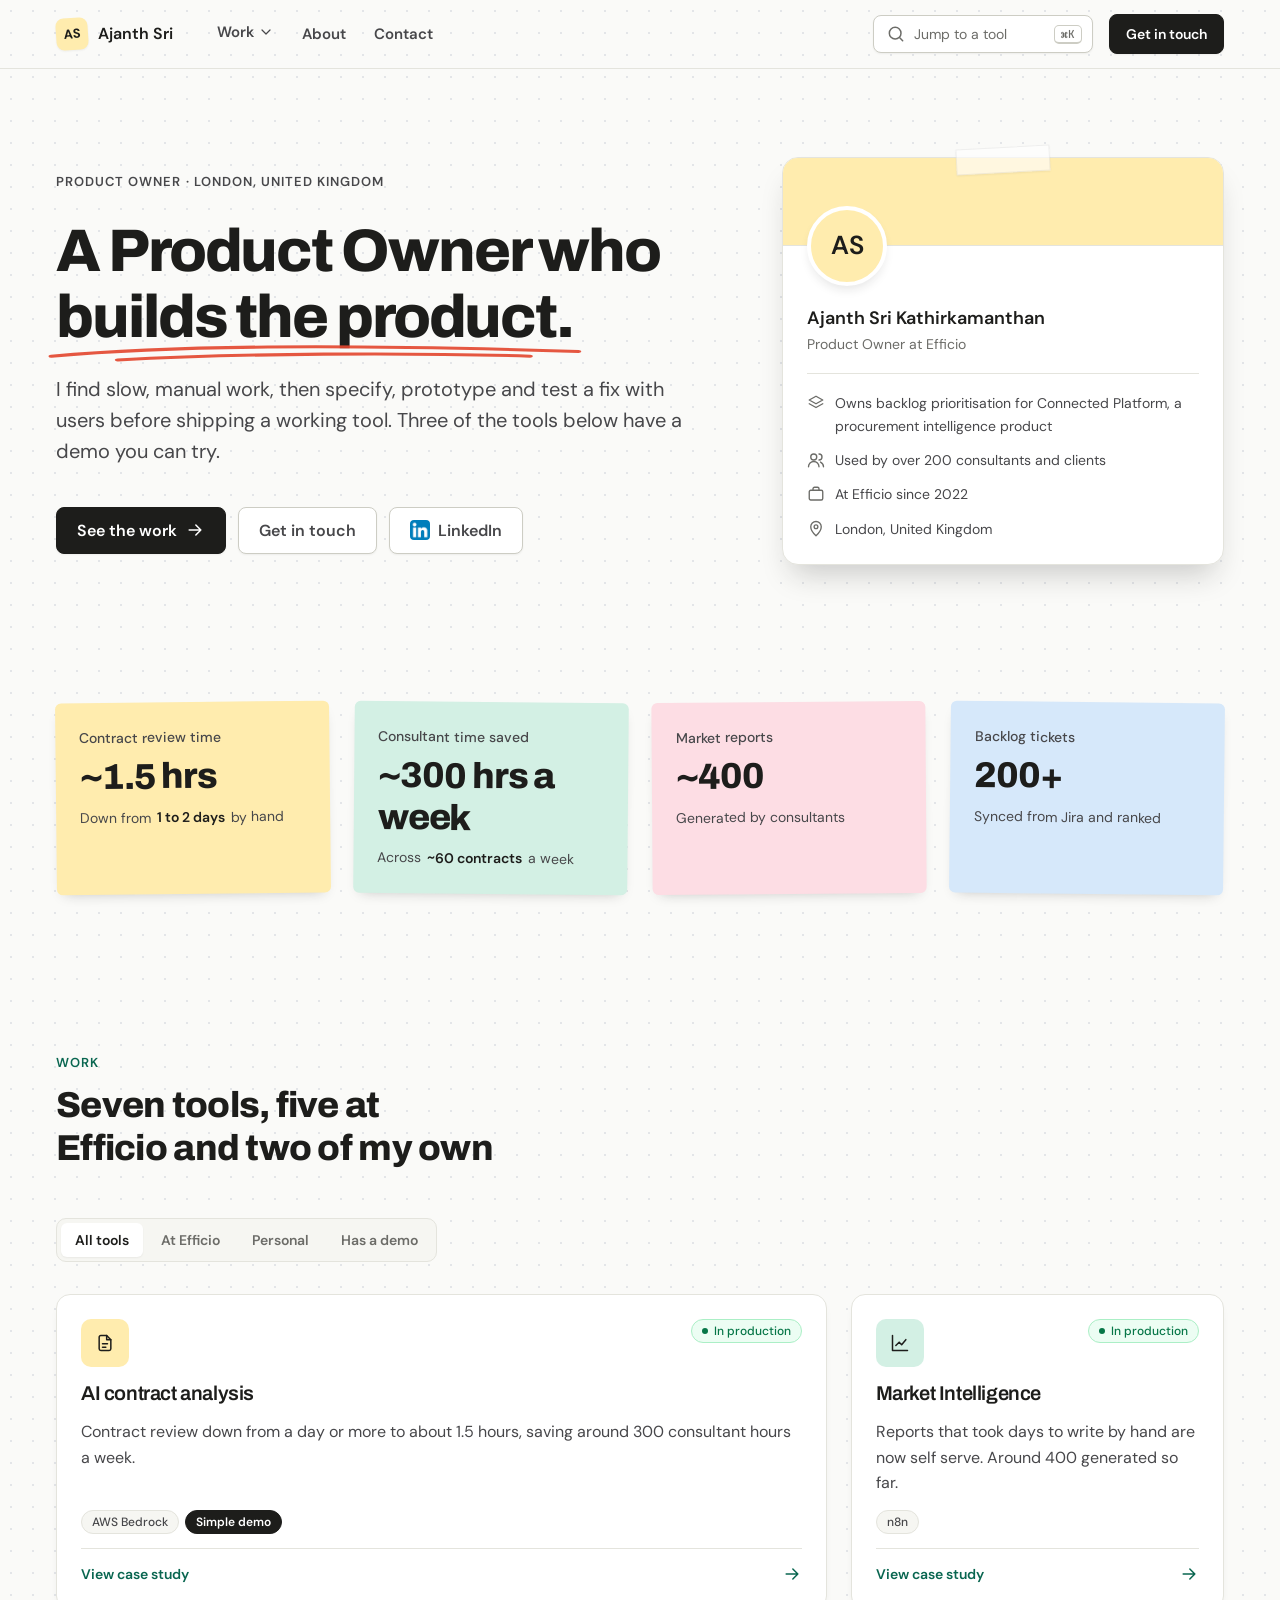
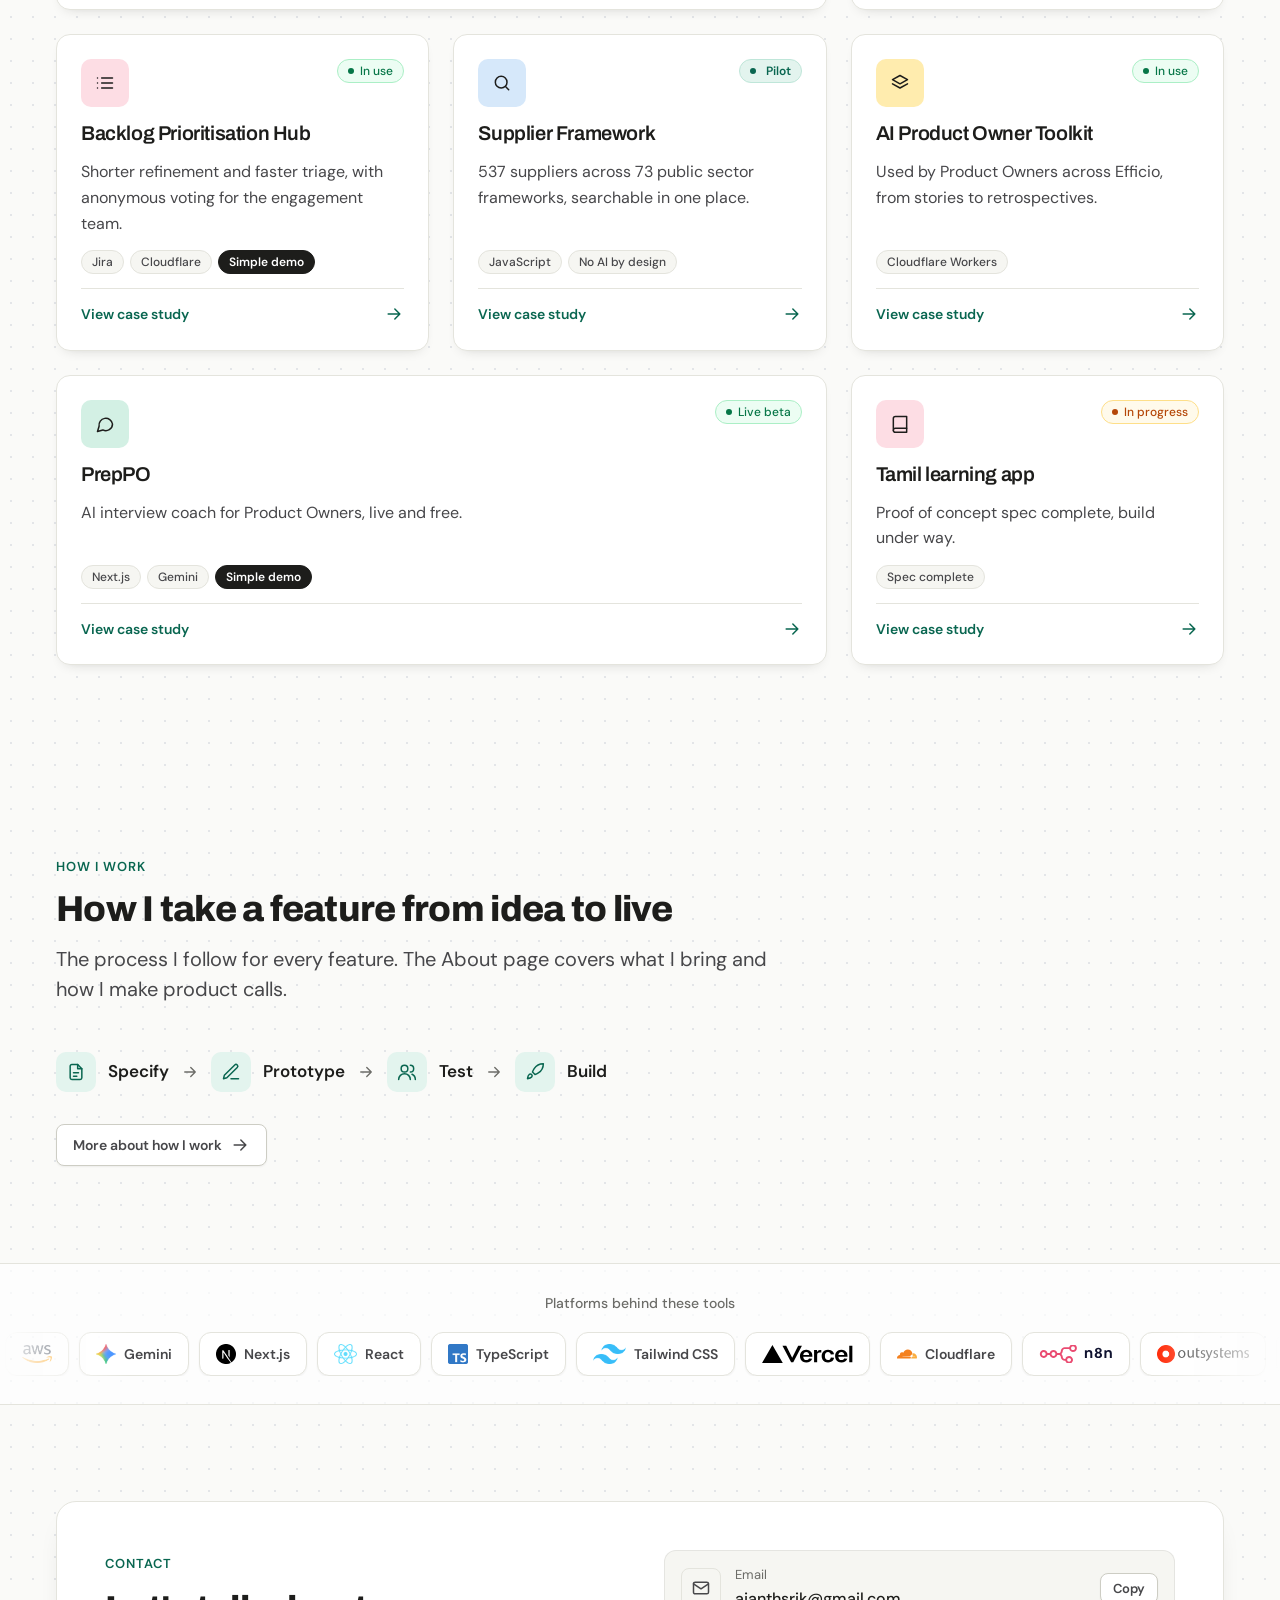
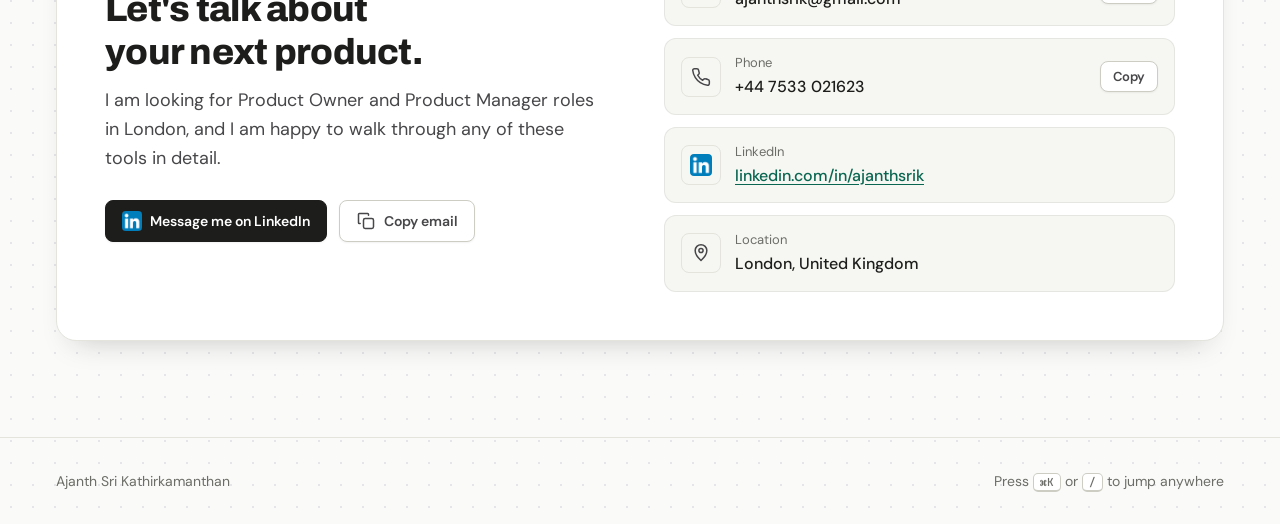
==== index.html @ 5c3a2285 "Restore single scrolling logo line; plain section labels without red handwriting Co-Authored-By: Cla" ====
<!doctype html>
<html lang="en-GB">
<head>
<meta charset="utf-8">
<meta name="viewport" content="width=device-width, initial-scale=1, viewport-fit=cover">
<title>Ajanth Sri Kathirkamanthan | Product Owner</title>
<meta name="description" content="Product Owner in London who builds the product. Seven tools, how they work and what they changed.">
<meta property="og:title" content="Ajanth Sri Kathirkamanthan | Product Owner">
<meta property="og:description" content="Product Owner in London who builds the product. Seven tools, how they work and what they changed.">
<meta property="og:type" content="website">
<meta name="robots" content="noindex, nofollow">
<meta name="theme-color" content="#FAFAF8">
<link rel="icon" href="data:image/svg+xml,%3Csvg xmlns='http://www.w3.org/2000/svg' viewBox='0 0 32 32'%3E%3Crect width='32' height='32' rx='8' fill='%23FFE27A'/%3E%3Ctext x='16' y='21' font-family='Arial,sans-serif' font-size='13' font-weight='700' fill='%231D1D1B' text-anchor='middle'%3EAS%3C/text%3E%3C/svg%3E">
<link rel="preconnect" href="https://fonts.googleapis.com">
<link rel="preconnect" href="https://fonts.gstatic.com" crossorigin>
<link rel="stylesheet" href="https://fonts.googleapis.com/css2?family=Archivo:wght@600;700;800;900&family=DM+Sans:wght@400;500;600;700&family=JetBrains+Mono:wght@400;500&display=swap">
<link rel="stylesheet" href="assets/site.css">
</head>
<body data-root="">
<svg width="0" height="0" style="position:absolute" aria-hidden="true">
  <symbol id="i-search" viewBox="0 0 24 24"><circle cx="11" cy="11" r="7"/><path d="m20 20-3.5-3.5"/></symbol>
  <symbol id="i-moon" viewBox="0 0 24 24"><path d="M21 12.8A9 9 0 1 1 11.2 3a7 7 0 0 0 9.8 9.8Z"/></symbol>
  <symbol id="i-arrow" viewBox="0 0 24 24"><path d="M5 12h14M13 6l6 6-6 6"/></symbol>
  <symbol id="i-file" viewBox="0 0 24 24"><path d="M14 3H7a2 2 0 0 0-2 2v14a2 2 0 0 0 2 2h10a2 2 0 0 0 2-2V8Z"/><path d="M14 3v5h5M9 13h6M9 17h4"/></symbol>
  <symbol id="i-pen" viewBox="0 0 24 24"><path d="M12 20h9"/><path d="M16.5 3.5a2.1 2.1 0 0 1 3 3L7 19l-4 1 1-4Z"/></symbol>
  <symbol id="i-layers" viewBox="0 0 24 24"><path d="m12 3 9 5-9 5-9-5Z"/><path d="m3 13 9 5 9-5"/></symbol>
  <symbol id="i-users" viewBox="0 0 24 24"><circle cx="9" cy="8" r="4"/><path d="M2 21a7 7 0 0 1 14 0M16 4a4 4 0 0 1 0 8M22 21a7 7 0 0 0-4-6.3"/></symbol>
  <symbol id="i-rocket" viewBox="0 0 24 24"><path d="M5 15c-1.5 1.3-2 5-2 5s3.7-.5 5-2c.7-.8.7-2.2-.1-3s-2.1-.8-2.9 0Z"/><path d="M12 15 9 12a22 22 0 0 1 2-4 13 13 0 0 1 11-6c0 3-1 8-6 11a22 22 0 0 1-4 2Z"/></symbol>
  <symbol id="i-pin" viewBox="0 0 24 24"><path d="M12 21s-7-6.3-7-12a7 7 0 0 1 14 0c0 5.7-7 12-7 12Z"/><circle cx="12" cy="9" r="2.5"/></symbol>
  <symbol id="i-brief" viewBox="0 0 24 24"><rect x="3" y="7" width="18" height="13" rx="2"/><path d="M8 7V5a2 2 0 0 1 2-2h4a2 2 0 0 1 2 2v2"/></symbol>
  <symbol id="i-star" viewBox="0 0 24 24"><path d="m12 3 2.7 5.6 6.2.9-4.5 4.4 1 6.1L12 17l-5.5 3 1-6.1L3 9.5l6.2-.9Z"/></symbol>
  <symbol id="i-mail" viewBox="0 0 24 24"><rect x="3" y="5" width="18" height="14" rx="2"/><path d="m3 7 9 6 9-6"/></symbol>
  <symbol id="i-phone" viewBox="0 0 24 24"><path d="M22 16.9v3a2 2 0 0 1-2.2 2 19.8 19.8 0 0 1-8.6-3.1 19.5 19.5 0 0 1-6-6A19.8 19.8 0 0 1 2.1 4.2 2 2 0 0 1 4.1 2h3a2 2 0 0 1 2 1.7c.1 1 .4 1.9.7 2.8a2 2 0 0 1-.5 2.1L8 9.9a16 16 0 0 0 6 6l1.3-1.3a2 2 0 0 1 2.1-.4c.9.3 1.8.6 2.8.7a2 2 0 0 1 1.7 2Z"/></symbol>
  <symbol id="i-link" viewBox="0 0 24 24"><path d="M10 13a5 5 0 0 0 7.5.5l3-3a5 5 0 0 0-7-7l-1.7 1.7"/><path d="M14 11a5 5 0 0 0-7.5-.5l-3 3a5 5 0 0 0 7 7l1.7-1.7"/></symbol>
  <symbol id="i-copy" viewBox="0 0 24 24"><rect x="9" y="9" width="12" height="12" rx="2"/><path d="M5 15H4a1 1 0 0 1-1-1V4a1 1 0 0 1 1-1h10a1 1 0 0 1 1 1v1"/></symbol>
  <symbol id="i-check" viewBox="0 0 24 24"><path d="M20 6 9 17l-5-5"/></symbol>
  <symbol id="i-chat" viewBox="0 0 24 24"><path d="M21 12a8 8 0 0 1-11.6 7.1L3 21l1.9-6.4A8 8 0 1 1 21 12Z"/></symbol>
  <symbol id="i-chart" viewBox="0 0 24 24"><path d="M3 3v18h18"/><path d="M7 15l4-4 3 3 5-6"/></symbol>
  <symbol id="i-list" viewBox="0 0 24 24"><path d="M8 6h13M8 12h13M8 18h13M3 6h.01M3 12h.01M3 18h.01"/></symbol>
  <symbol id="i-book" viewBox="0 0 24 24"><path d="M4 19.5A2.5 2.5 0 0 1 6.5 17H20V3H6.5A2.5 2.5 0 0 0 4 5.5Z"/><path d="M4 19.5A2.5 2.5 0 0 0 6.5 22H20v-5"/></symbol>
  <symbol id="i-play" viewBox="0 0 24 24"><path d="m6 4 14 8-14 8Z"/></symbol>
  <symbol id="i-info" viewBox="0 0 24 24"><circle cx="12" cy="12" r="9"/><path d="M12 16v-4M12 8h.01"/></symbol>
  <symbol id="i-up" viewBox="0 0 24 24"><path d="M12 19V5M6 11l6-6 6 6"/></symbol>
  <symbol id="i-profile" viewBox="0 0 24 24"><rect x="3" y="3" width="18" height="18" rx="4"/><circle cx="12" cy="10" r="3"/><path d="M7 18a5 5 0 0 1 10 0"/></symbol>
  <symbol id="i-reset" viewBox="0 0 24 24"><path d="M3 12a9 9 0 1 0 3-6.7L3 8"/><path d="M3 3v5h5"/></symbol>
</svg>
<svg width="0" height="0" style="position:absolute" aria-hidden="true">
  <symbol id="i-chev" viewBox="0 0 24 24"><path d="m6 9 6 6 6-6"/></symbol>
  <symbol id="i-menu" viewBox="0 0 24 24"><path d="M4 6h16M4 12h16M4 18h16"/></symbol>
  <symbol id="i-close" viewBox="0 0 24 24"><path d="M6 6l12 12M18 6 6 18"/></symbol>
</svg>
<div class="scrollbar" aria-hidden="true"><div id="scrollFill"></div></div>
<header class="topbar">
  <div class="container">
    <a class="brand" href="index.html"><span class="logo">AS</span><span>Ajanth Sri</span></a>
    <nav class="nav" aria-label="Main">
      <div class="dd" id="workDd">
        <button class="dd-btn" type="button" aria-expanded="false" aria-controls="workMenu">Work<svg class="i"><use href="#i-chev"/></svg></button>
        <div class="dd-menu" id="workMenu" hidden>
          <div class="dd-col"><p class="dd-h">At Efficio</p><a class="dd-item" href="work/contract-analysis.html"><span class="icon-tile"><svg class="i"><use href="#i-file"/></svg></span><span><b>AI contract analysis</b><small>Contract review down from a day or more to about 1.5 hours, saving around 300 consultant hours a week.</small></span></a>
<a class="dd-item" href="work/market-intelligence.html"><span class="icon-tile"><svg class="i"><use href="#i-chart"/></svg></span><span><b>Market Intelligence</b><small>Reports that took days to write by hand are now self serve. Around 400 generated so far.</small></span></a>
<a class="dd-item" href="work/backlog-hub.html"><span class="icon-tile"><svg class="i"><use href="#i-list"/></svg></span><span><b>Backlog Prioritisation Hub</b><small>Shorter refinement and faster triage, with anonymous voting for the engagement team.</small></span></a>
<a class="dd-item" href="work/supplier-framework.html"><span class="icon-tile"><svg class="i"><use href="#i-search"/></svg></span><span><b>Supplier Framework</b><small>537 suppliers across 73 public sector frameworks, searchable in one place.</small></span></a>
<a class="dd-item" href="work/po-toolkit.html"><span class="icon-tile"><svg class="i"><use href="#i-layers"/></svg></span><span><b>AI Product Owner Toolkit</b><small>Used by Product Owners across Efficio, from stories to retrospectives.</small></span></a></div>
          <div class="dd-col"><p class="dd-h">Personal</p><a class="dd-item" href="work/preppo.html"><span class="icon-tile"><svg class="i"><use href="#i-chat"/></svg></span><span><b>PrepPO</b><small>AI interview coach for Product Owners, live and free.</small></span></a>
<a class="dd-item" href="work/tamil-app.html"><span class="icon-tile"><svg class="i"><use href="#i-book"/></svg></span><span><b>Tamil learning app</b><small>Proof of concept spec complete, build under way.</small></span></a>
            <a class="dd-all" href="#work">See all seven tools<svg class="i"><use href="#i-arrow"/></svg></a>
          </div>
        </div>
      </div>
      <a href="about.html">About</a>
      <a href="#contact">Contact</a>
    </nav>
    <div class="spacer"></div>
    <button class="search" type="button" id="openPalette" aria-label="Search the portfolio"><svg class="i"><use href="#i-search"/></svg><span>Jump to a tool</span><kbd>⌘K</kbd></button>
    <a class="btn primary cv" href="#contact">Get in touch</a>
    <button class="btn icon menu-btn" type="button" id="menuBtn" aria-expanded="false" aria-controls="mobileMenu" aria-label="Open menu"><svg class="i"><use href="#i-menu"/></svg></button>
  </div>
  <div class="mobile-menu" id="mobileMenu" hidden>
    <div class="container">
      <p class="dd-h">Work at Efficio</p>
      <div class="m-grid"><a class="m-tool" href="work/contract-analysis.html"><svg class="i"><use href="#i-file"/></svg>AI contract analysis</a>
<a class="m-tool" href="work/market-intelligence.html"><svg class="i"><use href="#i-chart"/></svg>Market Intelligence</a>
<a class="m-tool" href="work/backlog-hub.html"><svg class="i"><use href="#i-list"/></svg>Backlog Prioritisation Hub</a>
<a class="m-tool" href="work/supplier-framework.html"><svg class="i"><use href="#i-search"/></svg>Supplier Framework</a>
<a class="m-tool" href="work/po-toolkit.html"><svg class="i"><use href="#i-layers"/></svg>AI Product Owner Toolkit</a></div>
      <p class="dd-h">Personal</p>
      <div class="m-grid"><a class="m-tool" href="work/preppo.html"><svg class="i"><use href="#i-chat"/></svg>PrepPO</a>
<a class="m-tool" href="work/tamil-app.html"><svg class="i"><use href="#i-book"/></svg>Tamil learning app</a></div>
      <div class="m-links">
        <a href="#work">All work</a>
        <a href="about.html">About and how I work</a>
        <a href="#contact">Contact</a>
      </div>
      <a class="btn primary m-cta" href="#contact">Get in touch</a>
    </div>
  </div>
</header>
<main id="top">
  <section class="hero">
    <div class="container">
      <div>
        <p class="eyebrow">Product Owner · London, United Kingdom</p>
        <h1>A Product Owner who <span class="grad scribble-wrap">builds the product.<svg class="scribble" viewBox="0 0 300 24" preserveAspectRatio="none" aria-hidden="true"><path d="M3 17 C 70 6, 160 4, 297 12 M 40 21 C 110 14, 200 13, 270 17"/></svg></span></h1>
        <p class="lede">I find slow, manual work, then specify, prototype and test a fix with users before shipping a working tool. Three of the tools below have a demo you can try.</p>
        <div class="actions">
          <a class="btn primary" href="#work">See the work <svg class="i"><use href="#i-arrow"/></svg></a>
          <a class="btn" href="#contact">Get in touch</a>
          <a class="btn" href="https://www.linkedin.com/in/ajanthsrik/"><img class="li" src="[data-uri]" alt="" width="20" height="20">LinkedIn</a>
        </div>
      </div>
      <aside class="profile pinned" aria-label="Profile">
        <div class="cover"></div>
        <div class="body">
          <div class="avatar" aria-label="Photo to come">AS</div>
          <div>
            <p class="name">Ajanth Sri Kathirkamanthan</p>
            <p class="role">Product Owner at Efficio</p>
          </div>
          <div class="facts">
            <div><svg class="i"><use href="#i-layers"/></svg><span>Owns backlog prioritisation for Connected Platform, a procurement intelligence product</span></div>
            <div><svg class="i"><use href="#i-users"/></svg><span>Used by over 200 consultants and clients</span></div>
            <div><svg class="i"><use href="#i-brief"/></svg><span>At Efficio since 2022</span></div>
            <div><svg class="i"><use href="#i-pin"/></svg><span>London, United Kingdom</span></div>
          </div>
        </div>
      </aside>
    </div>
  </section>

  <div class="container">
    <div class="metrics">
      <div class="metric"><p>Contract review time</p><p class="num">~1.5 hrs</p><p class="sub">Down from <b>1 to 2 days</b> by hand</p></div>
      <div class="metric"><p>Consultant time saved</p><p class="num">~300 hrs a week</p><p class="sub">Across <b>~60 contracts</b> a week</p></div>
      <div class="metric"><p>Market reports</p><p class="num">~400</p><p class="sub">Generated by consultants</p></div>
      <div class="metric"><p>Backlog tickets</p><p class="num">200+</p><p class="sub">Synced from Jira and ranked</p></div>
    </div>
  </div>

  <section class="section" id="work">
    <div class="container">
      <div class="head">
        <p class="eyebrow">Work</p>
        <h2>Seven tools, five at Efficio and two of my own</h2>
      </div>
      <div class="filters" role="group" aria-label="Filter tools">
        <button type="button" aria-pressed="true" data-filter="all">All tools</button>
        <button type="button" aria-pressed="false" data-filter="efficio">At Efficio</button>
        <button type="button" aria-pressed="false" data-filter="personal">Personal</button>
        <button type="button" aria-pressed="false" data-filter="demo">Has a demo</button>
      </div>
      <div class="grid" id="tiles">
        <a class="tile wide" href="work/contract-analysis.html" data-href="work/contract-analysis.html" data-group="efficio demo"><div class="top"><span class="icon-tile"><svg class="i"><use href="#i-file"/></svg></span><span class="badge ok"><span class="dot"></span>In production</span></div><h3>AI contract analysis</h3><p class="result">Contract review down from a day or more to about 1.5 hours, saving around 300 consultant hours a week.</p><div class="tags"><span class="badge">AWS Bedrock</span><span class="badge brand">Simple demo</span></div><div class="foot">View case study <svg class="i"><use href="#i-arrow"/></svg></div></a>
        <a class="tile" href="work/market-intelligence.html" data-href="work/market-intelligence.html" data-group="efficio"><div class="top"><span class="icon-tile"><svg class="i"><use href="#i-chart"/></svg></span><span class="badge ok"><span class="dot"></span>In production</span></div><h3>Market Intelligence</h3><p class="result">Reports that took days to write by hand are now self serve. Around 400 generated so far.</p><div class="tags"><span class="badge">n8n</span></div><div class="foot">View case study <svg class="i"><use href="#i-arrow"/></svg></div></a>
        <a class="tile" href="work/backlog-hub.html" data-href="work/backlog-hub.html" data-group="efficio demo"><div class="top"><span class="icon-tile"><svg class="i"><use href="#i-list"/></svg></span><span class="badge ok"><span class="dot"></span>In use</span></div><h3>Backlog Prioritisation Hub</h3><p class="result">Shorter refinement and faster triage, with anonymous voting for the engagement team.</p><div class="tags"><span class="badge">Jira</span><span class="badge">Cloudflare</span><span class="badge brand">Simple demo</span></div><div class="foot">View case study <svg class="i"><use href="#i-arrow"/></svg></div></a>
        <a class="tile" href="work/supplier-framework.html" data-href="work/supplier-framework.html" data-group="efficio"><div class="top"><span class="icon-tile"><svg class="i"><use href="#i-search"/></svg></span><span class="badge brand"><span class="dot"></span>Pilot</span></div><h3>Supplier Framework</h3><p class="result">537 suppliers across 73 public sector frameworks, searchable in one place.</p><div class="tags"><span class="badge">JavaScript</span><span class="badge">No AI by design</span></div><div class="foot">View case study <svg class="i"><use href="#i-arrow"/></svg></div></a>
        <a class="tile" href="work/po-toolkit.html" data-href="work/po-toolkit.html" data-group="efficio"><div class="top"><span class="icon-tile"><svg class="i"><use href="#i-layers"/></svg></span><span class="badge ok"><span class="dot"></span>In use</span></div><h3>AI Product Owner Toolkit</h3><p class="result">Used by Product Owners across Efficio, from stories to retrospectives.</p><div class="tags"><span class="badge">Cloudflare Workers</span></div><div class="foot">View case study <svg class="i"><use href="#i-arrow"/></svg></div></a>
        <a class="tile wide" href="work/preppo.html" data-href="work/preppo.html" data-group="personal demo"><div class="top"><span class="icon-tile"><svg class="i"><use href="#i-chat"/></svg></span><span class="badge ok"><span class="dot"></span>Live beta</span></div><h3>PrepPO</h3><p class="result">AI interview coach for Product Owners, live and free.</p><div class="tags"><span class="badge">Next.js</span><span class="badge">Gemini</span><span class="badge brand">Simple demo</span></div><div class="foot">View case study <svg class="i"><use href="#i-arrow"/></svg></div></a>
        <a class="tile" href="work/tamil-app.html" data-href="work/tamil-app.html" data-group="personal"><div class="top"><span class="icon-tile"><svg class="i"><use href="#i-book"/></svg></span><span class="badge warn"><span class="dot"></span>In progress</span></div><h3>Tamil learning app</h3><p class="result">Proof of concept spec complete, build under way.</p><div class="tags"><span class="badge">Spec complete</span></div><div class="foot">View case study <svg class="i"><use href="#i-arrow"/></svg></div></a>
      </div>
    </div>
  </section>

  <section class="section alt" id="approach">
    <div class="container">
      <div class="head">
        <p class="eyebrow">How I work</p>
        <h2>How I take a feature from idea to live</h2>
        <p class="sub">The process I follow for every feature. The About page covers what I bring and how I make product calls.</p>
      </div>
      <ol class="flowrow">
        <li><span class="icon-tile"><svg class="i"><use href="#i-file"/></svg></span>Specify</li><li class="arrow" aria-hidden="true"><svg class="i"><use href="#i-arrow"/></svg></li><li><span class="icon-tile"><svg class="i"><use href="#i-pen"/></svg></span>Prototype</li><li class="arrow" aria-hidden="true"><svg class="i"><use href="#i-arrow"/></svg></li><li><span class="icon-tile"><svg class="i"><use href="#i-users"/></svg></span>Test</li><li class="arrow" aria-hidden="true"><svg class="i"><use href="#i-arrow"/></svg></li><li><span class="icon-tile"><svg class="i"><use href="#i-rocket"/></svg></span>Build</li>
      </ol>
      <a class="btn" href="about.html">More about how I work <svg class="i"><use href="#i-arrow"/></svg></a>
    </div>
  </section>

  <section class="stackband" aria-label="Tools and platforms I build with">
    <div class="container"><p class="lbl">Platforms behind these tools</p></div>
    <div class="marquee"><div class="track"><ul><li class="mark"><img src="[data-uri]" alt="AWS" height="24"></li><li class="named"><img src="[data-uri]" alt="Gemini" height="24"><span>Gemini</span></li><li class="named"><img src="[data-uri]" alt="Next.js" height="24"><span>Next.js</span></li><li class="named"><img src="[data-uri]" alt="React" height="24"><span>React</span></li><li class="named"><img src="[data-uri]" alt="TypeScript" height="24"><span>TypeScript</span></li><li class="named"><img src="[data-uri]" alt="Tailwind CSS" height="24"><span>Tailwind CSS</span></li><li class="mark"><img src="[data-uri]" alt="Vercel" height="24"></li><li class="named"><img src="[data-uri]" alt="Cloudflare" height="24"><span>Cloudflare</span></li><li class="mark"><img src="[data-uri]" alt="n8n" height="24"></li><li class="mark"><img src="[data-uri]" alt="OutSystems" height="24"></li><li class="mark"><img src="[data-uri]" alt="Jira" height="24"></li><li class="named"><img src="[data-uri]" alt="Figma" height="24"><span>Figma</span></li><li class="mark"><img src="[data-uri]" alt="Lovable" height="24"></li><li class="named"><img src="[data-uri]" alt="Python" height="24"><span>Python</span></li></ul><ul aria-hidden="true"><li class="mark"><img src="[data-uri]" alt="" data-a="AWS" height="24"></li><li class="named"><img src="[data-uri]" alt="" data-a="Gemini" height="24"><span>Gemini</span></li><li class="named"><img src="[data-uri]" alt="" data-a="Next.js" height="24"><span>Next.js</span></li><li class="named"><img src="[data-uri]" alt="" data-a="React" height="24"><span>React</span></li><li class="named"><img src="[data-uri]" alt="" data-a="TypeScript" height="24"><span>TypeScript</span></li><li class="named"><img src="[data-uri]" alt="" data-a="Tailwind CSS" height="24"><span>Tailwind CSS</span></li><li class="mark"><img src="[data-uri]" alt="" data-a="Vercel" height="24"></li><li class="named"><img src="[data-uri]" alt="" data-a="Cloudflare" height="24"><span>Cloudflare</span></li><li class="mark"><img src="[data-uri]" alt="" data-a="n8n" height="24"></li><li class="mark"><img src="[data-uri]" alt="" data-a="OutSystems" height="24"></li><li class="mark"><img src="[data-uri]" alt="" data-a="Jira" height="24"></li><li class="named"><img src="[data-uri]" alt="" data-a="Figma" height="24"><span>Figma</span></li><li class="mark"><img src="[data-uri]" alt="" data-a="Lovable" height="24"></li><li class="named"><img src="[data-uri]" alt="" data-a="Python" height="24"><span>Python</span></li></ul></div></div>
  </section>

  <section class="section" id="contact">
    <div class="container">
      <div class="contact-card pinned">
        <div>
          <p class="eyebrow">Contact</p>
          <h2 style="margin-top:12px">Let's talk about your next product.</h2>
          <p class="sub">I am looking for Product Owner and Product Manager roles in London, and I am happy to walk through any of these tools in detail.</p>
          <div class="actions">
            <a class="btn primary" href="https://www.linkedin.com/in/ajanthsrik/"><img class="li" src="[data-uri]" alt="" width="20" height="20">Message me on LinkedIn</a>
            <button class="btn" type="button" data-copy="email"><svg class="i"><use href="#i-copy"/></svg>Copy email</button>
          </div>
        </div>
        <div class="contact-list">
          <div class="citem"><span class="ic"><svg class="i"><use href="#i-mail"/></svg></span><div><p class="k">Email</p><p class="v" id="email">ajanthsrik@gmail.com</p></div><button class="btn sm" type="button" data-copy="email">Copy</button></div>
          <div class="citem"><span class="ic"><svg class="i"><use href="#i-phone"/></svg></span><div><p class="k">Phone</p><p class="v" id="phone">+44 7533 021623</p></div><button class="btn sm" type="button" data-copy="phone">Copy</button></div>
          <div class="citem"><span class="ic"><img class="li" src="[data-uri]" alt="" width="22" height="22"></span><div><p class="k">LinkedIn</p><p class="v"><a href="https://www.linkedin.com/in/ajanthsrik/">linkedin.com/in/ajanthsrik</a></p></div><span></span></div>
          <div class="citem"><span class="ic"><svg class="i"><use href="#i-pin"/></svg></span><div><p class="k">Location</p><p class="v">London, United Kingdom</p></div><span></span></div>
        </div>
      </div>
    </div>
  </section>
</main>
<footer><div class="container"><span>Ajanth Sri Kathirkamanthan</span><span>Press <kbd>⌘K</kbd> or <kbd>/</kbd> to jump anywhere</span></div></footer>

<div class="overlay" id="overlay" hidden>
  <div class="palette" role="dialog" aria-modal="true" aria-label="Jump to">
    <div class="in"><svg class="i"><use href="#i-search"/></svg><input id="pq" type="text" placeholder="Search tools, sections and actions" autocomplete="off" aria-label="Search"><kbd>Esc</kbd></div>
    <ul id="plist" role="listbox"></ul>
    <div class="foot"><span><kbd>↑</kbd> <kbd>↓</kbd> to move</span><span><kbd>Enter</kbd> to open</span></div>
  </div>
</div>
<button class="totop" id="toTop" type="button" aria-label="Back to top" hidden><svg class="i"><use href="#i-up"/></svg></button>
<div class="toast" id="toast" hidden><svg class="i" style="width:18px;height:18px"><use href="#i-check"/></svg><span id="toastMsg">Copied</span></div>

<script src="assets/site.js"></script>
</body>
</html>
---- assets/site.css ----
/* Layout: Untitled UI inspired. Sticky bar with command palette; hero over a faded grid with profile card; metric cards; approach steps; filterable work grid; case studies as tabbed cards with live sample demos; contact card; toast. */
:root {
  --bg: #FFFFFF;
  --bg-2: #F9FAFB;
  --bg-3: #F2F4F7;
  --line: #EAECF0;
  --line-2: #D0D5DD;
  --fg: #101828;
  --fg-2: #475467;
  --fg-3: #667085;
  --brand: #0B7A5F;
  --brand-strong: #096650;
  --brand-soft: #F9F5FF;
  --brand-ring: #E9D7FE;
  --ok: #067647; --ok-bg: #ECFDF3; --ok-line: #ABEFC6;
  --warn: #B54708; --warn-bg: #FFFAEB; --warn-line: #FEDF89;
  --bad: #B42318; --bad-bg: #FEF3F2; --bad-line: #FECDCA;
  --shadow-xs: 0 1px 2px rgba(16,24,40,.05);
  --shadow-md: 0 4px 8px -2px rgba(16,24,40,.10), 0 2px 4px -2px rgba(16,24,40,.06);
  --shadow-xl: 0 20px 24px -4px rgba(16,24,40,.08), 0 8px 8px -4px rgba(16,24,40,.03);
  --sans: "Inter", "Segoe UI", system-ui, -apple-system, sans-serif;
  --mono: "JetBrains Mono", ui-monospace, Menlo, monospace;
}



* { box-sizing: border-box; }
[hidden] { display: none !important; }
html { scroll-padding-top: 84px; }
body { margin: 0; background: var(--bg); color: var(--fg); font-family: var(--sans); font-size: 16px; line-height: 1.6; -webkit-font-smoothing: antialiased; }
.container { max-width: 1216px; margin: 0 auto; padding-inline: 24px; }
h1, h2, h3, h4 { margin: 0; line-height: 1.2; letter-spacing: -0.02em; text-wrap: balance; font-weight: 600; }
p, ul, ol, dl { margin: 0; }
a { color: var(--brand-strong); text-underline-offset: 3px; }
button { font-family: inherit; }
:focus-visible { outline: none; box-shadow: 0 0 0 4px var(--brand-ring); border-radius: 8px; }
svg.i { width: 20px; height: 20px; flex: none; stroke: currentColor; fill: none; stroke-width: 1.8; stroke-linecap: round; stroke-linejoin: round; }

/* Buttons and badges */
.btn { display: inline-flex; align-items: center; justify-content: center; gap: 8px; font: 600 14px var(--sans); padding: 10px 16px; border-radius: 8px; border: 1px solid var(--line-2); background: var(--bg); color: var(--fg-2); box-shadow: var(--shadow-xs); text-decoration: none; cursor: pointer; white-space: nowrap; transition: background .15s, border-color .15s; }
.btn:hover { background: var(--bg-2); color: var(--fg); }
.btn.primary { background: var(--brand); border-color: var(--brand); color: #fff; }
.btn.primary:hover { background: var(--brand-strong); border-color: var(--brand-strong); }
.btn.sm { padding: 6px 12px; font-size: 13px; }
.btn.icon { padding: 9px; }
.btn[disabled] { opacity: .55; cursor: default; }
.badge { display: inline-flex; align-items: center; gap: 6px; font-size: 12px; font-weight: 500; padding: 2px 10px; border-radius: 999px; border: 1px solid var(--line); background: var(--bg-2); color: var(--fg-2); white-space: nowrap; line-height: 1.5; }
.badge .dot { width: 6px; height: 6px; border-radius: 50%; background: currentColor; }
.badge.ok { background: var(--ok-bg); border-color: var(--ok-line); color: var(--ok); }
.badge.warn { background: var(--warn-bg); border-color: var(--warn-line); color: var(--warn); }
.badge.bad { background: var(--bad-bg); border-color: var(--bad-line); color: var(--bad); }
.badge.brand { background: var(--brand-soft); border-color: var(--brand-ring); color: var(--brand-strong); }
.eyebrow { font-size: 14px; font-weight: 600; color: var(--brand-strong); }
kbd { font: 500 11px var(--mono); padding: 1px 6px; border: 1px solid var(--line-2); border-bottom-width: 2px; border-radius: 5px; color: var(--fg-3); background: var(--bg); }
.icon-tile { width: 48px; height: 48px; border-radius: 10px; display: grid; place-items: center; background: var(--brand-soft); color: var(--brand-strong); box-shadow: 0 0 0 6px color-mix(in srgb, var(--brand-soft) 50%, transparent); flex: none; }

/* Topbar */
.topbar { position: sticky; top: env(safe-area-inset-top, 0px); z-index: 20; background: color-mix(in srgb, var(--bg) 85%, transparent); backdrop-filter: saturate(180%) blur(12px); border-bottom: 1px solid var(--line); }
.topbar .container { display: flex; align-items: center; gap: 16px; height: 68px; }
.brand { display: flex; align-items: center; gap: 10px; font-weight: 600; color: var(--fg); text-decoration: none; white-space: nowrap; }
.logo { width: 32px; height: 32px; border-radius: 8px; background: var(--brand); color: #fff; display: grid; place-items: center; font-size: 13px; font-weight: 700; letter-spacing: 0; }
.nav { display: flex; gap: 4px; margin-left: 16px; }
.nav a { color: var(--fg-2); text-decoration: none; font-weight: 600; font-size: 15px; padding: 8px 12px; border-radius: 6px; }
.nav a:hover { background: var(--bg-2); color: var(--fg); }
.spacer { flex: 1; }
.search { display: flex; align-items: center; gap: 8px; min-width: 220px; padding: 8px 10px 8px 12px; border: 1px solid var(--line-2); border-radius: 8px; background: var(--bg); color: var(--fg-3); font-size: 14px; cursor: pointer; box-shadow: var(--shadow-xs); }
.search span { flex: 1; text-align: left; }

/* Hero */
.hero { position: relative; overflow: hidden; border-bottom: 1px solid var(--line); }
.hero::before { content: ""; position: absolute; inset: 0; background-image: linear-gradient(var(--line) 1px, transparent 1px), linear-gradient(90deg, var(--line) 1px, transparent 1px); background-size: 48px 48px; -webkit-mask-image: radial-gradient(ellipse 70% 60% at 30% 20%, #000 20%, transparent 75%); mask-image: radial-gradient(ellipse 70% 60% at 30% 20%, #000 20%, transparent 75%); pointer-events: none; }
.hero .container { position: relative; padding-block: 88px 72px; display: grid; grid-template-columns: minmax(0,1.5fr) minmax(0,1fr); gap: 64px; align-items: center; }
.pill { display: inline-flex; align-items: center; gap: 8px; padding: 4px 10px 4px 4px; border-radius: 999px; border: 1px solid var(--line-2); background: var(--bg); font-size: 14px; font-weight: 500; color: var(--fg-2); box-shadow: var(--shadow-xs); }
.pill .badge { padding: 0 8px; }
.pulse { position: relative; }
.pulse::after { content: ""; position: absolute; inset: -3px; border-radius: 50%; border: 2px solid currentColor; opacity: 0; animation: ping 2s infinite; }
@keyframes ping { 0% { transform: scale(.6); opacity: .6; } 100% { transform: scale(1.8); opacity: 0; } }
.hero h1 { font-size: clamp(40px, 5.6vw, 60px); letter-spacing: -0.035em; line-height: 1.1; margin-top: 24px; }
.hero h1 .grad { color: var(--brand); }
.hero .lede { font-size: 20px; color: var(--fg-2); max-width: 32em; margin-top: 24px; line-height: 1.55; }
.hero .actions { display: flex; flex-wrap: wrap; gap: 12px; margin-top: 40px; }
.hero .actions .btn { padding: 12px 20px; font-size: 16px; }

.profile { background: var(--bg); border: 1px solid var(--line); border-radius: 16px; box-shadow: var(--shadow-xl); overflow: hidden; }
.profile .cover { height: 88px; background: linear-gradient(135deg, var(--brand-soft), var(--bg-3)); border-bottom: 1px solid var(--line); }
.profile .body { padding: 0 24px 24px; display: flex; flex-direction: column; gap: 18px; }
.avatar { width: 80px; height: 80px; border-radius: 50%; border: 4px solid var(--bg); box-shadow: var(--shadow-md); background: var(--brand-soft); color: var(--brand-strong); display: grid; place-items: center; font-size: 26px; font-weight: 600; margin-top: -40px; }
.profile .name { font-size: 18px; font-weight: 600; }
.profile .role { color: var(--fg-3); font-size: 14px; }
.facts { display: flex; flex-direction: column; gap: 12px; padding-top: 18px; border-top: 1px solid var(--line); font-size: 14px; }
.facts div { display: flex; gap: 10px; color: var(--fg-2); }
.facts svg { color: var(--fg-3); width: 18px; height: 18px; margin-top: 2px; }

/* Metrics */
.metrics { display: grid; grid-template-columns: repeat(4, minmax(0,1fr)); gap: 24px; padding-block: 64px; }
.metric { border: 1px solid var(--line); border-radius: 12px; padding: 24px; box-shadow: var(--shadow-xs); display: flex; flex-direction: column; gap: 8px; background: var(--bg); }
.metric p:first-child { font-size: 14px; font-weight: 500; color: var(--fg-3); }
.metric .num { font-size: clamp(28px, 3vw, 36px); font-weight: 600; letter-spacing: -0.03em; line-height: 1.15; font-variant-numeric: tabular-nums; }
.metric .sub { display: flex; align-items: center; gap: 6px; font-size: 14px; color: var(--fg-2); }
.metric .sub b { color: var(--fg); font-weight: 600; }

/* Sections */
.section { padding-block: 96px; }
.section.alt { background: var(--bg-2); border-block: 1px solid var(--line); }
.head { display: flex; flex-direction: column; gap: 12px; max-width: 46em; margin-bottom: 48px; }
.head h2 { font-size: clamp(30px, 3.6vw, 36px); letter-spacing: -0.02em; }
.head p.sub { font-size: 20px; color: var(--fg-2); line-height: 1.5; }

.steps { display: grid; grid-template-columns: repeat(4, minmax(0,1fr)); gap: 32px; list-style: none; padding: 0; }
.steps li { display: flex; flex-direction: column; gap: 16px; }
.steps h3 { font-size: 20px; }
.steps p { color: var(--fg-2); }
.steps .k { font: 500 12px var(--mono); color: var(--fg-3); }

/* Work grid */
.filters { display: inline-flex; padding: 4px; gap: 4px; background: var(--bg-2); border: 1px solid var(--line); border-radius: 10px; margin-bottom: 32px; }
.filters button { font: 600 14px var(--sans); color: var(--fg-3); background: transparent; border: 0; padding: 8px 14px; border-radius: 6px; cursor: pointer; }
.filters button[aria-pressed="true"] { background: var(--bg); color: var(--fg); box-shadow: var(--shadow-xs); }
.grid { display: grid; grid-template-columns: repeat(3, minmax(0,1fr)); gap: 24px; }
.tile { position: relative; display: flex; flex-direction: column; gap: 14px; padding: 24px; border: 1px solid var(--line); border-radius: 16px; background: var(--bg); text-decoration: none; color: var(--fg); box-shadow: var(--shadow-xs); transition: box-shadow .2s, transform .2s, border-color .2s; }
.tile:hover { box-shadow: var(--shadow-xl); transform: translateY(-3px); border-color: var(--line-2); }
.tile.wide { grid-column: span 2; }
@media (max-width: 1024px) { .tile.wide { grid-column: auto; } }
.tile .top { display: flex; justify-content: space-between; align-items: flex-start; gap: 12px; }
.tile h3 { font-size: 20px; }
.tile .result { color: var(--fg-2); flex: 1; }
.tile .foot { display: flex; justify-content: space-between; align-items: center; gap: 8px; padding-top: 14px; border-top: 1px solid var(--line); font-size: 14px; font-weight: 600; color: var(--brand-strong); }
.tile .foot svg { transition: transform .2s; }
.tile:hover .foot svg { transform: translateX(4px); }
.tile .tags { display: flex; flex-wrap: wrap; gap: 6px; }

/* Case cards */
.cases { display: flex; flex-direction: column; gap: 40px; }
.case { border: 1px solid var(--line); border-radius: 20px; background: var(--bg); box-shadow: var(--shadow-md); overflow: hidden; scroll-margin-top: 84px; }
.case-head { padding: 32px 32px 0; display: grid; grid-template-columns: minmax(0,1fr) auto; gap: 24px; align-items: start; }
.case-head .title { display: flex; gap: 16px; align-items: flex-start; }
.case-head h3 { font-size: 30px; letter-spacing: -0.025em; }
.case-head .summary { color: var(--fg-2); font-size: 17px; max-width: 44em; margin-top: 8px; }
.case-head .badges { display: flex; flex-wrap: wrap; gap: 8px; margin-top: 12px; }
.kpis { display: grid; grid-template-columns: repeat(auto-fit, minmax(180px, 1fr)); gap: 16px; padding: 28px 32px 0; }
.kpi { background: var(--bg-2); border: 1px solid var(--line); border-radius: 12px; padding: 16px 18px; }
.kpi p:first-child { font-size: 13px; font-weight: 500; color: var(--fg-3); }
.kpi .num { font-size: 26px; font-weight: 600; letter-spacing: -0.02em; color: var(--fg); margin-top: 4px; font-variant-numeric: tabular-nums; }
.kpi p:last-child { font-size: 13px; color: var(--fg-2); }
.tabbar { display: flex; gap: 4px; padding: 0 32px; margin-top: 28px; border-bottom: 1px solid var(--line); overflow-x: auto; }
.tabbar button { font: 600 14px var(--sans); color: var(--fg-3); background: none; border: 0; border-bottom: 2px solid transparent; padding: 12px 4px; margin-right: 16px; cursor: pointer; white-space: nowrap; display: inline-flex; align-items: center; gap: 6px; }
.tabbar button:hover { color: var(--fg-2); }
.tabbar button[aria-selected="true"] { color: var(--brand-strong); border-bottom-color: var(--brand); }
.tabbar .new { font-size: 11px; padding: 0 6px; }
.panel { padding: 32px; }
.panel[hidden] { display: none; }
.panel.fade { animation: fade .25s ease; }
@keyframes fade { from { opacity: 0; transform: translateY(4px); } to { opacity: 1; transform: none; } }
.cols { display: grid; grid-template-columns: repeat(2, minmax(0,1fr)); gap: 32px 48px; }
.part { display: flex; flex-direction: column; gap: 10px; min-width: 0; }
.part h4 { font-size: 16px; }
.part p, .part li { color: var(--fg-2); }
.checks { list-style: none; padding: 0; display: flex; flex-direction: column; gap: 10px; }
.checks li { display: grid; grid-template-columns: 22px minmax(0,1fr); gap: 10px; }
.checks li::before { content: ""; width: 22px; height: 22px; border-radius: 50%; background: var(--brand-soft) url("data:image/svg+xml,%3Csvg xmlns='http://www.w3.org/2000/svg' viewBox='0 0 24 24' fill='none' stroke='%230B7A5F' stroke-width='3' stroke-linecap='round' stroke-linejoin='round'%3E%3Cpath d='M20 6 9 17l-5-5'/%3E%3C/svg%3E") center / 12px no-repeat; margin-top: 1px; }
.stack { display: grid; grid-template-columns: 120px minmax(0,1fr); gap: 12px 20px; align-items: baseline; }
.stack dt { font-size: 14px; font-weight: 500; color: var(--fg-3); }
.stack dd { margin: 0; display: flex; flex-wrap: wrap; gap: 6px; }
.chip { font: 500 13px var(--mono); padding: 3px 9px; border-radius: 6px; border: 1px solid var(--line); background: var(--bg-2); color: var(--fg); }
.callout { display: flex; gap: 14px; padding: 18px; border-radius: 12px; border: 1px solid var(--brand-ring); background: var(--brand-soft); }
.callout h4 { color: var(--brand-strong); font-size: 15px; }
.callout p { color: var(--fg-2); font-size: 15px; margin-top: 4px; }
.callout.warn { border-color: var(--warn-line); background: var(--warn-bg); }
.callout.warn h4 { color: var(--warn); }

.timeline { list-style: none; padding: 0; display: flex; flex-direction: column; }
.timeline li { display: grid; grid-template-columns: 40px minmax(0,1fr); gap: 16px; position: relative; padding-bottom: 24px; }
.timeline li:last-child { padding-bottom: 0; }
.timeline li::after { content: ""; position: absolute; left: 19px; top: 44px; bottom: 4px; width: 2px; background: var(--line); border-radius: 2px; }
.timeline li:last-child::after { display: none; }
.timeline .n { width: 40px; height: 40px; border-radius: 50%; border: 1.5px solid var(--brand); color: var(--brand-strong); display: grid; place-items: center; font-weight: 600; font-size: 14px; background: var(--bg); box-shadow: 0 0 0 4px var(--brand-soft); }
.timeline h5 { margin: 0; font-size: 16px; font-weight: 600; }
.timeline p { color: var(--fg-2); margin-top: 2px; }

/* Demos */
.demo { border: 1px solid var(--line); border-radius: 14px; overflow: hidden; background: var(--bg); }
.demo-bar { display: flex; flex-wrap: wrap; justify-content: space-between; align-items: center; gap: 12px; padding: 14px 18px; background: var(--bg-2); border-bottom: 1px solid var(--line); }
.demo-bar .l { display: flex; align-items: center; gap: 10px; font-weight: 600; font-size: 14px; }
.demo-note { font-size: 13px; color: var(--fg-3); padding: 12px 18px; border-top: 1px solid var(--line); background: var(--bg-2); }
.table-scroll { overflow-x: auto; }
table { width: 100%; border-collapse: collapse; font-size: 14px; }
th { text-align: left; font-weight: 500; font-size: 12px; color: var(--fg-3); padding: 12px 18px; border-bottom: 1px solid var(--line); background: var(--bg); white-space: nowrap; }
td { padding: 14px 18px; border-bottom: 1px solid var(--line); vertical-align: middle; color: var(--fg-2); }
tr:last-child td { border-bottom: 0; }
td.clause { color: var(--fg); font-weight: 500; white-space: nowrap; }
.progress { height: 6px; background: var(--bg-3); border-radius: 999px; overflow: hidden; }
.progress div { height: 100%; width: 0; background: var(--brand); border-radius: 999px; transition: width .3s ease; }
.runlog { padding: 14px 18px; display: flex; flex-direction: column; gap: 10px; border-bottom: 1px solid var(--line); }
.runlog p { font: 13px var(--mono); color: var(--fg-2); }
.summary-row { display: flex; flex-wrap: wrap; gap: 10px; align-items: center; padding: 14px 18px; border-bottom: 1px solid var(--line); font-size: 14px; color: var(--fg-2); }
.linkbtn { background: none; border: 0; color: var(--brand-strong); font: 600 13px var(--sans); cursor: pointer; padding: 0; white-space: nowrap; }

.weights { display: grid; grid-template-columns: minmax(0,1fr) auto; gap: 16px 24px; align-items: center; padding: 18px; border-bottom: 1px solid var(--line); }
.weights label { font-size: 14px; font-weight: 500; color: var(--fg); display: flex; justify-content: space-between; gap: 12px; }
.weights label span { color: var(--fg-3); font-weight: 400; font-variant-numeric: tabular-nums; }
input[type=range] { width: 100%; accent-color: var(--brand); margin-top: 8px; }
.seg { display: inline-flex; padding: 3px; gap: 3px; background: var(--bg-2); border: 1px solid var(--line); border-radius: 8px; }
.seg button { font: 600 13px var(--sans); color: var(--fg-3); background: none; border: 0; padding: 6px 10px; border-radius: 6px; cursor: pointer; }
.seg button[aria-pressed="true"] { background: var(--bg); color: var(--fg); box-shadow: var(--shadow-xs); }
.rank { list-style: none; padding: 0; }
.rank li { display: grid; grid-template-columns: 32px minmax(0,1fr) auto; gap: 14px; align-items: center; padding: 12px 18px; border-bottom: 1px solid var(--line); background: var(--bg); }
.rank li:last-child { border-bottom: 0; }
.rank .pos { font: 600 13px var(--mono); color: var(--fg-3); text-align: center; }
.rank .t { font-weight: 500; color: var(--fg); font-size: 14px; }
.rank .m { display: flex; flex-wrap: wrap; gap: 6px; margin-top: 4px; }
.rank .score { font: 600 14px var(--mono); color: var(--brand-strong); font-variant-numeric: tabular-nums; }

.chat { padding: 20px 18px; display: flex; flex-direction: column; gap: 14px; }
.msg { display: grid; grid-template-columns: 36px minmax(0,1fr); gap: 12px; align-items: start; }
.msg .av { width: 36px; height: 36px; border-radius: 50%; background: var(--brand); color: #fff; display: grid; place-items: center; font-size: 12px; font-weight: 700; }
.msg .meta { font-size: 13px; color: var(--fg-3); }
.msg .meta b { color: var(--fg); font-weight: 600; margin-right: 6px; }
.bubble { margin-top: 4px; background: var(--bg-2); border: 1px solid var(--line); border-radius: 0 10px 10px 10px; padding: 10px 14px; color: var(--fg); font-size: 15px; }
.msg.sheet .bubble { background: var(--brand-soft); border-color: var(--brand-ring); }
.modules { display: grid; grid-template-columns: repeat(2, minmax(0,1fr)); gap: 16px; }
.module { border: 1px solid var(--line); border-radius: 12px; padding: 20px; display: flex; flex-direction: column; gap: 12px; background: var(--bg); }
.module h4 { font-size: 16px; }
.module p { color: var(--fg-2); font-size: 15px; }

/* Contact */
.contact-card { display: grid; grid-template-columns: minmax(0,1fr) minmax(0,1fr); gap: 48px; padding: 48px; border-radius: 24px; background: var(--bg-2); border: 1px solid var(--line); }
.contact-card h2 { font-size: clamp(30px, 3.6vw, 36px); }
.contact-card .sub { color: var(--fg-2); font-size: 18px; margin-top: 12px; max-width: 28em; }
.contact-card .actions { display: flex; flex-wrap: wrap; gap: 12px; margin-top: 28px; }
.contact-list { display: flex; flex-direction: column; gap: 12px; }
.citem { display: grid; grid-template-columns: 40px minmax(0,1fr) auto; gap: 14px; align-items: center; padding: 14px 16px; background: var(--bg); border: 1px solid var(--line); border-radius: 12px; box-shadow: var(--shadow-xs); }
.citem .ic { width: 40px; height: 40px; border-radius: 8px; border: 1px solid var(--line); display: grid; place-items: center; color: var(--fg-2); }
.citem .k { font-size: 13px; color: var(--fg-3); }
.citem .v { font-weight: 500; color: var(--fg); overflow-wrap: anywhere; }
footer { border-top: 1px solid var(--line); color: var(--fg-3); font-size: 14px; }
footer .container { padding-block: 32px; display: flex; flex-wrap: wrap; justify-content: space-between; gap: 12px; }

/* Command palette */
.overlay { position: fixed; inset: 0; z-index: 50; background: rgba(12,17,29,.55); backdrop-filter: blur(4px); display: flex; justify-content: center; align-items: flex-start; padding: 12vh 16px 16px; }
.palette { width: 100%; max-width: 560px; background: var(--bg); border: 1px solid var(--line); border-radius: 14px; box-shadow: var(--shadow-xl); overflow: hidden; animation: pop .15s ease; }
@keyframes pop { from { opacity: 0; transform: scale(.98); } to { opacity: 1; transform: none; } }
.palette .in { display: flex; align-items: center; gap: 10px; padding: 14px 16px; border-bottom: 1px solid var(--line); color: var(--fg-3); }
.palette input { flex: 1; border: 0; outline: none; background: transparent; font: 16px var(--sans); color: var(--fg); }
.palette ul { list-style: none; padding: 6px; max-height: 340px; overflow-y: auto; }
.palette li { display: flex; align-items: center; gap: 12px; padding: 10px 12px; border-radius: 8px; cursor: pointer; color: var(--fg-2); font-size: 15px; }
.palette li .grp { margin-left: auto; font-size: 12px; color: var(--fg-3); }
.palette li[aria-selected="true"] { background: var(--bg-2); color: var(--fg); }
.palette .empty { padding: 18px; color: var(--fg-3); font-size: 14px; }
.palette .foot { display: flex; gap: 16px; padding: 10px 16px; border-top: 1px solid var(--line); font-size: 12px; color: var(--fg-3); background: var(--bg-2); }

.toast { position: fixed; left: 50%; bottom: calc(24px + env(safe-area-inset-bottom, 0px)); transform: translateX(-50%); z-index: 60; display: flex; align-items: center; gap: 10px; background: var(--fg); color: var(--bg); padding: 10px 16px; border-radius: 10px; font-size: 14px; font-weight: 500; box-shadow: var(--shadow-xl); }


/* Added polish */
.scrollbar { position: fixed; top: env(safe-area-inset-top, 0px); left: 0; right: 0; height: 3px; z-index: 30; pointer-events: none; }
.scrollbar div { height: 100%; width: 0; background: var(--brand); }
.nav a.active { color: var(--brand-strong); background: var(--brand-soft); }
.stackband { border-block: 1px solid var(--line); padding-block: 28px; background: var(--bg); overflow: hidden; }
.stackband .lbl { font-size: 14px; font-weight: 500; color: var(--fg-3); margin-bottom: 18px; text-align: center; }
.marquee { overflow: hidden; -webkit-mask-image: linear-gradient(90deg, transparent, #000 10%, #000 90%, transparent); mask-image: linear-gradient(90deg, transparent, #000 10%, #000 90%, transparent); }
.track { display: flex; width: max-content; animation: slide 45s linear infinite; }
.marquee:hover .track { animation-play-state: paused; }
.track ul { display: flex; gap: 12px; list-style: none; padding: 0 6px; }
.track li { display: flex; align-items: center; gap: 10px; white-space: nowrap; height: 48px; padding: 0 18px; border: 1px solid var(--line); border-radius: 12px; background: #FFFFFF; box-shadow: var(--shadow-xs); transition: transform .2s, box-shadow .2s; }
.track li:hover { transform: translateY(-2px); box-shadow: var(--shadow-md); }
.track li img { height: 24px; width: auto; display: block; }
.track li.mark img { height: 20px; }
.track li span { font-weight: 600; font-size: 15px; color: #344054; }
@keyframes slide { to { transform: translateX(-50%); } }
.disclaimer { display: flex; gap: 12px; align-items: flex-start; padding: 14px 16px; margin-bottom: 16px; border-radius: 12px; border: 1px solid var(--warn-line); background: var(--warn-bg); color: var(--warn); }
.disclaimer .t { font-weight: 600; font-size: 14px; color: var(--warn); }
.disclaimer p:last-child { font-size: 14px; color: var(--fg-2); margin-top: 2px; }
.case-head { background: linear-gradient(180deg, var(--brand-soft), transparent 85%); padding-bottom: 4px; }
.case.flash { animation: flash 1.4s ease; }
@keyframes flash { 0%, 40% { box-shadow: 0 0 0 4px var(--brand-ring), var(--shadow-md); } 100% { box-shadow: var(--shadow-md); } }
img.li { display: block; border-radius: 4px; flex: none; }
.totop { position: fixed; right: 20px; bottom: calc(20px + env(safe-area-inset-bottom, 0px)); z-index: 25; width: 44px; height: 44px; border-radius: 50%; border: 1px solid var(--line-2); background: var(--bg); color: var(--fg-2); box-shadow: var(--shadow-md); display: grid; place-items: center; cursor: pointer; }
.totop:hover { color: var(--brand-strong); border-color: var(--brand-ring); }
@media (prefers-reduced-motion: reduce) { .track { animation: none; flex-wrap: wrap; width: auto; justify-content: center; } .track ul[aria-hidden] { display: none; } .track ul { flex-wrap: wrap; justify-content: center; } }


.kpi-note { padding: 10px 32px 0; font-size: 13px; color: var(--fg-3); }
@media (max-width: 720px) { .kpi-note { padding: 10px 20px 0; } }
.tldr { display: grid; grid-template-columns: repeat(3, minmax(0,1fr)); gap: 1px; margin-top: 18px; background: var(--line); border: 1px solid var(--line); border-radius: 12px; overflow: hidden; }
.tldr div { background: var(--bg); padding: 12px 14px; min-width: 0; }
.tldr dt { font-size: 12px; font-weight: 600; letter-spacing: 0.04em; text-transform: uppercase; color: var(--brand-strong); }
.tldr dd { margin: 4px 0 0; font-size: 14px; color: var(--fg-2); line-height: 1.5; }
.pillars { display: grid; grid-template-columns: repeat(3, minmax(0,1fr)); gap: 24px; }
.pillar { display: flex; flex-direction: column; gap: 14px; padding: 28px; border: 1px solid var(--line); border-radius: 16px; background: var(--bg-2); }
.pillar h3 { font-size: 20px; }
.pillar p { color: var(--fg-2); }
@media (max-width: 900px) { .tldr, .pillars { grid-template-columns: minmax(0,1fr); } }


.platform { display: grid; grid-template-columns: minmax(0,1.3fr) minmax(0,1fr); gap: 32px; align-items: start; }
.scope { display: flex; flex-direction: column; background: var(--bg); border: 1px solid var(--line); border-radius: 16px; overflow: hidden; }
.scope div { display: grid; grid-template-columns: 140px minmax(0,1fr); gap: 16px; padding: 16px 20px; border-bottom: 1px solid var(--line); }
.scope div:last-child { border-bottom: 0; }
.scope dt { font-size: 14px; font-weight: 500; color: var(--fg-3); }
.scope dd { margin: 0; color: var(--fg); }
.pwins { display: flex; flex-direction: column; gap: 16px; }
.pillars.six { grid-template-columns: repeat(3, minmax(0,1fr)); }
.pillar.link { text-decoration: none; color: var(--fg); background: var(--bg); transition: border-color .2s, box-shadow .2s; }
.pillar.link:hover { border-color: var(--brand-ring); box-shadow: var(--shadow-md); }
.pillar .more { display: inline-flex; align-items: center; gap: 6px; margin-top: auto; font-size: 14px; font-weight: 600; color: var(--brand-strong); }
@media (max-width: 900px) { .platform, .pillars.six { grid-template-columns: minmax(0,1fr); } .scope div { grid-template-columns: minmax(0,1fr); gap: 2px; } }

@media (max-width: 1024px) {
  .hero .container { grid-template-columns: minmax(0,1fr); gap: 48px; padding-block: 64px 56px; }
  .metrics { grid-template-columns: repeat(2, minmax(0,1fr)); }
  .steps { grid-template-columns: repeat(2, minmax(0,1fr)); }
  .grid { grid-template-columns: repeat(2, minmax(0,1fr)); }
  .nav { display: none; }
}
@media (max-width: 720px) {
  .section { padding-block: 72px; }
  .search { min-width: 0; }
  .search span, .search kbd { display: none; }
  .topbar .cv { display: none; }
  .metrics, .steps, .grid, .cols, .modules, .contact-card { grid-template-columns: minmax(0,1fr); }
  .metrics { gap: 16px; padding-block: 48px; }
  .case-head { padding: 20px 20px 0; grid-template-columns: minmax(0,1fr); }
  .case-head .title { flex-direction: column; }
  .kpis { padding: 20px 20px 0; }
  .tabbar { padding: 0 20px; }
  .panel { padding: 20px; }
  .stack { grid-template-columns: minmax(0,1fr); gap: 4px; }
  .stack dd { margin-bottom: 10px; }
  .weights { grid-template-columns: minmax(0,1fr); }
  .contact-card { padding: 28px 20px; gap: 32px; }
  .filters { display: flex; overflow-x: auto; }
}
@media (prefers-reduced-motion: reduce) {
  *, *::before, *::after { animation: none !important; transition: none !important; }
  .tile:hover { transform: none; }
}
@media (prefers-reduced-motion: no-preference) { html { scroll-behavior: smooth; } }

/* ---------- Multi page additions ---------- */
/* Hand drawn underline under the headline */
.scribble-wrap { position: relative; display: inline-block; }
.scribble { position: absolute; left: -2%; bottom: -0.22em; width: 104%; height: 0.38em; overflow: visible; }
.scribble path { fill: none; stroke: var(--brand); stroke-width: 3; stroke-linecap: round; opacity: .55; stroke-dasharray: 400; stroke-dashoffset: 0; animation: draw 1.1s .5s ease both; }
@keyframes draw { from { stroke-dashoffset: 400; } to { stroke-dashoffset: 0; } }
@media (max-width: 720px) { .scribble-wrap { display: inline; } .scribble { display: none; } }
@media (prefers-reduced-motion: reduce) { .scribble path { animation: none; } }

/* Home: compact approach teaser */
.flowrow { list-style: none; padding: 0; margin: 0 0 32px; display: flex; flex-wrap: wrap; align-items: center; gap: 12px; }
.flowrow li { display: flex; align-items: center; gap: 12px; font-weight: 600; font-size: 17px; }
.flowrow li .icon-tile { width: 40px; height: 40px; box-shadow: none; }
.flowrow .arrow { color: var(--fg-3); font-weight: 400; }
.flowrow .arrow svg { width: 18px; height: 18px; }

/* Page header for inner pages */
.pagehead { padding-block: 56px 8px; }
.crumbs { display: flex; flex-wrap: wrap; align-items: center; gap: 8px; font-size: 14px; color: var(--fg-3); margin-bottom: 16px; }
.crumbs a { color: var(--fg-2); text-decoration: none; font-weight: 500; }
.crumbs a:hover { color: var(--brand-strong); }
.pagehead h1 { font-size: clamp(34px, 4.6vw, 48px); letter-spacing: -0.03em; }
.pagehead .sub { font-size: 19px; color: var(--fg-2); max-width: 40em; margin-top: 14px; }

/* Tool pages */
.case-page { padding-block: 40px 24px; }
.case-head h1 { font-size: clamp(30px, 4vw, 40px); letter-spacing: -0.03em; }
.pn { display: grid; grid-template-columns: repeat(2, minmax(0,1fr)); gap: 16px; margin-top: 32px; }
.pn a { display: flex; flex-direction: column; gap: 6px; padding: 20px 22px; border: 1px solid var(--line); border-radius: 14px; background: var(--bg); text-decoration: none; color: var(--fg); box-shadow: var(--shadow-xs); transition: border-color .2s, box-shadow .2s, transform .2s; }
.pn a:hover { border-color: var(--brand-ring); box-shadow: var(--shadow-md); transform: translateY(-2px); }
.pn .k { font-size: 13px; font-weight: 600; color: var(--brand-strong); display: inline-flex; align-items: center; gap: 6px; }
.pn .k svg { width: 16px; height: 16px; }
.pn .next { text-align: right; align-items: flex-end; }
.pn .prev .k svg { transform: rotate(180deg); }
.pn h3 { font-size: 18px; }
.pn p { color: var(--fg-2); font-size: 14px; }
.backall { display: inline-flex; align-items: center; gap: 6px; margin-top: 20px; font-weight: 600; font-size: 15px; color: var(--brand-strong); text-decoration: none; }
.backall svg { width: 16px; height: 16px; transform: rotate(180deg); }
.nav a.current { color: var(--brand-strong); background: var(--brand-soft); }
.case-page + #contact { padding-block: 48px 72px; }

/* Work dropdown */
.dd { position: relative; }
.dd-btn { display: inline-flex; align-items: center; gap: 4px; font: 600 15px var(--sans); color: var(--fg-2); background: none; border: 0; padding: 8px 12px; border-radius: 6px; cursor: pointer; }
.dd-btn:hover, .dd-btn[aria-expanded="true"] { background: var(--bg-2); color: var(--fg); }
.dd-btn.current { color: var(--brand-strong); background: var(--brand-soft); }
.dd-btn svg { width: 16px; height: 16px; transition: transform .2s; }
.dd-btn[aria-expanded="true"] svg { transform: rotate(180deg); }
.dd-menu { position: absolute; top: calc(100% + 10px); left: -12px; width: min(680px, calc(100vw - 48px)); display: grid; grid-template-columns: repeat(2, minmax(0,1fr)); gap: 8px 16px; padding: 16px; background: var(--bg); border: 1px solid var(--line); border-radius: 16px; box-shadow: var(--shadow-xl); z-index: 40; animation: pop .15s ease; }
.dd-menu::before { content: ""; position: absolute; left: 0; right: 0; top: -12px; height: 12px; }
.dd-col { display: flex; flex-direction: column; gap: 2px; min-width: 0; }
.dd-h { font-size: 12px; font-weight: 600; letter-spacing: .06em; text-transform: uppercase; color: var(--fg-3); padding: 4px 10px 6px; }
.dd-item { display: grid; grid-template-columns: 40px minmax(0,1fr); gap: 12px; align-items: start; padding: 10px; border-radius: 10px; text-decoration: none; color: var(--fg); }
.dd-item:hover, .dd-item:focus-visible { background: var(--bg-2); }
.dd-item[aria-current="page"] { background: var(--brand-soft); }
.dd-item .icon-tile { width: 40px; height: 40px; box-shadow: none; }
.dd-item b { display: block; font-size: 15px; font-weight: 600; }
.dd-item small { display: block; font-size: 13px; color: var(--fg-3); line-height: 1.45; margin-top: 2px; }
.dd-all { display: inline-flex; align-items: center; gap: 6px; margin: 10px 10px 4px; font-size: 14px; font-weight: 600; color: var(--brand-strong); text-decoration: none; }
.dd-all svg { width: 16px; height: 16px; }

/* Phone menu */
.menu-btn { display: none; }
.mobile-menu { border-top: 1px solid var(--line); background: var(--bg); max-height: calc(100vh - 68px); overflow-y: auto; }
.topbar .mobile-menu .container { height: auto; padding-block: 16px 24px; display: flex; flex-direction: column; align-items: stretch; gap: 8px; }
.mobile-menu .dd-h { padding: 8px 0 2px; }
.m-grid { display: grid; grid-template-columns: repeat(2, minmax(0,1fr)); gap: 8px; }
.m-tool { display: flex; align-items: center; gap: 8px; padding: 10px 12px; border: 1px solid var(--line); border-radius: 10px; text-decoration: none; color: var(--fg); font-size: 14px; font-weight: 600; min-width: 0; }
.m-tool svg { width: 18px; height: 18px; color: var(--brand-strong); }
.m-tool[aria-current="page"] { background: var(--brand-soft); border-color: var(--brand-ring); }
.m-links { display: flex; flex-direction: column; margin-top: 8px; border-top: 1px solid var(--line); }
.m-links a { padding: 14px 2px; border-bottom: 1px solid var(--line); color: var(--fg); font-weight: 600; text-decoration: none; }
.m-links a.current { color: var(--brand-strong); }
.m-cta { margin-top: 12px; }
@media (max-width: 1024px) { .menu-btn { display: inline-flex; } }

/* Tool switcher on tool pages */
.switcher { display: flex; gap: 8px; overflow-x: auto; padding: 2px 2px 14px; margin-bottom: 8px; scrollbar-width: thin; }
.sw { display: inline-flex; align-items: center; gap: 8px; flex: none; padding: 7px 12px; border: 1px solid var(--line); border-radius: 999px; background: var(--bg); color: var(--fg-2); font-size: 14px; font-weight: 600; text-decoration: none; white-space: nowrap; transition: border-color .15s, color .15s; }
.sw svg { width: 16px; height: 16px; }
.sw:hover { border-color: var(--line-2); color: var(--fg); }
.sw[aria-current="page"] { background: var(--brand-soft); border-color: var(--brand-ring); color: var(--brand-strong); }
@media (max-width: 720px) {
  .pn { grid-template-columns: minmax(0,1fr); }
  .pn .next { text-align: left; align-items: flex-start; }
  .pagehead { padding-block: 36px 0; }
  .case-page { padding-block: 24px 16px; }
}

/* ================= Workshop wall look ================= */
:root {
  color-scheme: light;
  --page: #FAFAF8;
  --bg: #FFFFFF; --bg-2: #F6F6F2; --bg-3: #EEEEE8;
  --line: #E4E4DD; --line-2: #CDCDC4;
  --fg: #1D1D1B; --fg-2: #47474A; --fg-3: #6C6C68;
  --brand: #0B7A5F; --brand-strong: #096650; --brand-soft: #E3F4EE; --brand-ring: #BFE6D9;
  --marker: #E4462E;
  --note-yellow: #FFE27A; --note-mint: #A8E6CF; --note-pink: #FFC2D1; --note-blue: #A7D3FF;
  --sans: "DM Sans", "Segoe UI", system-ui, -apple-system, sans-serif;
  --display: "Archivo", "DM Sans", system-ui, sans-serif;
  --hand: "Caveat", "Segoe Print", "Comic Sans MS", cursive;
  --shadow-xs: 0 1px 2px rgba(29,29,27,.06);
  --shadow-md: 0 6px 12px -4px rgba(29,29,27,.14);
  --shadow-xl: 0 18px 30px -10px rgba(29,29,27,.22);
}
body { background-color: var(--page); background-image: radial-gradient(#D4D6D9 1.1px, transparent 1.2px); background-size: 22px 22px; }
h1, h2, h3, h4 { font-family: var(--display); }
h1, h2 { font-weight: 800; }
.hero::before { display: none; }
.hero, .section.alt { background: transparent; border-color: transparent; }
.topbar { background: rgba(250,250,248,.92); }
.scrollbar div { background: var(--marker); }

/* Marker annotations */
.eyebrow { display: inline-block; font: 700 25px/1.1 var(--hand); color: var(--marker); transform: rotate(-2deg); transform-origin: left; }
.hero .eyebrow { font-size: 27px; }
.scribble path { stroke: var(--marker); opacity: .9; stroke-width: 3.2; }
.hero h1 .grad { color: var(--fg); }

/* Buttons in ink */
.btn.primary { background: var(--fg); border-color: var(--fg); color: #fff; }
.btn.primary:hover { background: #000; border-color: #000; }
.logo { background: var(--note-yellow); color: var(--fg); transform: rotate(-4deg); box-shadow: var(--shadow-xs); }
.avatar { background: var(--note-yellow); color: var(--fg); }

/* Tape for pinned cards */
.pinned { position: relative; }
.pinned::before { content: ""; position: absolute; top: -11px; left: 50%; width: 92px; height: 24px; transform: translateX(-50%) rotate(-3deg); background: rgba(255,255,255,.62); border: 1px solid rgba(29,29,27,.06); box-shadow: 0 1px 2px rgba(0,0,0,.05); z-index: 2; pointer-events: none; }
.profile { overflow: visible; }
.profile .cover { background: var(--note-yellow); border-radius: 15px 15px 0 0; }

/* Sticky notes */
.note-y { background: var(--note-yellow) !important; }
.note-m { background: var(--note-mint) !important; }
.note-p { background: var(--note-pink) !important; }
.note-b { background: var(--note-blue) !important; }
.metric { border: 0; border-radius: 3px; box-shadow: 0 10px 16px -6px rgba(29,29,27,.25); transition: transform .25s; }
.metric:nth-child(1) { background: var(--note-yellow); transform: rotate(-1.6deg); }
.metric:nth-child(2) { background: var(--note-mint); transform: rotate(1.2deg); }
.metric:nth-child(3) { background: var(--note-pink); transform: rotate(-0.8deg); }
.metric:nth-child(4) { background: var(--note-blue); transform: rotate(1.6deg); }
.metric:hover { transform: rotate(0) translateY(-4px); }
.metric p:first-child, .metric .sub { color: var(--fg-2); }
.metric .num { font-family: var(--display); font-weight: 800; }
.pillars:not(.six) .pillar { border: 0; border-radius: 3px; box-shadow: 0 12px 18px -8px rgba(29,29,27,.28); transition: transform .25s; }
.pillars:not(.six) .pillar:nth-child(1) { background: var(--note-yellow); transform: rotate(-1.4deg); }
.pillars:not(.six) .pillar:nth-child(2) { background: var(--note-mint); transform: rotate(1deg); }
.pillars:not(.six) .pillar:nth-child(3) { background: var(--note-pink); transform: rotate(-0.6deg); }
.pillars:not(.six) .pillar:hover { transform: rotate(0) translateY(-4px); }
.pillars:not(.six) .pillar p { color: var(--fg); }
.pillars:not(.six) .icon-tile { background: rgba(255,255,255,.6); color: var(--fg); box-shadow: none; }
.contact-card { background: var(--note-yellow); border: 0; border-radius: 4px; box-shadow: 0 18px 30px -12px rgba(29,29,27,.3); transform: rotate(-0.4deg); }
.contact-card .sub { color: var(--fg); }
.contact-card .citem { border-color: rgba(29,29,27,.08); }
.case { box-shadow: 0 16px 30px -14px rgba(29,29,27,.22); overflow: visible; }
.case-head { background: linear-gradient(180deg, #FFF7D1, rgba(255,255,255,0) 85%); border-radius: 20px 20px 0 0; }
.tldr dt { color: var(--marker); }
.stackband { background: rgba(255,255,255,.7); }
.chip { font-family: var(--mono); }

/* ================= Product board on the home page ================= */
.board-note { font: 700 22px var(--hand); color: var(--fg-3); margin: -28px 0 22px; transform: rotate(-1deg); display: inline-block; }
.board { display: grid; grid-template-columns: repeat(4, minmax(0,1fr)); gap: 18px; align-items: start; }
.lane { background: rgba(255,255,255,.6); border: 2px dashed var(--line-2); border-radius: 16px; padding: 14px 12px 6px; min-height: 280px; }
.lane-head { display: flex; justify-content: space-between; align-items: center; margin: 0 6px 16px; }
.lane-head h3 { font: 700 28px/1 var(--hand); margin: 0; letter-spacing: 0; }
.lane-head .count { font: 600 13px var(--sans); color: var(--fg-3); background: var(--bg); border: 1px solid var(--line); border-radius: 999px; padding: 1px 9px; }
.board .tile.note { display: flex; flex-direction: column; gap: 8px; padding: 24px 16px 14px; margin-bottom: 20px; border: 0; border-radius: 3px; box-shadow: 0 10px 16px -6px rgba(29,29,27,.28); overflow: visible; color: var(--fg); }
.board .tile.note::after { display: none; }
.board .tile.note::before { content: ""; position: absolute; top: -10px; left: 50%; width: 70px; height: 20px; transform: translateX(-50%) rotate(-4deg); background: rgba(255,255,255,.6); border: 1px solid rgba(29,29,27,.06); }
.board .lane .tile.note:nth-of-type(odd) { transform: rotate(-1.6deg); }
.board .lane .tile.note:nth-of-type(even) { transform: rotate(1.3deg); }
.board .tile.note:hover { transform: rotate(0) translateY(-5px) scale(1.02); box-shadow: 0 18px 24px -8px rgba(29,29,27,.32); border: 0; }
.lane-spec .note { background: var(--note-blue); }
.lane-pilot .note { background: var(--note-pink); }
.lane-use .note { background: var(--note-mint); }
.lane-live .note { background: var(--note-yellow); }
.note h3 { font: 800 18px/1.2 var(--display); }
.note .result { font-size: 14px; color: var(--fg); flex: none; }
.note .tags { display: flex; flex-wrap: wrap; gap: 5px; }
.note .tags .badge { background: rgba(255,255,255,.55); border-color: rgba(29,29,27,.1); color: var(--fg); }
.note .tags .badge.brand { background: var(--fg); color: #fff; border-color: var(--fg); }
.note .go { font: 700 20px var(--hand); color: var(--fg); display: inline-flex; align-items: center; gap: 4px; }
.note .go svg { width: 16px; height: 16px; transition: transform .2s; }
.note:hover .go svg { transform: translateX(4px); }
.note .where { font-size: 12px; font-weight: 600; letter-spacing: .05em; text-transform: uppercase; color: var(--fg-2); }
@media (max-width: 1024px) { .board { grid-template-columns: repeat(2, minmax(0,1fr)); } }
@media (max-width: 640px) { .board { grid-template-columns: minmax(0,1fr); } .lane { min-height: 0; } .board-note { margin-top: -20px; } }
@media (prefers-reduced-motion: reduce) { .metric, .pillar, .board .tile.note { transition: none; } }
/* Problem, Built, Result as three sticky notes on tool pages */
.tldr { background: none; border: 0; gap: 18px; overflow: visible; margin-top: 22px; }
.tldr div { border-radius: 3px; padding: 16px 16px 14px; box-shadow: 0 10px 16px -6px rgba(29,29,27,.25); transition: transform .25s; }
.tldr div:nth-child(1) { background: var(--note-pink); transform: rotate(-1.2deg); }
.tldr div:nth-child(2) { background: var(--note-blue); transform: rotate(0.8deg); }
.tldr div:nth-child(3) { background: var(--note-mint); transform: rotate(-0.6deg); }
.tldr div:hover { transform: rotate(0) translateY(-3px); }
.tldr dt { font: 700 22px/1 var(--hand); letter-spacing: 0; text-transform: none; color: var(--fg); }
.tldr dd { color: var(--fg); font-size: 14.5px; margin-top: 6px; }
@media (prefers-reduced-motion: reduce) { .tldr div { transition: none; } }

/* ================= Professional pass ================= */
/* Platforms strip: one line of evenly sized logos that scrolls slowly */
.stackband .track ul { gap: 10px; padding: 0 5px; }
.stackband .track li { height: 44px; padding: 0 16px; gap: 8px; }
.stackband .track li img { height: 20px; width: auto; }
.stackband .track li.mark img { height: 18px; max-width: 92px; object-fit: contain; }
.stackband .track li span { font-size: 14px; color: var(--fg-2); }
/* With Reduce Motion on: the same single line, still and swipeable, nothing cut off */
@media (prefers-reduced-motion: reduce) {
  .stackband .marquee { overflow-x: auto; -webkit-mask-image: none; mask-image: none; scrollbar-width: none; }
  .stackband .marquee::-webkit-scrollbar { display: none; }
  .stackband .track, .stackband .track ul { flex-wrap: nowrap; width: max-content; justify-content: flex-start; }
  .stackband .track { padding: 0 16px; }
}
/* Top bar scrolls away with the page instead of staying pinned */
.topbar { position: relative; top: auto; z-index: 20; background: transparent; backdrop-filter: none; }
html { scroll-padding-top: 16px; }
.case { scroll-margin-top: 16px; }
/* Work grid cards: clean white cards with a soft note colour on each icon */
#tiles .tile { border-radius: 14px; box-shadow: 0 6px 14px -10px rgba(29,29,27,.3); }
#tiles .tile:hover { box-shadow: 0 16px 26px -14px rgba(29,29,27,.35); }
#tiles .tile .icon-tile { color: var(--fg); box-shadow: none; }
#tiles .tile:nth-child(4n+1) .icon-tile { background: var(--note-yellow); }
#tiles .tile:nth-child(4n+2) .icon-tile { background: var(--note-mint); }
#tiles .tile:nth-child(4n+3) .icon-tile { background: var(--note-pink); }
#tiles .tile:nth-child(4n+4) .icon-tile { background: var(--note-blue); }
#tiles .tile .tags .badge.brand { background: var(--fg); color: #fff; border-color: var(--fg); }
/* Softer note colours and a quieter background */
:root { --note-yellow: #FFECAE; --note-mint: #D3F0E4; --note-pink: #FDDDE4; --note-blue: #D6E8FA; }
body { background-image: radial-gradient(#E3E5E8 1px, transparent 1.1px); }
/* Labels: clean sans in marker red, no tilt. Handwriting stays only in the hero label and board lane titles */
.eyebrow { font: 600 13px/1.4 var(--sans); letter-spacing: .08em; text-transform: uppercase; color: var(--brand-strong); transform: none; }
.hero .eyebrow { font-size: 13px; color: var(--fg-2); }
.board-note { font: 500 14px var(--sans); transform: none; margin: -24px 0 20px; }
.lane-head h3 { font-size: 26px; }
.note .go, .tldr dt { font-family: var(--sans); }
.note .go { font-size: 14px; font-weight: 600; }
.tldr dt { font-size: 12px; font-weight: 700; letter-spacing: .06em; text-transform: uppercase; color: var(--fg-2); }
/* Gentler tilts and softer shadows */
.metric:nth-child(1), .pillars:not(.six) .pillar:nth-child(1), .tldr div:nth-child(1) { transform: rotate(-0.6deg); }
.metric:nth-child(2), .pillars:not(.six) .pillar:nth-child(2), .tldr div:nth-child(2) { transform: rotate(0.5deg); }
.metric:nth-child(3), .pillars:not(.six) .pillar:nth-child(3), .tldr div:nth-child(3) { transform: rotate(-0.4deg); }
.metric:nth-child(4) { transform: rotate(0.6deg); }
.board .lane .tile.note:nth-of-type(odd) { transform: rotate(-0.6deg); }
.board .lane .tile.note:nth-of-type(even) { transform: rotate(0.5deg); }
.metric, .pillars:not(.six) .pillar, .tldr div, .board .tile.note { box-shadow: 0 6px 14px -8px rgba(29,29,27,.28); border-radius: 6px; }
.board .tile.note:hover { box-shadow: 0 12px 20px -10px rgba(29,29,27,.32); transform: rotate(0) translateY(-3px); }
/* Tape only on the profile card */
.board .tile.note::before, .case.pinned::before, .contact-card.pinned::before { display: none; }
.board .tile.note { padding-top: 18px; }
/* Calmer containers */
.lane { border-style: solid; border-width: 1px; border-color: var(--line); background: rgba(255,255,255,.75); }
.case-head { background: none; }
.contact-card { background: var(--bg); border: 1px solid var(--line); border-radius: 20px; transform: none; box-shadow: 0 16px 30px -18px rgba(29,29,27,.25); }
.contact-card .sub { color: var(--fg-2); }
.contact-card .citem { background: var(--bg-2); box-shadow: none; }
.profile .cover { background: var(--note-yellow); }
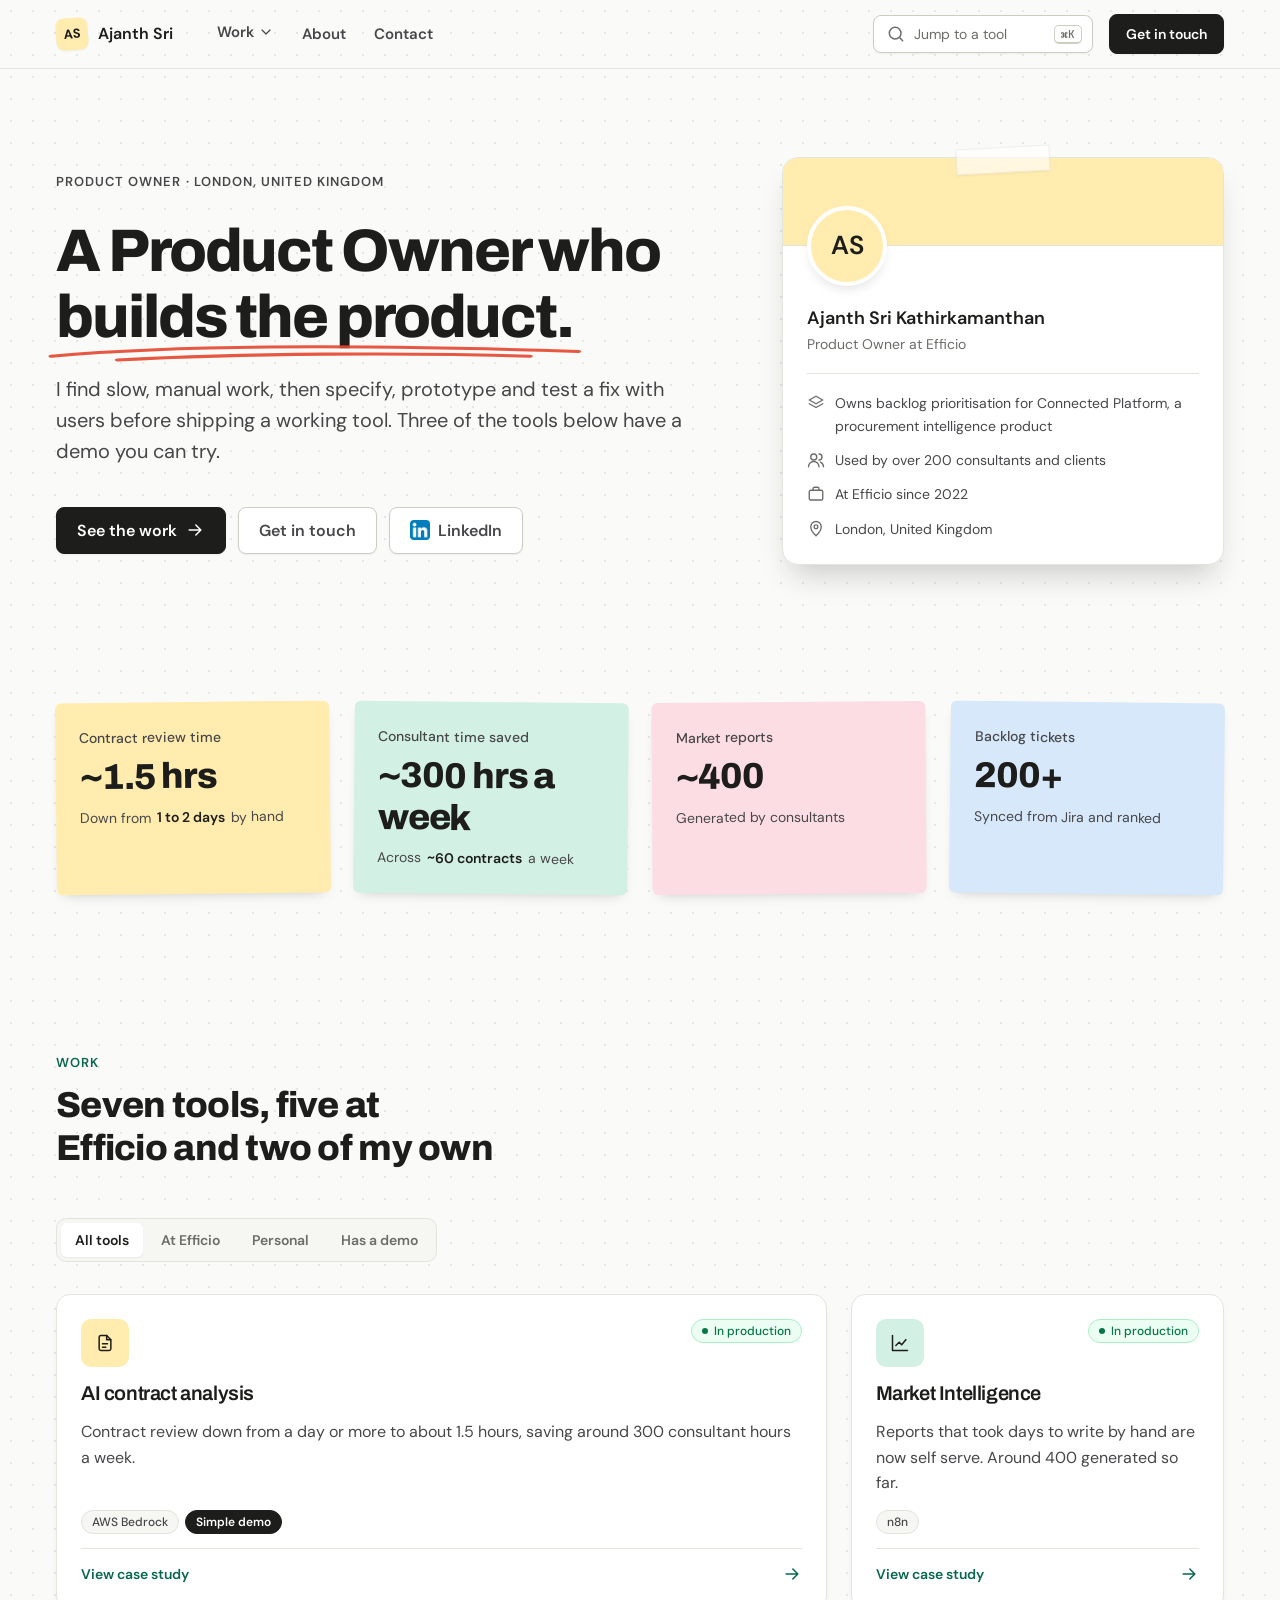
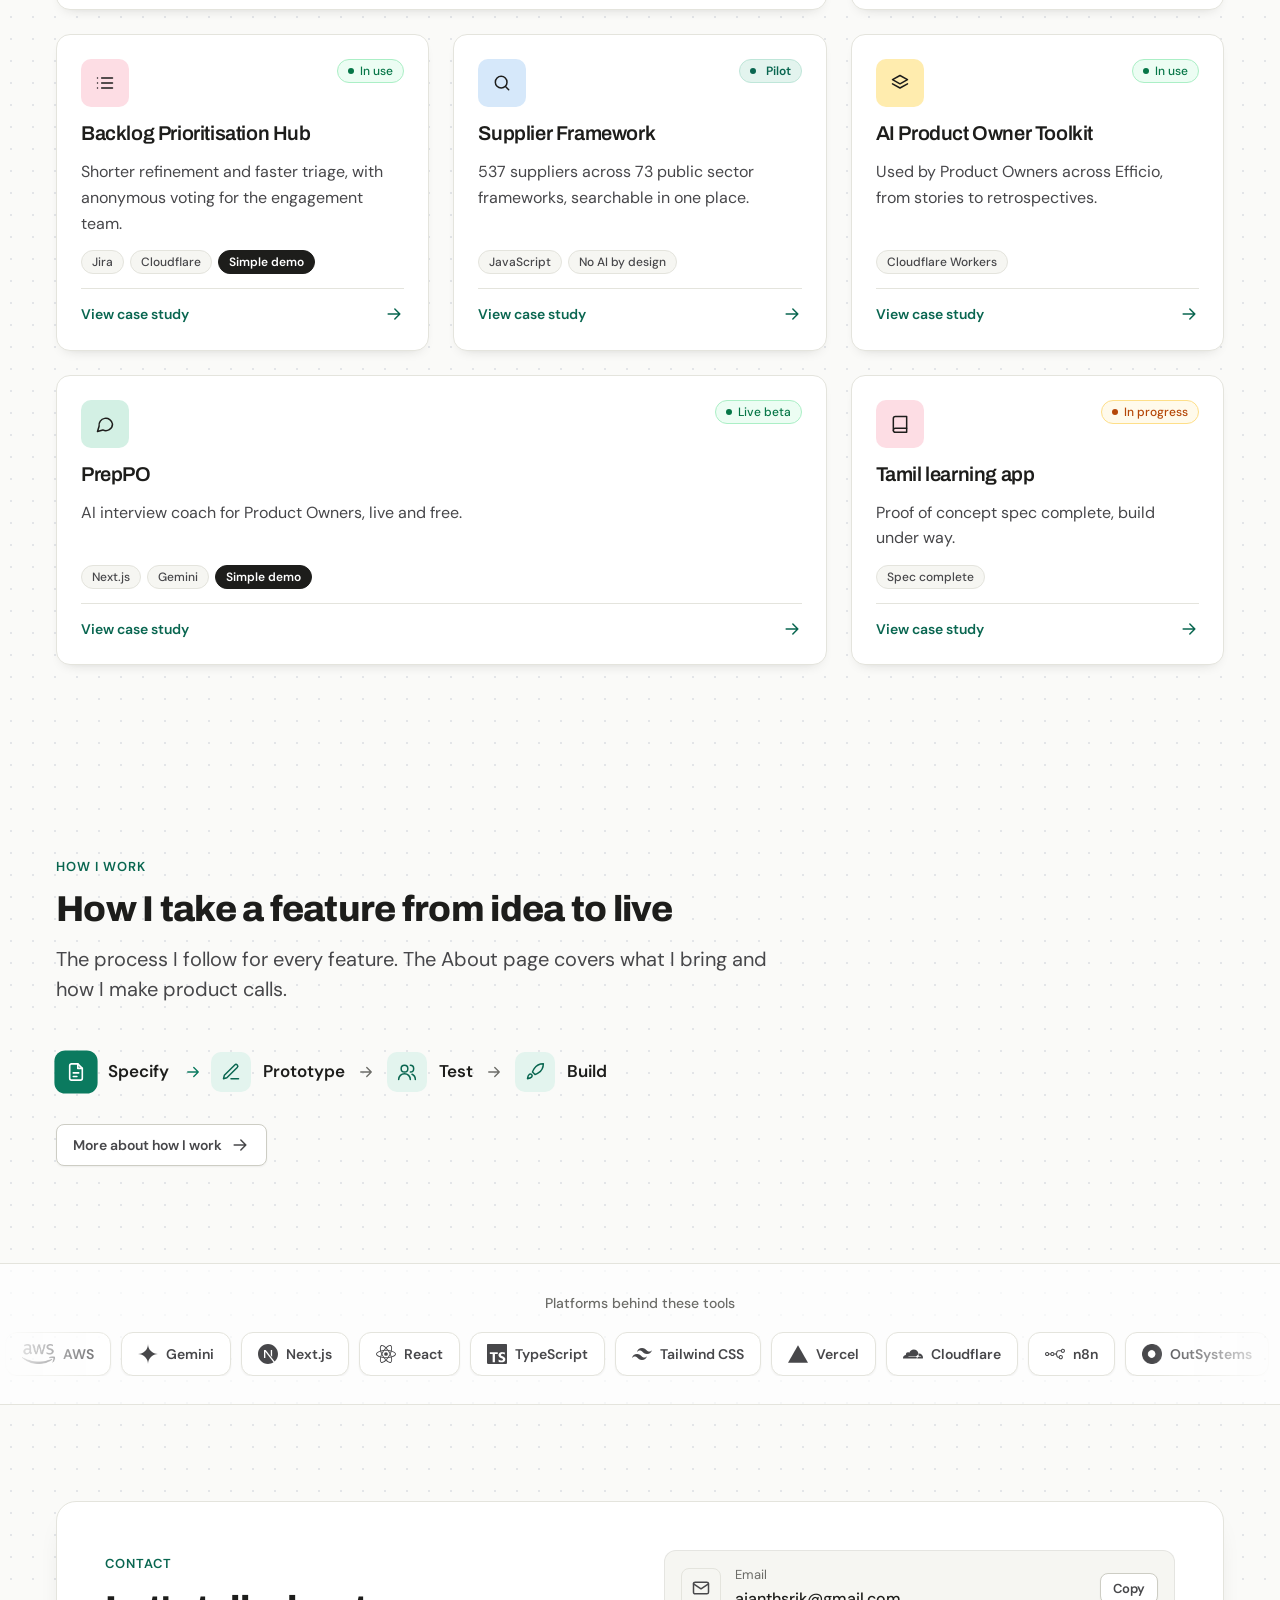
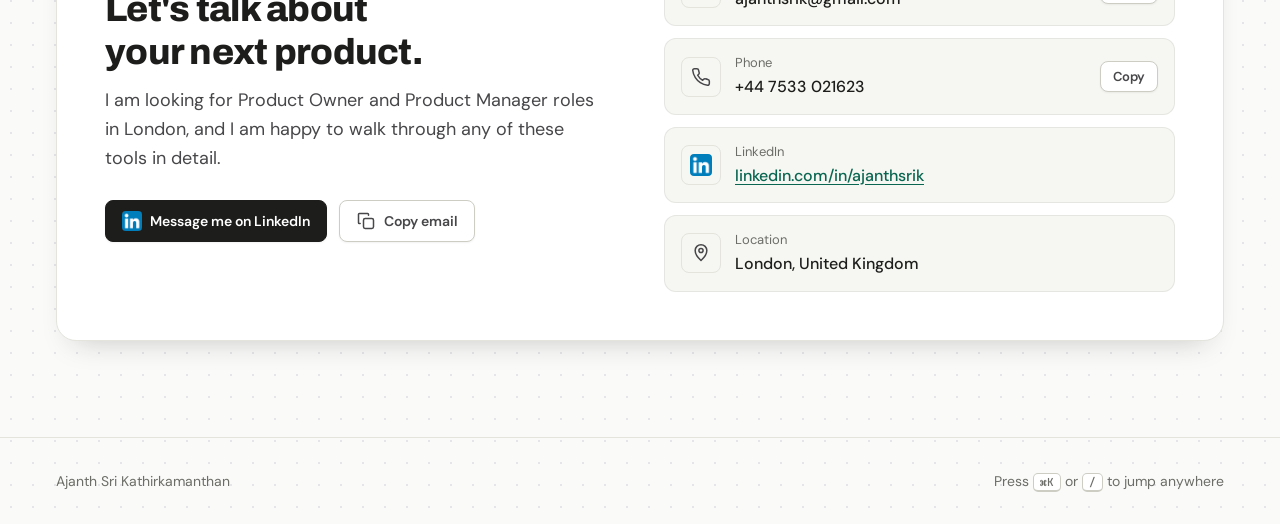
==== commit baea4faa: "Matching single colour logo set; add Vercel Web Analytics Co-Authored-By: Claude Opus 5.5 <noreply@a" ====
--- a/index.html
+++ b/index.html
@@ -15,6 +15,8 @@
 <link rel="preconnect" href="https://fonts.gstatic.com" crossorigin>
 <link rel="stylesheet" href="https://fonts.googleapis.com/css2?family=Archivo:wght@600;700;800;900&family=DM+Sans:wght@400;500;600;700&family=JetBrains+Mono:wght@400;500&display=swap">
 <link rel="stylesheet" href="assets/site.css">
+<script>window.va = window.va || function () { (window.vaq = window.vaq || []).push(arguments); };
+if (/vercel\.app$/.test(location.hostname)) { var va = document.createElement("script"); va.defer = true; va.src = "/_vercel/insights/script.js"; document.head.appendChild(va); }</script>
 </head>
 <body data-root="">
 <svg width="0" height="0" style="position:absolute" aria-hidden="true">
@@ -177,7 +179,7 @@
 
   <section class="stackband" aria-label="Tools and platforms I build with">
     <div class="container"><p class="lbl">Platforms behind these tools</p></div>
-    <div class="marquee"><div class="track"><ul><li class="mark"><img src="[data-uri]" alt="AWS" height="24"></li><li class="named"><img src="[data-uri]" alt="Gemini" height="24"><span>Gemini</span></li><li class="named"><img src="[data-uri]" alt="Next.js" height="24"><span>Next.js</span></li><li class="named"><img src="[data-uri]" alt="React" height="24"><span>React</span></li><li class="named"><img src="[data-uri]" alt="TypeScript" height="24"><span>TypeScript</span></li><li class="named"><img src="[data-uri]" alt="Tailwind CSS" height="24"><span>Tailwind CSS</span></li><li class="mark"><img src="[data-uri]" alt="Vercel" height="24"></li><li class="named"><img src="[data-uri]" alt="Cloudflare" height="24"><span>Cloudflare</span></li><li class="mark"><img src="[data-uri]" alt="n8n" height="24"></li><li class="mark"><img src="[data-uri]" alt="OutSystems" height="24"></li><li class="mark"><img src="[data-uri]" alt="Jira" height="24"></li><li class="named"><img src="[data-uri]" alt="Figma" height="24"><span>Figma</span></li><li class="mark"><img src="[data-uri]" alt="Lovable" height="24"></li><li class="named"><img src="[data-uri]" alt="Python" height="24"><span>Python</span></li></ul><ul aria-hidden="true"><li class="mark"><img src="[data-uri]" alt="" data-a="AWS" height="24"></li><li class="named"><img src="[data-uri]" alt="" data-a="Gemini" height="24"><span>Gemini</span></li><li class="named"><img src="[data-uri]" alt="" data-a="Next.js" height="24"><span>Next.js</span></li><li class="named"><img src="[data-uri]" alt="" data-a="React" height="24"><span>React</span></li><li class="named"><img src="[data-uri]" alt="" data-a="TypeScript" height="24"><span>TypeScript</span></li><li class="named"><img src="[data-uri]" alt="" data-a="Tailwind CSS" height="24"><span>Tailwind CSS</span></li><li class="mark"><img src="[data-uri]" alt="" data-a="Vercel" height="24"></li><li class="named"><img src="[data-uri]" alt="" data-a="Cloudflare" height="24"><span>Cloudflare</span></li><li class="mark"><img src="[data-uri]" alt="" data-a="n8n" height="24"></li><li class="mark"><img src="[data-uri]" alt="" data-a="OutSystems" height="24"></li><li class="mark"><img src="[data-uri]" alt="" data-a="Jira" height="24"></li><li class="named"><img src="[data-uri]" alt="" data-a="Figma" height="24"><span>Figma</span></li><li class="mark"><img src="[data-uri]" alt="" data-a="Lovable" height="24"></li><li class="named"><img src="[data-uri]" alt="" data-a="Python" height="24"><span>Python</span></li></ul></div></div>
+    <div class="marquee"><div class="track"><ul><li style="--c:#FF9900"><span class="lg" style="--m:url([data-uri]);width:33px" role="img" aria-label="AWS logo"></span><span>AWS</span></li><li style="--c:#8E75B2"><span class="lg" style="--m:url([data-uri]);width:20px" role="img" aria-label="Gemini logo"></span><span>Gemini</span></li><li style="--c:#000000"><span class="lg" style="--m:url([data-uri]);width:20px" role="img" aria-label="Next.js logo"></span><span>Next.js</span></li><li style="--c:#61DAFB"><span class="lg" style="--m:url([data-uri]);width:20px" role="img" aria-label="React logo"></span><span>React</span></li><li style="--c:#3178C6"><span class="lg" style="--m:url([data-uri]);width:20px" role="img" aria-label="TypeScript logo"></span><span>TypeScript</span></li><li style="--c:#06B6D4"><span class="lg" style="--m:url([data-uri]);width:20px" role="img" aria-label="Tailwind CSS logo"></span><span>Tailwind CSS</span></li><li style="--c:#000000"><span class="lg" style="--m:url([data-uri]);width:20px" role="img" aria-label="Vercel logo"></span><span>Vercel</span></li><li style="--c:#F38020"><span class="lg" style="--m:url([data-uri]);width:20px" role="img" aria-label="Cloudflare logo"></span><span>Cloudflare</span></li><li style="--c:#EA4B71"><span class="lg" style="--m:url([data-uri]);width:20px" role="img" aria-label="n8n logo"></span><span>n8n</span></li><li style="--c:#FF2D00"><span class="lg" style="--m:url([data-uri]);width:20px" role="img" aria-label="OutSystems logo"></span><span>OutSystems</span></li><li style="--c:#0052CC"><span class="lg" style="--m:url([data-uri]);width:20px" role="img" aria-label="Jira logo"></span><span>Jira</span></li><li style="--c:#F24E1E"><span class="lg" style="--m:url([data-uri]);width:20px" role="img" aria-label="Figma logo"></span><span>Figma</span></li><li style="--c:#FF5C8A"><span class="lg" style="--m:url([data-uri]);width:20px" role="img" aria-label="Lovable logo"></span><span>Lovable</span></li><li style="--c:#3776AB"><span class="lg" style="--m:url([data-uri]);width:20px" role="img" aria-label="Python logo"></span><span>Python</span></li></ul><ul aria-hidden="true"><li style="--c:#FF9900"><span class="lg" style="--m:url([data-uri]);width:33px"></span><span>AWS</span></li><li style="--c:#8E75B2"><span class="lg" style="--m:url([data-uri]);width:20px"></span><span>Gemini</span></li><li style="--c:#000000"><span class="lg" style="--m:url([data-uri]);width:20px"></span><span>Next.js</span></li><li style="--c:#61DAFB"><span class="lg" style="--m:url([data-uri]);width:20px"></span><span>React</span></li><li style="--c:#3178C6"><span class="lg" style="--m:url([data-uri]);width:20px"></span><span>TypeScript</span></li><li style="--c:#06B6D4"><span class="lg" style="--m:url([data-uri]);width:20px"></span><span>Tailwind CSS</span></li><li style="--c:#000000"><span class="lg" style="--m:url([data-uri]);width:20px"></span><span>Vercel</span></li><li style="--c:#F38020"><span class="lg" style="--m:url([data-uri]);width:20px"></span><span>Cloudflare</span></li><li style="--c:#EA4B71"><span class="lg" style="--m:url([data-uri]);width:20px"></span><span>n8n</span></li><li style="--c:#FF2D00"><span class="lg" style="--m:url([data-uri]);width:20px"></span><span>OutSystems</span></li><li style="--c:#0052CC"><span class="lg" style="--m:url([data-uri]);width:20px"></span><span>Jira</span></li><li style="--c:#F24E1E"><span class="lg" style="--m:url([data-uri]);width:20px"></span><span>Figma</span></li><li style="--c:#FF5C8A"><span class="lg" style="--m:url([data-uri]);width:20px"></span><span>Lovable</span></li><li style="--c:#3776AB"><span class="lg" style="--m:url([data-uri]);width:20px"></span><span>Python</span></li></ul></div></div>
   </section>
 
   <section class="section" id="contact">
--- a/assets/site.css
+++ b/assets/site.css
@@ -539,6 +539,9 @@
 
 /* ================= Professional pass ================= */
 /* Platforms strip: one line of evenly sized logos that scrolls slowly */
+.stackband .lg { display: block; height: 20px; flex: none; background: var(--fg-2); -webkit-mask: var(--m) center / contain no-repeat; mask: var(--m) center / contain no-repeat; transition: background .2s; }
+.stackband .track li:hover .lg { background: var(--c); }
+.stackband .track li span:not(.lg) { font-weight: 600; }
 .stackband .track ul { gap: 10px; padding: 0 5px; }
 .stackband .track li { height: 44px; padding: 0 16px; gap: 8px; }
 .stackband .track li img { height: 20px; width: auto; }
@@ -594,3 +597,26 @@
 .contact-card .sub { color: var(--fg-2); }
 .contact-card .citem { background: var(--bg-2); box-shadow: none; }
 .profile .cover { background: var(--note-yellow); }
+
+/* Hero entrance on load */
+@media (prefers-reduced-motion: no-preference) {
+  .hero .eyebrow, .hero h1, .hero .lede, .hero .actions, .hero .profile { animation: rise .7s cubic-bezier(.2,.7,.2,1) both; }
+  .hero h1 { animation-delay: .08s; }
+  .hero .lede { animation-delay: .16s; }
+  .hero .actions { animation-delay: .24s; }
+  .hero .profile { animation-delay: .3s; }
+  .pagehead h1, .pagehead .sub, .case-page .crumbs, .case-page .switcher, .case-page .case { animation: rise .6s cubic-bezier(.2,.7,.2,1) both; }
+  .pagehead .sub, .case-page .switcher { animation-delay: .08s; }
+  .case-page .case { animation-delay: .14s; }
+}
+@keyframes rise { from { opacity: 0; translate: 0 14px; } to { opacity: 1; translate: 0 0; } }
+
+/* Sections and cards ease in as they scroll into view */
+.rv { opacity: 0; translate: 0 18px; transition: opacity .6s ease, translate .6s cubic-bezier(.2,.7,.2,1); }
+.rv.in { opacity: 1; translate: 0 0; }
+
+/* Process steps: a highlight travels Specify, Prototype, Test, Build */
+.flowrow li .icon-tile { transition: background .35s, color .35s, transform .35s; }
+.flowrow li.on .icon-tile { background: var(--brand); color: #fff; transform: scale(1.08); }
+.flowrow li.arrow { transition: color .35s, transform .35s; }
+.flowrow li.arrow.on { color: var(--brand); transform: translateX(3px); }
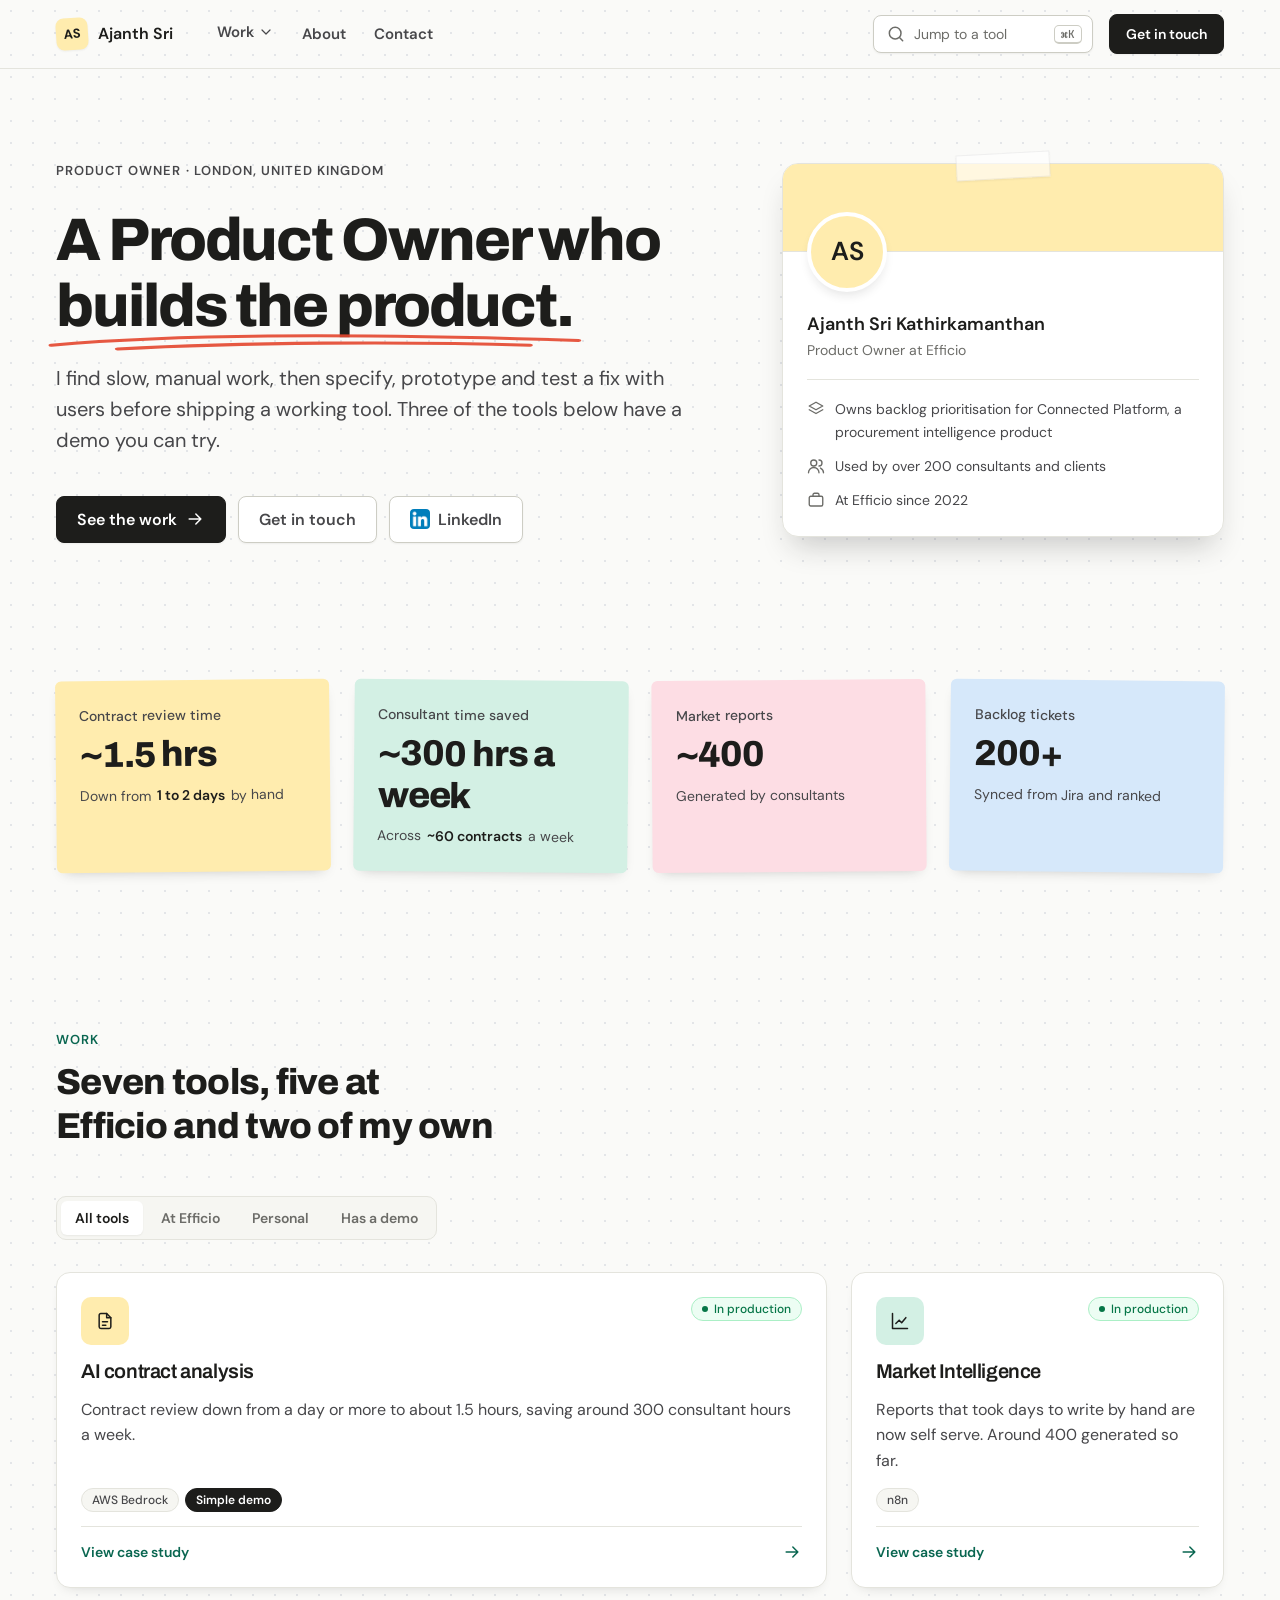
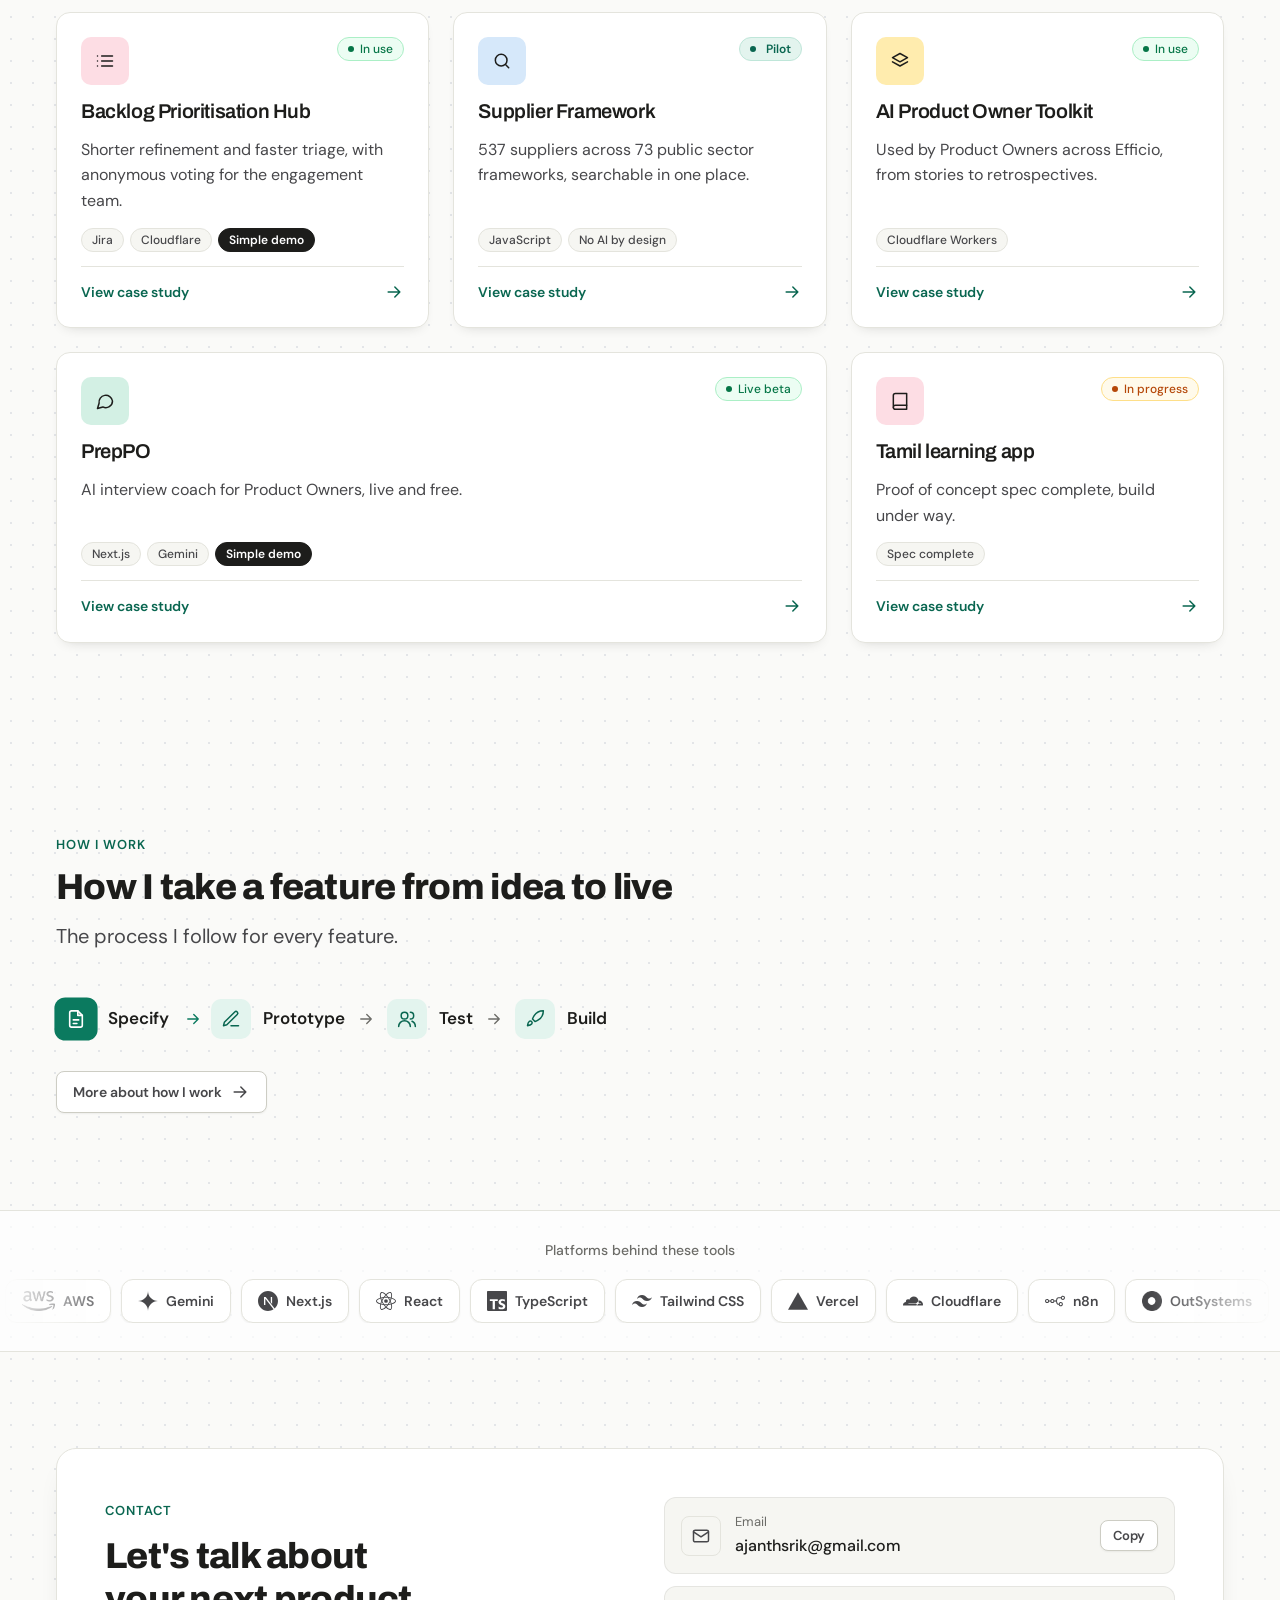
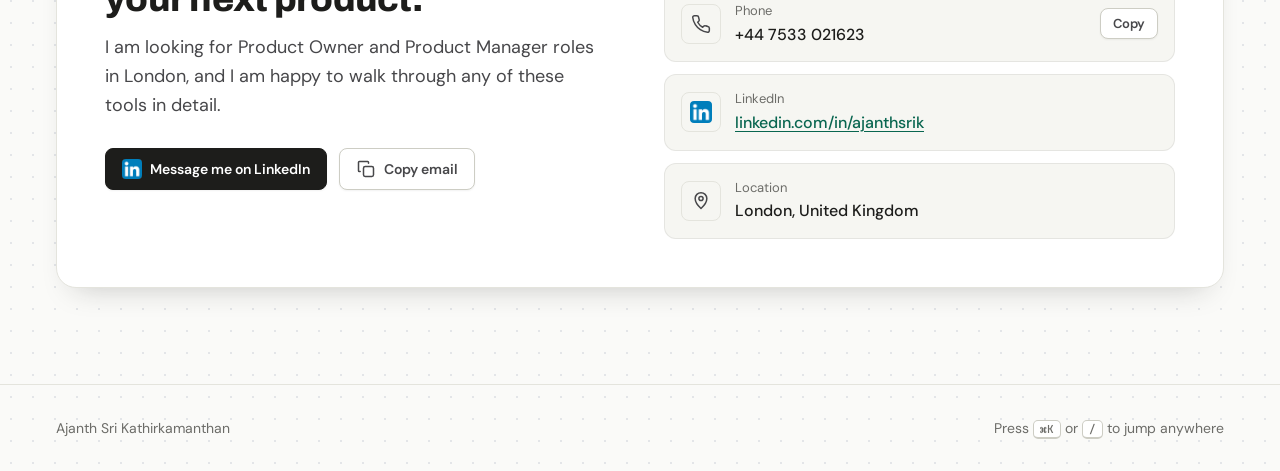
==== commit cc545f23: "Trim repeated copy and dead code; spelling and grammar pass Co-Authored-By: Claude Opus 5.5 <noreply" ====
--- a/index.html
+++ b/index.html
@@ -13,7 +13,7 @@
 <link rel="icon" href="data:image/svg+xml,%3Csvg xmlns='http://www.w3.org/2000/svg' viewBox='0 0 32 32'%3E%3Crect width='32' height='32' rx='8' fill='%23FFE27A'/%3E%3Ctext x='16' y='21' font-family='Arial,sans-serif' font-size='13' font-weight='700' fill='%231D1D1B' text-anchor='middle'%3EAS%3C/text%3E%3C/svg%3E">
 <link rel="preconnect" href="https://fonts.googleapis.com">
 <link rel="preconnect" href="https://fonts.gstatic.com" crossorigin>
-<link rel="stylesheet" href="https://fonts.googleapis.com/css2?family=Archivo:wght@600;700;800;900&family=DM+Sans:wght@400;500;600;700&family=JetBrains+Mono:wght@400;500&display=swap">
+<link rel="stylesheet" href="https://fonts.googleapis.com/css2?family=Archivo:wght@600;700;800&family=DM+Sans:wght@400;500;600;700&family=JetBrains+Mono:wght@500&display=swap">
 <link rel="stylesheet" href="assets/site.css">
 <script>window.va = window.va || function () { (window.vaq = window.vaq || []).push(arguments); };
 if (/vercel\.app$/.test(location.hostname)) { var va = document.createElement("script"); va.defer = true; va.src = "/_vercel/insights/script.js"; document.head.appendChild(va); }</script>
@@ -123,7 +123,6 @@
             <div><svg class="i"><use href="#i-layers"/></svg><span>Owns backlog prioritisation for Connected Platform, a procurement intelligence product</span></div>
             <div><svg class="i"><use href="#i-users"/></svg><span>Used by over 200 consultants and clients</span></div>
             <div><svg class="i"><use href="#i-brief"/></svg><span>At Efficio since 2022</span></div>
-            <div><svg class="i"><use href="#i-pin"/></svg><span>London, United Kingdom</span></div>
           </div>
         </div>
       </aside>
@@ -168,7 +167,7 @@
       <div class="head">
         <p class="eyebrow">How I work</p>
         <h2>How I take a feature from idea to live</h2>
-        <p class="sub">The process I follow for every feature. The About page covers what I bring and how I make product calls.</p>
+        <p class="sub">The process I follow for every feature.</p>
       </div>
       <ol class="flowrow">
         <li><span class="icon-tile"><svg class="i"><use href="#i-file"/></svg></span>Specify</li><li class="arrow" aria-hidden="true"><svg class="i"><use href="#i-arrow"/></svg></li><li><span class="icon-tile"><svg class="i"><use href="#i-pen"/></svg></span>Prototype</li><li class="arrow" aria-hidden="true"><svg class="i"><use href="#i-arrow"/></svg></li><li><span class="icon-tile"><svg class="i"><use href="#i-users"/></svg></span>Test</li><li class="arrow" aria-hidden="true"><svg class="i"><use href="#i-arrow"/></svg></li><li><span class="icon-tile"><svg class="i"><use href="#i-rocket"/></svg></span>Build</li>
@@ -179,7 +178,7 @@
 
   <section class="stackband" aria-label="Tools and platforms I build with">
     <div class="container"><p class="lbl">Platforms behind these tools</p></div>
-    <div class="marquee"><div class="track"><ul><li style="--c:#FF9900"><span class="lg" style="--m:url([data-uri]);width:33px" role="img" aria-label="AWS logo"></span><span>AWS</span></li><li style="--c:#8E75B2"><span class="lg" style="--m:url([data-uri]);width:20px" role="img" aria-label="Gemini logo"></span><span>Gemini</span></li><li style="--c:#000000"><span class="lg" style="--m:url([data-uri]);width:20px" role="img" aria-label="Next.js logo"></span><span>Next.js</span></li><li style="--c:#61DAFB"><span class="lg" style="--m:url([data-uri]);width:20px" role="img" aria-label="React logo"></span><span>React</span></li><li style="--c:#3178C6"><span class="lg" style="--m:url([data-uri]);width:20px" role="img" aria-label="TypeScript logo"></span><span>TypeScript</span></li><li style="--c:#06B6D4"><span class="lg" style="--m:url([data-uri]);width:20px" role="img" aria-label="Tailwind CSS logo"></span><span>Tailwind CSS</span></li><li style="--c:#000000"><span class="lg" style="--m:url([data-uri]);width:20px" role="img" aria-label="Vercel logo"></span><span>Vercel</span></li><li style="--c:#F38020"><span class="lg" style="--m:url([data-uri]);width:20px" role="img" aria-label="Cloudflare logo"></span><span>Cloudflare</span></li><li style="--c:#EA4B71"><span class="lg" style="--m:url([data-uri]);width:20px" role="img" aria-label="n8n logo"></span><span>n8n</span></li><li style="--c:#FF2D00"><span class="lg" style="--m:url([data-uri]);width:20px" role="img" aria-label="OutSystems logo"></span><span>OutSystems</span></li><li style="--c:#0052CC"><span class="lg" style="--m:url([data-uri]);width:20px" role="img" aria-label="Jira logo"></span><span>Jira</span></li><li style="--c:#F24E1E"><span class="lg" style="--m:url([data-uri]);width:20px" role="img" aria-label="Figma logo"></span><span>Figma</span></li><li style="--c:#FF5C8A"><span class="lg" style="--m:url([data-uri]);width:20px" role="img" aria-label="Lovable logo"></span><span>Lovable</span></li><li style="--c:#3776AB"><span class="lg" style="--m:url([data-uri]);width:20px" role="img" aria-label="Python logo"></span><span>Python</span></li></ul><ul aria-hidden="true"><li style="--c:#FF9900"><span class="lg" style="--m:url([data-uri]);width:33px"></span><span>AWS</span></li><li style="--c:#8E75B2"><span class="lg" style="--m:url([data-uri]);width:20px"></span><span>Gemini</span></li><li style="--c:#000000"><span class="lg" style="--m:url([data-uri]);width:20px"></span><span>Next.js</span></li><li style="--c:#61DAFB"><span class="lg" style="--m:url([data-uri]);width:20px"></span><span>React</span></li><li style="--c:#3178C6"><span class="lg" style="--m:url([data-uri]);width:20px"></span><span>TypeScript</span></li><li style="--c:#06B6D4"><span class="lg" style="--m:url([data-uri]);width:20px"></span><span>Tailwind CSS</span></li><li style="--c:#000000"><span class="lg" style="--m:url([data-uri]);width:20px"></span><span>Vercel</span></li><li style="--c:#F38020"><span class="lg" style="--m:url([data-uri]);width:20px"></span><span>Cloudflare</span></li><li style="--c:#EA4B71"><span class="lg" style="--m:url([data-uri]);width:20px"></span><span>n8n</span></li><li style="--c:#FF2D00"><span class="lg" style="--m:url([data-uri]);width:20px"></span><span>OutSystems</span></li><li style="--c:#0052CC"><span class="lg" style="--m:url([data-uri]);width:20px"></span><span>Jira</span></li><li style="--c:#F24E1E"><span class="lg" style="--m:url([data-uri]);width:20px"></span><span>Figma</span></li><li style="--c:#FF5C8A"><span class="lg" style="--m:url([data-uri]);width:20px"></span><span>Lovable</span></li><li style="--c:#3776AB"><span class="lg" style="--m:url([data-uri]);width:20px"></span><span>Python</span></li></ul></div></div>
+    <div class="marquee"><div class="track"><ul><li class="lg0"><span class="lg" role="img" aria-label="AWS logo"></span><span>AWS</span></li><li class="lg1"><span class="lg" role="img" aria-label="Gemini logo"></span><span>Gemini</span></li><li class="lg2"><span class="lg" role="img" aria-label="Next.js logo"></span><span>Next.js</span></li><li class="lg3"><span class="lg" role="img" aria-label="React logo"></span><span>React</span></li><li class="lg4"><span class="lg" role="img" aria-label="TypeScript logo"></span><span>TypeScript</span></li><li class="lg5"><span class="lg" role="img" aria-label="Tailwind CSS logo"></span><span>Tailwind CSS</span></li><li class="lg6"><span class="lg" role="img" aria-label="Vercel logo"></span><span>Vercel</span></li><li class="lg7"><span class="lg" role="img" aria-label="Cloudflare logo"></span><span>Cloudflare</span></li><li class="lg8"><span class="lg" role="img" aria-label="n8n logo"></span><span>n8n</span></li><li class="lg9"><span class="lg" role="img" aria-label="OutSystems logo"></span><span>OutSystems</span></li><li class="lg10"><span class="lg" role="img" aria-label="Jira logo"></span><span>Jira</span></li><li class="lg11"><span class="lg" role="img" aria-label="Figma logo"></span><span>Figma</span></li><li class="lg12"><span class="lg" role="img" aria-label="Lovable logo"></span><span>Lovable</span></li><li class="lg13"><span class="lg" role="img" aria-label="Python logo"></span><span>Python</span></li></ul><ul aria-hidden="true"><li class="lg0"><span class="lg"></span><span>AWS</span></li><li class="lg1"><span class="lg"></span><span>Gemini</span></li><li class="lg2"><span class="lg"></span><span>Next.js</span></li><li class="lg3"><span class="lg"></span><span>React</span></li><li class="lg4"><span class="lg"></span><span>TypeScript</span></li><li class="lg5"><span class="lg"></span><span>Tailwind CSS</span></li><li class="lg6"><span class="lg"></span><span>Vercel</span></li><li class="lg7"><span class="lg"></span><span>Cloudflare</span></li><li class="lg8"><span class="lg"></span><span>n8n</span></li><li class="lg9"><span class="lg"></span><span>OutSystems</span></li><li class="lg10"><span class="lg"></span><span>Jira</span></li><li class="lg11"><span class="lg"></span><span>Figma</span></li><li class="lg12"><span class="lg"></span><span>Lovable</span></li><li class="lg13"><span class="lg"></span><span>Python</span></li></ul></div></div>
   </section>
 
   <section class="section" id="contact">
--- a/assets/site.css
+++ b/assets/site.css
@@ -1,4 +1,3 @@
-/* Layout: Untitled UI inspired. Sticky bar with command palette; hero over a faded grid with profile card; metric cards; approach steps; filterable work grid; case studies as tabbed cards with live sample demos; contact card; toast. */
 :root {
   --bg: #FFFFFF;
   --bg-2: #F9FAFB;
@@ -21,9 +20,6 @@
   --sans: "Inter", "Segoe UI", system-ui, -apple-system, sans-serif;
   --mono: "JetBrains Mono", ui-monospace, Menlo, monospace;
 }
-
-
-
 * { box-sizing: border-box; }
 [hidden] { display: none !important; }
 html { scroll-padding-top: 84px; }
@@ -35,8 +31,6 @@
 button { font-family: inherit; }
 :focus-visible { outline: none; box-shadow: 0 0 0 4px var(--brand-ring); border-radius: 8px; }
 svg.i { width: 20px; height: 20px; flex: none; stroke: currentColor; fill: none; stroke-width: 1.8; stroke-linecap: round; stroke-linejoin: round; }
-
-/* Buttons and badges */
 .btn { display: inline-flex; align-items: center; justify-content: center; gap: 8px; font: 600 14px var(--sans); padding: 10px 16px; border-radius: 8px; border: 1px solid var(--line-2); background: var(--bg); color: var(--fg-2); box-shadow: var(--shadow-xs); text-decoration: none; cursor: pointer; white-space: nowrap; transition: background .15s, border-color .15s; }
 .btn:hover { background: var(--bg-2); color: var(--fg); }
 .btn.primary { background: var(--brand); border-color: var(--brand); color: #fff; }
@@ -53,8 +47,6 @@
 .eyebrow { font-size: 14px; font-weight: 600; color: var(--brand-strong); }
 kbd { font: 500 11px var(--mono); padding: 1px 6px; border: 1px solid var(--line-2); border-bottom-width: 2px; border-radius: 5px; color: var(--fg-3); background: var(--bg); }
 .icon-tile { width: 48px; height: 48px; border-radius: 10px; display: grid; place-items: center; background: var(--brand-soft); color: var(--brand-strong); box-shadow: 0 0 0 6px color-mix(in srgb, var(--brand-soft) 50%, transparent); flex: none; }
-
-/* Topbar */
 .topbar { position: sticky; top: env(safe-area-inset-top, 0px); z-index: 20; background: color-mix(in srgb, var(--bg) 85%, transparent); backdrop-filter: saturate(180%) blur(12px); border-bottom: 1px solid var(--line); }
 .topbar .container { display: flex; align-items: center; gap: 16px; height: 68px; }
 .brand { display: flex; align-items: center; gap: 10px; font-weight: 600; color: var(--fg); text-decoration: none; white-space: nowrap; }
@@ -65,22 +57,19 @@
 .spacer { flex: 1; }
 .search { display: flex; align-items: center; gap: 8px; min-width: 220px; padding: 8px 10px 8px 12px; border: 1px solid var(--line-2); border-radius: 8px; background: var(--bg); color: var(--fg-3); font-size: 14px; cursor: pointer; box-shadow: var(--shadow-xs); }
 .search span { flex: 1; text-align: left; }
-
-/* Hero */
 .hero { position: relative; overflow: hidden; border-bottom: 1px solid var(--line); }
 .hero::before { content: ""; position: absolute; inset: 0; background-image: linear-gradient(var(--line) 1px, transparent 1px), linear-gradient(90deg, var(--line) 1px, transparent 1px); background-size: 48px 48px; -webkit-mask-image: radial-gradient(ellipse 70% 60% at 30% 20%, #000 20%, transparent 75%); mask-image: radial-gradient(ellipse 70% 60% at 30% 20%, #000 20%, transparent 75%); pointer-events: none; }
 .hero .container { position: relative; padding-block: 88px 72px; display: grid; grid-template-columns: minmax(0,1.5fr) minmax(0,1fr); gap: 64px; align-items: center; }
-.pill { display: inline-flex; align-items: center; gap: 8px; padding: 4px 10px 4px 4px; border-radius: 999px; border: 1px solid var(--line-2); background: var(--bg); font-size: 14px; font-weight: 500; color: var(--fg-2); box-shadow: var(--shadow-xs); }
-.pill .badge { padding: 0 8px; }
-.pulse { position: relative; }
-.pulse::after { content: ""; position: absolute; inset: -3px; border-radius: 50%; border: 2px solid currentColor; opacity: 0; animation: ping 2s infinite; }
+
+
+
+
 @keyframes ping { 0% { transform: scale(.6); opacity: .6; } 100% { transform: scale(1.8); opacity: 0; } }
 .hero h1 { font-size: clamp(40px, 5.6vw, 60px); letter-spacing: -0.035em; line-height: 1.1; margin-top: 24px; }
 .hero h1 .grad { color: var(--brand); }
 .hero .lede { font-size: 20px; color: var(--fg-2); max-width: 32em; margin-top: 24px; line-height: 1.55; }
 .hero .actions { display: flex; flex-wrap: wrap; gap: 12px; margin-top: 40px; }
 .hero .actions .btn { padding: 12px 20px; font-size: 16px; }
-
 .profile { background: var(--bg); border: 1px solid var(--line); border-radius: 16px; box-shadow: var(--shadow-xl); overflow: hidden; }
 .profile .cover { height: 88px; background: linear-gradient(135deg, var(--brand-soft), var(--bg-3)); border-bottom: 1px solid var(--line); }
 .profile .body { padding: 0 24px 24px; display: flex; flex-direction: column; gap: 18px; }
@@ -90,29 +79,22 @@
 .facts { display: flex; flex-direction: column; gap: 12px; padding-top: 18px; border-top: 1px solid var(--line); font-size: 14px; }
 .facts div { display: flex; gap: 10px; color: var(--fg-2); }
 .facts svg { color: var(--fg-3); width: 18px; height: 18px; margin-top: 2px; }
-
-/* Metrics */
 .metrics { display: grid; grid-template-columns: repeat(4, minmax(0,1fr)); gap: 24px; padding-block: 64px; }
 .metric { border: 1px solid var(--line); border-radius: 12px; padding: 24px; box-shadow: var(--shadow-xs); display: flex; flex-direction: column; gap: 8px; background: var(--bg); }
 .metric p:first-child { font-size: 14px; font-weight: 500; color: var(--fg-3); }
 .metric .num { font-size: clamp(28px, 3vw, 36px); font-weight: 600; letter-spacing: -0.03em; line-height: 1.15; font-variant-numeric: tabular-nums; }
 .metric .sub { display: flex; align-items: center; gap: 6px; font-size: 14px; color: var(--fg-2); }
 .metric .sub b { color: var(--fg); font-weight: 600; }
-
-/* Sections */
 .section { padding-block: 96px; }
 .section.alt { background: var(--bg-2); border-block: 1px solid var(--line); }
 .head { display: flex; flex-direction: column; gap: 12px; max-width: 46em; margin-bottom: 48px; }
 .head h2 { font-size: clamp(30px, 3.6vw, 36px); letter-spacing: -0.02em; }
 .head p.sub { font-size: 20px; color: var(--fg-2); line-height: 1.5; }
-
 .steps { display: grid; grid-template-columns: repeat(4, minmax(0,1fr)); gap: 32px; list-style: none; padding: 0; }
 .steps li { display: flex; flex-direction: column; gap: 16px; }
 .steps h3 { font-size: 20px; }
 .steps p { color: var(--fg-2); }
 .steps .k { font: 500 12px var(--mono); color: var(--fg-3); }
-
-/* Work grid */
 .filters { display: inline-flex; padding: 4px; gap: 4px; background: var(--bg-2); border: 1px solid var(--line); border-radius: 10px; margin-bottom: 32px; }
 .filters button { font: 600 14px var(--sans); color: var(--fg-3); background: transparent; border: 0; padding: 8px 14px; border-radius: 6px; cursor: pointer; }
 .filters button[aria-pressed="true"] { background: var(--bg); color: var(--fg); box-shadow: var(--shadow-xs); }
@@ -128,8 +110,6 @@
 .tile .foot svg { transition: transform .2s; }
 .tile:hover .foot svg { transform: translateX(4px); }
 .tile .tags { display: flex; flex-wrap: wrap; gap: 6px; }
-
-/* Case cards */
 .cases { display: flex; flex-direction: column; gap: 40px; }
 .case { border: 1px solid var(--line); border-radius: 20px; background: var(--bg); box-shadow: var(--shadow-md); overflow: hidden; scroll-margin-top: 84px; }
 .case-head { padding: 32px 32px 0; display: grid; grid-template-columns: minmax(0,1fr) auto; gap: 24px; align-items: start; }
@@ -167,7 +147,6 @@
 .callout p { color: var(--fg-2); font-size: 15px; margin-top: 4px; }
 .callout.warn { border-color: var(--warn-line); background: var(--warn-bg); }
 .callout.warn h4 { color: var(--warn); }
-
 .timeline { list-style: none; padding: 0; display: flex; flex-direction: column; }
 .timeline li { display: grid; grid-template-columns: 40px minmax(0,1fr); gap: 16px; position: relative; padding-bottom: 24px; }
 .timeline li:last-child { padding-bottom: 0; }
@@ -176,8 +155,6 @@
 .timeline .n { width: 40px; height: 40px; border-radius: 50%; border: 1.5px solid var(--brand); color: var(--brand-strong); display: grid; place-items: center; font-weight: 600; font-size: 14px; background: var(--bg); box-shadow: 0 0 0 4px var(--brand-soft); }
 .timeline h5 { margin: 0; font-size: 16px; font-weight: 600; }
 .timeline p { color: var(--fg-2); margin-top: 2px; }
-
-/* Demos */
 .demo { border: 1px solid var(--line); border-radius: 14px; overflow: hidden; background: var(--bg); }
 .demo-bar { display: flex; flex-wrap: wrap; justify-content: space-between; align-items: center; gap: 12px; padding: 14px 18px; background: var(--bg-2); border-bottom: 1px solid var(--line); }
 .demo-bar .l { display: flex; align-items: center; gap: 10px; font-weight: 600; font-size: 14px; }
@@ -194,7 +171,6 @@
 .runlog p { font: 13px var(--mono); color: var(--fg-2); }
 .summary-row { display: flex; flex-wrap: wrap; gap: 10px; align-items: center; padding: 14px 18px; border-bottom: 1px solid var(--line); font-size: 14px; color: var(--fg-2); }
 .linkbtn { background: none; border: 0; color: var(--brand-strong); font: 600 13px var(--sans); cursor: pointer; padding: 0; white-space: nowrap; }
-
 .weights { display: grid; grid-template-columns: minmax(0,1fr) auto; gap: 16px 24px; align-items: center; padding: 18px; border-bottom: 1px solid var(--line); }
 .weights label { font-size: 14px; font-weight: 500; color: var(--fg); display: flex; justify-content: space-between; gap: 12px; }
 .weights label span { color: var(--fg-3); font-weight: 400; font-variant-numeric: tabular-nums; }
@@ -209,7 +185,6 @@
 .rank .t { font-weight: 500; color: var(--fg); font-size: 14px; }
 .rank .m { display: flex; flex-wrap: wrap; gap: 6px; margin-top: 4px; }
 .rank .score { font: 600 14px var(--mono); color: var(--brand-strong); font-variant-numeric: tabular-nums; }
-
 .chat { padding: 20px 18px; display: flex; flex-direction: column; gap: 14px; }
 .msg { display: grid; grid-template-columns: 36px minmax(0,1fr); gap: 12px; align-items: start; }
 .msg .av { width: 36px; height: 36px; border-radius: 50%; background: var(--brand); color: #fff; display: grid; place-items: center; font-size: 12px; font-weight: 700; }
@@ -221,8 +196,6 @@
 .module { border: 1px solid var(--line); border-radius: 12px; padding: 20px; display: flex; flex-direction: column; gap: 12px; background: var(--bg); }
 .module h4 { font-size: 16px; }
 .module p { color: var(--fg-2); font-size: 15px; }
-
-/* Contact */
 .contact-card { display: grid; grid-template-columns: minmax(0,1fr) minmax(0,1fr); gap: 48px; padding: 48px; border-radius: 24px; background: var(--bg-2); border: 1px solid var(--line); }
 .contact-card h2 { font-size: clamp(30px, 3.6vw, 36px); }
 .contact-card .sub { color: var(--fg-2); font-size: 18px; margin-top: 12px; max-width: 28em; }
@@ -234,8 +207,6 @@
 .citem .v { font-weight: 500; color: var(--fg); overflow-wrap: anywhere; }
 footer { border-top: 1px solid var(--line); color: var(--fg-3); font-size: 14px; }
 footer .container { padding-block: 32px; display: flex; flex-wrap: wrap; justify-content: space-between; gap: 12px; }
-
-/* Command palette */
 .overlay { position: fixed; inset: 0; z-index: 50; background: rgba(12,17,29,.55); backdrop-filter: blur(4px); display: flex; justify-content: center; align-items: flex-start; padding: 12vh 16px 16px; }
 .palette { width: 100%; max-width: 560px; background: var(--bg); border: 1px solid var(--line); border-radius: 14px; box-shadow: var(--shadow-xl); overflow: hidden; animation: pop .15s ease; }
 @keyframes pop { from { opacity: 0; transform: scale(.98); } to { opacity: 1; transform: none; } }
@@ -247,11 +218,7 @@
 .palette li[aria-selected="true"] { background: var(--bg-2); color: var(--fg); }
 .palette .empty { padding: 18px; color: var(--fg-3); font-size: 14px; }
 .palette .foot { display: flex; gap: 16px; padding: 10px 16px; border-top: 1px solid var(--line); font-size: 12px; color: var(--fg-3); background: var(--bg-2); }
-
 .toast { position: fixed; left: 50%; bottom: calc(24px + env(safe-area-inset-bottom, 0px)); transform: translateX(-50%); z-index: 60; display: flex; align-items: center; gap: 10px; background: var(--fg); color: var(--bg); padding: 10px 16px; border-radius: 10px; font-size: 14px; font-weight: 500; box-shadow: var(--shadow-xl); }
-
-
-/* Added polish */
 .scrollbar { position: fixed; top: env(safe-area-inset-top, 0px); left: 0; right: 0; height: 3px; z-index: 30; pointer-events: none; }
 .scrollbar div { height: 100%; width: 0; background: var(--brand); }
 .nav a.active { color: var(--brand-strong); background: var(--brand-soft); }
@@ -264,7 +231,7 @@
 .track li { display: flex; align-items: center; gap: 10px; white-space: nowrap; height: 48px; padding: 0 18px; border: 1px solid var(--line); border-radius: 12px; background: #FFFFFF; box-shadow: var(--shadow-xs); transition: transform .2s, box-shadow .2s; }
 .track li:hover { transform: translateY(-2px); box-shadow: var(--shadow-md); }
 .track li img { height: 24px; width: auto; display: block; }
-.track li.mark img { height: 20px; }
+
 .track li span { font-weight: 600; font-size: 15px; color: #344054; }
 @keyframes slide { to { transform: translateX(-50%); } }
 .disclaimer { display: flex; gap: 12px; align-items: flex-start; padding: 14px 16px; margin-bottom: 16px; border-radius: 12px; border: 1px solid var(--warn-line); background: var(--warn-bg); color: var(--warn); }
@@ -277,8 +244,6 @@
 .totop { position: fixed; right: 20px; bottom: calc(20px + env(safe-area-inset-bottom, 0px)); z-index: 25; width: 44px; height: 44px; border-radius: 50%; border: 1px solid var(--line-2); background: var(--bg); color: var(--fg-2); box-shadow: var(--shadow-md); display: grid; place-items: center; cursor: pointer; }
 .totop:hover { color: var(--brand-strong); border-color: var(--brand-ring); }
 @media (prefers-reduced-motion: reduce) { .track { animation: none; flex-wrap: wrap; width: auto; justify-content: center; } .track ul[aria-hidden] { display: none; } .track ul { flex-wrap: wrap; justify-content: center; } }
-
-
 .kpi-note { padding: 10px 32px 0; font-size: 13px; color: var(--fg-3); }
 @media (max-width: 720px) { .kpi-note { padding: 10px 20px 0; } }
 .tldr { display: grid; grid-template-columns: repeat(3, minmax(0,1fr)); gap: 1px; margin-top: 18px; background: var(--line); border: 1px solid var(--line); border-radius: 12px; overflow: hidden; }
@@ -290,8 +255,6 @@
 .pillar h3 { font-size: 20px; }
 .pillar p { color: var(--fg-2); }
 @media (max-width: 900px) { .tldr, .pillars { grid-template-columns: minmax(0,1fr); } }
-
-
 .platform { display: grid; grid-template-columns: minmax(0,1.3fr) minmax(0,1fr); gap: 32px; align-items: start; }
 .scope { display: flex; flex-direction: column; background: var(--bg); border: 1px solid var(--line); border-radius: 16px; overflow: hidden; }
 .scope div { display: grid; grid-template-columns: 140px minmax(0,1fr); gap: 16px; padding: 16px 20px; border-bottom: 1px solid var(--line); }
@@ -304,7 +267,6 @@
 .pillar.link:hover { border-color: var(--brand-ring); box-shadow: var(--shadow-md); }
 .pillar .more { display: inline-flex; align-items: center; gap: 6px; margin-top: auto; font-size: 14px; font-weight: 600; color: var(--brand-strong); }
 @media (max-width: 900px) { .platform, .pillars.six { grid-template-columns: minmax(0,1fr); } .scope div { grid-template-columns: minmax(0,1fr); gap: 2px; } }
-
 @media (max-width: 1024px) {
   .hero .container { grid-template-columns: minmax(0,1fr); gap: 48px; padding-block: 64px 56px; }
   .metrics { grid-template-columns: repeat(2, minmax(0,1fr)); }
@@ -335,32 +297,23 @@
   .tile:hover { transform: none; }
 }
 @media (prefers-reduced-motion: no-preference) { html { scroll-behavior: smooth; } }
-
-/* ---------- Multi page additions ---------- */
-/* Hand drawn underline under the headline */
 .scribble-wrap { position: relative; display: inline-block; }
 .scribble { position: absolute; left: -2%; bottom: -0.22em; width: 104%; height: 0.38em; overflow: visible; }
 .scribble path { fill: none; stroke: var(--brand); stroke-width: 3; stroke-linecap: round; opacity: .55; stroke-dasharray: 400; stroke-dashoffset: 0; animation: draw 1.1s .5s ease both; }
 @keyframes draw { from { stroke-dashoffset: 400; } to { stroke-dashoffset: 0; } }
 @media (max-width: 720px) { .scribble-wrap { display: inline; } .scribble { display: none; } }
 @media (prefers-reduced-motion: reduce) { .scribble path { animation: none; } }
-
-/* Home: compact approach teaser */
 .flowrow { list-style: none; padding: 0; margin: 0 0 32px; display: flex; flex-wrap: wrap; align-items: center; gap: 12px; }
 .flowrow li { display: flex; align-items: center; gap: 12px; font-weight: 600; font-size: 17px; }
 .flowrow li .icon-tile { width: 40px; height: 40px; box-shadow: none; }
 .flowrow .arrow { color: var(--fg-3); font-weight: 400; }
 .flowrow .arrow svg { width: 18px; height: 18px; }
-
-/* Page header for inner pages */
 .pagehead { padding-block: 56px 8px; }
 .crumbs { display: flex; flex-wrap: wrap; align-items: center; gap: 8px; font-size: 14px; color: var(--fg-3); margin-bottom: 16px; }
 .crumbs a { color: var(--fg-2); text-decoration: none; font-weight: 500; }
 .crumbs a:hover { color: var(--brand-strong); }
 .pagehead h1 { font-size: clamp(34px, 4.6vw, 48px); letter-spacing: -0.03em; }
 .pagehead .sub { font-size: 19px; color: var(--fg-2); max-width: 40em; margin-top: 14px; }
-
-/* Tool pages */
 .case-page { padding-block: 40px 24px; }
 .case-head h1 { font-size: clamp(30px, 4vw, 40px); letter-spacing: -0.03em; }
 .pn { display: grid; grid-template-columns: repeat(2, minmax(0,1fr)); gap: 16px; margin-top: 32px; }
@@ -376,8 +329,6 @@
 .backall svg { width: 16px; height: 16px; transform: rotate(180deg); }
 .nav a.current { color: var(--brand-strong); background: var(--brand-soft); }
 .case-page + #contact { padding-block: 48px 72px; }
-
-/* Work dropdown */
 .dd { position: relative; }
 .dd-btn { display: inline-flex; align-items: center; gap: 4px; font: 600 15px var(--sans); color: var(--fg-2); background: none; border: 0; padding: 8px 12px; border-radius: 6px; cursor: pointer; }
 .dd-btn:hover, .dd-btn[aria-expanded="true"] { background: var(--bg-2); color: var(--fg); }
@@ -396,8 +347,6 @@
 .dd-item small { display: block; font-size: 13px; color: var(--fg-3); line-height: 1.45; margin-top: 2px; }
 .dd-all { display: inline-flex; align-items: center; gap: 6px; margin: 10px 10px 4px; font-size: 14px; font-weight: 600; color: var(--brand-strong); text-decoration: none; }
 .dd-all svg { width: 16px; height: 16px; }
-
-/* Phone menu */
 .menu-btn { display: none; }
 .mobile-menu { border-top: 1px solid var(--line); background: var(--bg); max-height: calc(100vh - 68px); overflow-y: auto; }
 .topbar .mobile-menu .container { height: auto; padding-block: 16px 24px; display: flex; flex-direction: column; align-items: stretch; gap: 8px; }
@@ -411,8 +360,6 @@
 .m-links a.current { color: var(--brand-strong); }
 .m-cta { margin-top: 12px; }
 @media (max-width: 1024px) { .menu-btn { display: inline-flex; } }
-
-/* Tool switcher on tool pages */
 .switcher { display: flex; gap: 8px; overflow-x: auto; padding: 2px 2px 14px; margin-bottom: 8px; scrollbar-width: thin; }
 .sw { display: inline-flex; align-items: center; gap: 8px; flex: none; padding: 7px 12px; border: 1px solid var(--line); border-radius: 999px; background: var(--bg); color: var(--fg-2); font-size: 14px; font-weight: 600; text-decoration: none; white-space: nowrap; transition: border-color .15s, color .15s; }
 .sw svg { width: 16px; height: 16px; }
@@ -424,8 +371,6 @@
   .pagehead { padding-block: 36px 0; }
   .case-page { padding-block: 24px 16px; }
 }
-
-/* ================= Workshop wall look ================= */
 :root {
   color-scheme: light;
   --page: #FAFAF8;
@@ -449,30 +394,18 @@
 .hero, .section.alt { background: transparent; border-color: transparent; }
 .topbar { background: rgba(250,250,248,.92); }
 .scrollbar div { background: var(--marker); }
-
-/* Marker annotations */
 .eyebrow { display: inline-block; font: 700 25px/1.1 var(--hand); color: var(--marker); transform: rotate(-2deg); transform-origin: left; }
 .hero .eyebrow { font-size: 27px; }
 .scribble path { stroke: var(--marker); opacity: .9; stroke-width: 3.2; }
 .hero h1 .grad { color: var(--fg); }
-
-/* Buttons in ink */
 .btn.primary { background: var(--fg); border-color: var(--fg); color: #fff; }
 .btn.primary:hover { background: #000; border-color: #000; }
 .logo { background: var(--note-yellow); color: var(--fg); transform: rotate(-4deg); box-shadow: var(--shadow-xs); }
 .avatar { background: var(--note-yellow); color: var(--fg); }
-
-/* Tape for pinned cards */
 .pinned { position: relative; }
 .pinned::before { content: ""; position: absolute; top: -11px; left: 50%; width: 92px; height: 24px; transform: translateX(-50%) rotate(-3deg); background: rgba(255,255,255,.62); border: 1px solid rgba(29,29,27,.06); box-shadow: 0 1px 2px rgba(0,0,0,.05); z-index: 2; pointer-events: none; }
 .profile { overflow: visible; }
 .profile .cover { background: var(--note-yellow); border-radius: 15px 15px 0 0; }
-
-/* Sticky notes */
-.note-y { background: var(--note-yellow) !important; }
-.note-m { background: var(--note-mint) !important; }
-.note-p { background: var(--note-pink) !important; }
-.note-b { background: var(--note-blue) !important; }
 .metric { border: 0; border-radius: 3px; box-shadow: 0 10px 16px -6px rgba(29,29,27,.25); transition: transform .25s; }
 .metric:nth-child(1) { background: var(--note-yellow); transform: rotate(-1.6deg); }
 .metric:nth-child(2) { background: var(--note-mint); transform: rotate(1.2deg); }
@@ -496,37 +429,7 @@
 .tldr dt { color: var(--marker); }
 .stackband { background: rgba(255,255,255,.7); }
 .chip { font-family: var(--mono); }
-
-/* ================= Product board on the home page ================= */
-.board-note { font: 700 22px var(--hand); color: var(--fg-3); margin: -28px 0 22px; transform: rotate(-1deg); display: inline-block; }
-.board { display: grid; grid-template-columns: repeat(4, minmax(0,1fr)); gap: 18px; align-items: start; }
-.lane { background: rgba(255,255,255,.6); border: 2px dashed var(--line-2); border-radius: 16px; padding: 14px 12px 6px; min-height: 280px; }
-.lane-head { display: flex; justify-content: space-between; align-items: center; margin: 0 6px 16px; }
-.lane-head h3 { font: 700 28px/1 var(--hand); margin: 0; letter-spacing: 0; }
-.lane-head .count { font: 600 13px var(--sans); color: var(--fg-3); background: var(--bg); border: 1px solid var(--line); border-radius: 999px; padding: 1px 9px; }
-.board .tile.note { display: flex; flex-direction: column; gap: 8px; padding: 24px 16px 14px; margin-bottom: 20px; border: 0; border-radius: 3px; box-shadow: 0 10px 16px -6px rgba(29,29,27,.28); overflow: visible; color: var(--fg); }
-.board .tile.note::after { display: none; }
-.board .tile.note::before { content: ""; position: absolute; top: -10px; left: 50%; width: 70px; height: 20px; transform: translateX(-50%) rotate(-4deg); background: rgba(255,255,255,.6); border: 1px solid rgba(29,29,27,.06); }
-.board .lane .tile.note:nth-of-type(odd) { transform: rotate(-1.6deg); }
-.board .lane .tile.note:nth-of-type(even) { transform: rotate(1.3deg); }
-.board .tile.note:hover { transform: rotate(0) translateY(-5px) scale(1.02); box-shadow: 0 18px 24px -8px rgba(29,29,27,.32); border: 0; }
-.lane-spec .note { background: var(--note-blue); }
-.lane-pilot .note { background: var(--note-pink); }
-.lane-use .note { background: var(--note-mint); }
-.lane-live .note { background: var(--note-yellow); }
-.note h3 { font: 800 18px/1.2 var(--display); }
-.note .result { font-size: 14px; color: var(--fg); flex: none; }
-.note .tags { display: flex; flex-wrap: wrap; gap: 5px; }
-.note .tags .badge { background: rgba(255,255,255,.55); border-color: rgba(29,29,27,.1); color: var(--fg); }
-.note .tags .badge.brand { background: var(--fg); color: #fff; border-color: var(--fg); }
-.note .go { font: 700 20px var(--hand); color: var(--fg); display: inline-flex; align-items: center; gap: 4px; }
-.note .go svg { width: 16px; height: 16px; transition: transform .2s; }
-.note:hover .go svg { transform: translateX(4px); }
-.note .where { font-size: 12px; font-weight: 600; letter-spacing: .05em; text-transform: uppercase; color: var(--fg-2); }
-@media (max-width: 1024px) { .board { grid-template-columns: repeat(2, minmax(0,1fr)); } }
-@media (max-width: 640px) { .board { grid-template-columns: minmax(0,1fr); } .lane { min-height: 0; } .board-note { margin-top: -20px; } }
-@media (prefers-reduced-motion: reduce) { .metric, .pillar, .board .tile.note { transition: none; } }
-/* Problem, Built, Result as three sticky notes on tool pages */
+@media (prefers-reduced-motion: reduce) { .metric, .pillar { transition: none; } }
 .tldr { background: none; border: 0; gap: 18px; overflow: visible; margin-top: 22px; }
 .tldr div { border-radius: 3px; padding: 16px 16px 14px; box-shadow: 0 10px 16px -6px rgba(29,29,27,.25); transition: transform .25s; }
 .tldr div:nth-child(1) { background: var(--note-pink); transform: rotate(-1.2deg); }
@@ -536,29 +439,23 @@
 .tldr dt { font: 700 22px/1 var(--hand); letter-spacing: 0; text-transform: none; color: var(--fg); }
 .tldr dd { color: var(--fg); font-size: 14.5px; margin-top: 6px; }
 @media (prefers-reduced-motion: reduce) { .tldr div { transition: none; } }
-
-/* ================= Professional pass ================= */
-/* Platforms strip: one line of evenly sized logos that scrolls slowly */
 .stackband .lg { display: block; height: 20px; flex: none; background: var(--fg-2); -webkit-mask: var(--m) center / contain no-repeat; mask: var(--m) center / contain no-repeat; transition: background .2s; }
 .stackband .track li:hover .lg { background: var(--c); }
 .stackband .track li span:not(.lg) { font-weight: 600; }
 .stackband .track ul { gap: 10px; padding: 0 5px; }
 .stackband .track li { height: 44px; padding: 0 16px; gap: 8px; }
 .stackband .track li img { height: 20px; width: auto; }
-.stackband .track li.mark img { height: 18px; max-width: 92px; object-fit: contain; }
+
 .stackband .track li span { font-size: 14px; color: var(--fg-2); }
-/* With Reduce Motion on: the same single line, still and swipeable, nothing cut off */
 @media (prefers-reduced-motion: reduce) {
   .stackband .marquee { overflow-x: auto; -webkit-mask-image: none; mask-image: none; scrollbar-width: none; }
   .stackband .marquee::-webkit-scrollbar { display: none; }
   .stackband .track, .stackband .track ul { flex-wrap: nowrap; width: max-content; justify-content: flex-start; }
   .stackband .track { padding: 0 16px; }
 }
-/* Top bar scrolls away with the page instead of staying pinned */
 .topbar { position: relative; top: auto; z-index: 20; background: transparent; backdrop-filter: none; }
 html { scroll-padding-top: 16px; }
 .case { scroll-margin-top: 16px; }
-/* Work grid cards: clean white cards with a soft note colour on each icon */
 #tiles .tile { border-radius: 14px; box-shadow: 0 6px 14px -10px rgba(29,29,27,.3); }
 #tiles .tile:hover { box-shadow: 0 16px 26px -14px rgba(29,29,27,.35); }
 #tiles .tile .icon-tile { color: var(--fg); box-shadow: none; }
@@ -567,36 +464,45 @@
 #tiles .tile:nth-child(4n+3) .icon-tile { background: var(--note-pink); }
 #tiles .tile:nth-child(4n+4) .icon-tile { background: var(--note-blue); }
 #tiles .tile .tags .badge.brand { background: var(--fg); color: #fff; border-color: var(--fg); }
-/* Softer note colours and a quieter background */
 :root { --note-yellow: #FFECAE; --note-mint: #D3F0E4; --note-pink: #FDDDE4; --note-blue: #D6E8FA; }
 body { background-image: radial-gradient(#E3E5E8 1px, transparent 1.1px); }
-/* Labels: clean sans in marker red, no tilt. Handwriting stays only in the hero label and board lane titles */
 .eyebrow { font: 600 13px/1.4 var(--sans); letter-spacing: .08em; text-transform: uppercase; color: var(--brand-strong); transform: none; }
 .hero .eyebrow { font-size: 13px; color: var(--fg-2); }
-.board-note { font: 500 14px var(--sans); transform: none; margin: -24px 0 20px; }
-.lane-head h3 { font-size: 26px; }
-.note .go, .tldr dt { font-family: var(--sans); }
-.note .go { font-size: 14px; font-weight: 600; }
+
+
+.tldr dt { font-family: var(--sans); }
+
 .tldr dt { font-size: 12px; font-weight: 700; letter-spacing: .06em; text-transform: uppercase; color: var(--fg-2); }
-/* Gentler tilts and softer shadows */
 .metric:nth-child(1), .pillars:not(.six) .pillar:nth-child(1), .tldr div:nth-child(1) { transform: rotate(-0.6deg); }
 .metric:nth-child(2), .pillars:not(.six) .pillar:nth-child(2), .tldr div:nth-child(2) { transform: rotate(0.5deg); }
 .metric:nth-child(3), .pillars:not(.six) .pillar:nth-child(3), .tldr div:nth-child(3) { transform: rotate(-0.4deg); }
 .metric:nth-child(4) { transform: rotate(0.6deg); }
-.board .lane .tile.note:nth-of-type(odd) { transform: rotate(-0.6deg); }
-.board .lane .tile.note:nth-of-type(even) { transform: rotate(0.5deg); }
-.metric, .pillars:not(.six) .pillar, .tldr div, .board .tile.note { box-shadow: 0 6px 14px -8px rgba(29,29,27,.28); border-radius: 6px; }
-.board .tile.note:hover { box-shadow: 0 12px 20px -10px rgba(29,29,27,.32); transform: rotate(0) translateY(-3px); }
-/* Tape only on the profile card */
-.board .tile.note::before, .case.pinned::before, .contact-card.pinned::before { display: none; }
-.board .tile.note { padding-top: 18px; }
-/* Calmer containers */
-.lane { border-style: solid; border-width: 1px; border-color: var(--line); background: rgba(255,255,255,.75); }
+
+
+.metric, .pillars:not(.six) .pillar, .tldr div { box-shadow: 0 6px 14px -8px rgba(29,29,27,.28); border-radius: 6px; }
+
+.case.pinned::before, .contact-card.pinned::before { display: none; }
+.cols > .part:only-child { grid-column: 1 / -1; }
+
 .case-head { background: none; }
 .contact-card { background: var(--bg); border: 1px solid var(--line); border-radius: 20px; transform: none; box-shadow: 0 16px 30px -18px rgba(29,29,27,.25); }
 .contact-card .sub { color: var(--fg-2); }
 .contact-card .citem { background: var(--bg-2); box-shadow: none; }
 .profile .cover { background: var(--note-yellow); }
+.lg0 { --c: #FF9900; } .lg0 .lg { --m: url([data-uri]); width: 33px; }
+.lg1 { --c: #8E75B2; } .lg1 .lg { --m: url([data-uri]); width: 20px; }
+.lg2 { --c: #000000; } .lg2 .lg { --m: url([data-uri]); width: 20px; }
+.lg3 { --c: #61DAFB; } .lg3 .lg { --m: url([data-uri]); width: 20px; }
+.lg4 { --c: #3178C6; } .lg4 .lg { --m: url([data-uri]); width: 20px; }
+.lg5 { --c: #06B6D4; } .lg5 .lg { --m: url([data-uri]); width: 20px; }
+.lg6 { --c: #000000; } .lg6 .lg { --m: url([data-uri]); width: 20px; }
+.lg7 { --c: #F38020; } .lg7 .lg { --m: url([data-uri]); width: 20px; }
+.lg8 { --c: #EA4B71; } .lg8 .lg { --m: url([data-uri]); width: 20px; }
+.lg9 { --c: #FF2D00; } .lg9 .lg { --m: url([data-uri]); width: 20px; }
+.lg10 { --c: #0052CC; } .lg10 .lg { --m: url([data-uri]); width: 20px; }
+.lg11 { --c: #F24E1E; } .lg11 .lg { --m: url([data-uri]); width: 20px; }
+.lg12 { --c: #FF5C8A; } .lg12 .lg { --m: url([data-uri]); width: 20px; }
+.lg13 { --c: #3776AB; } .lg13 .lg { --m: url([data-uri]); width: 20px; }
 
 /* Hero entrance on load */
 @media (prefers-reduced-motion: no-preference) {
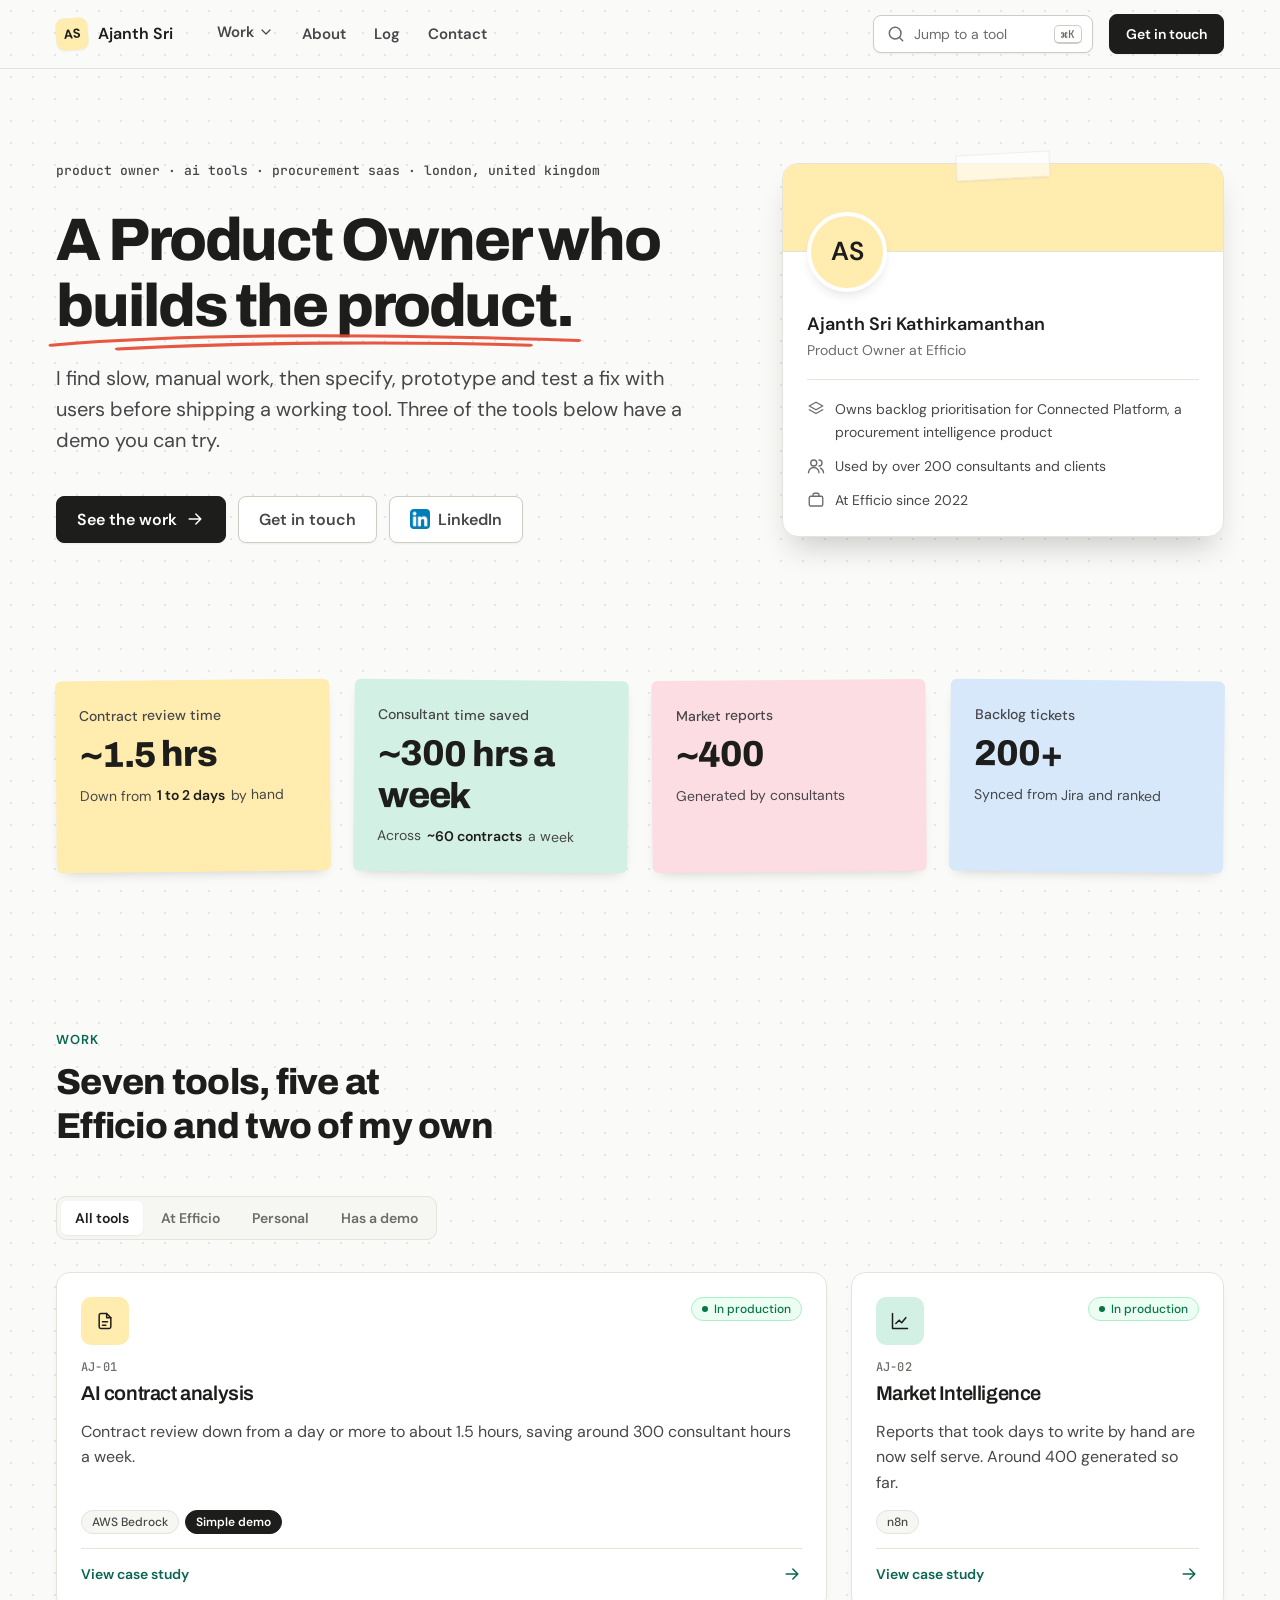
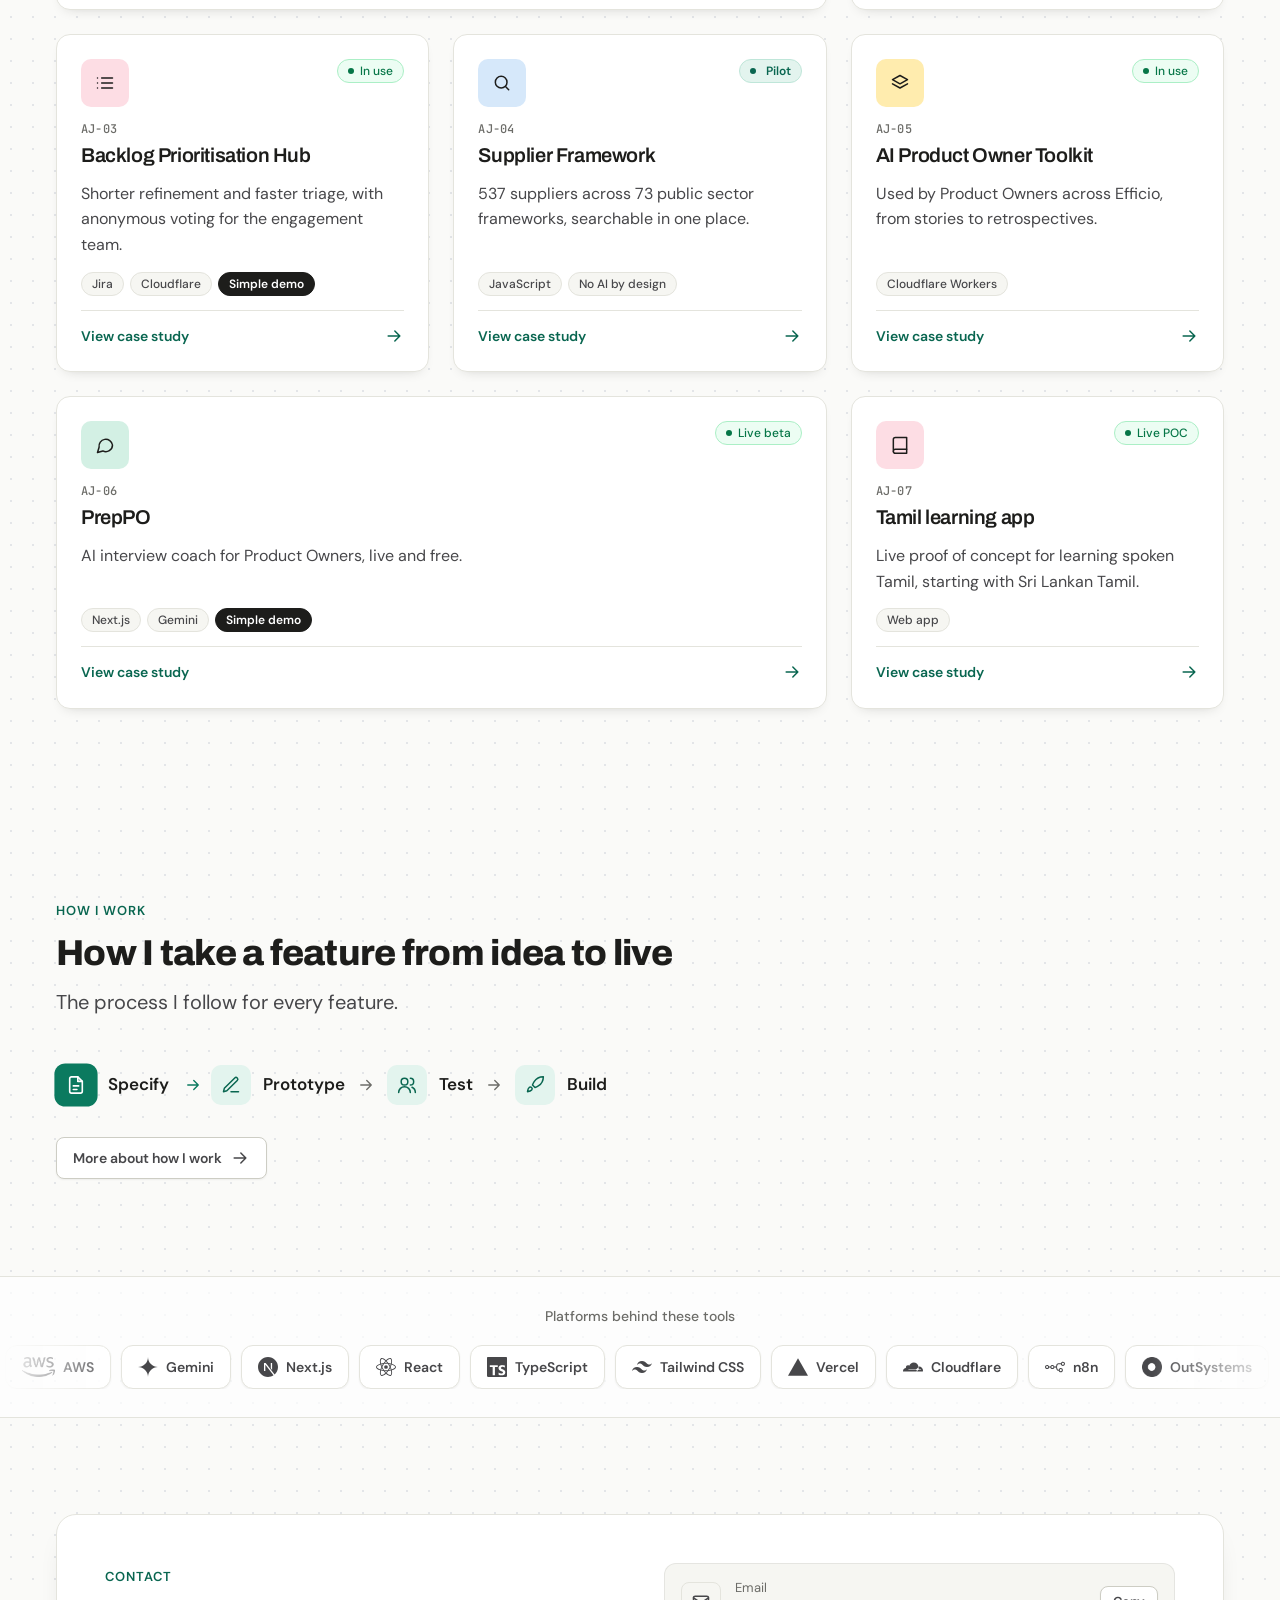
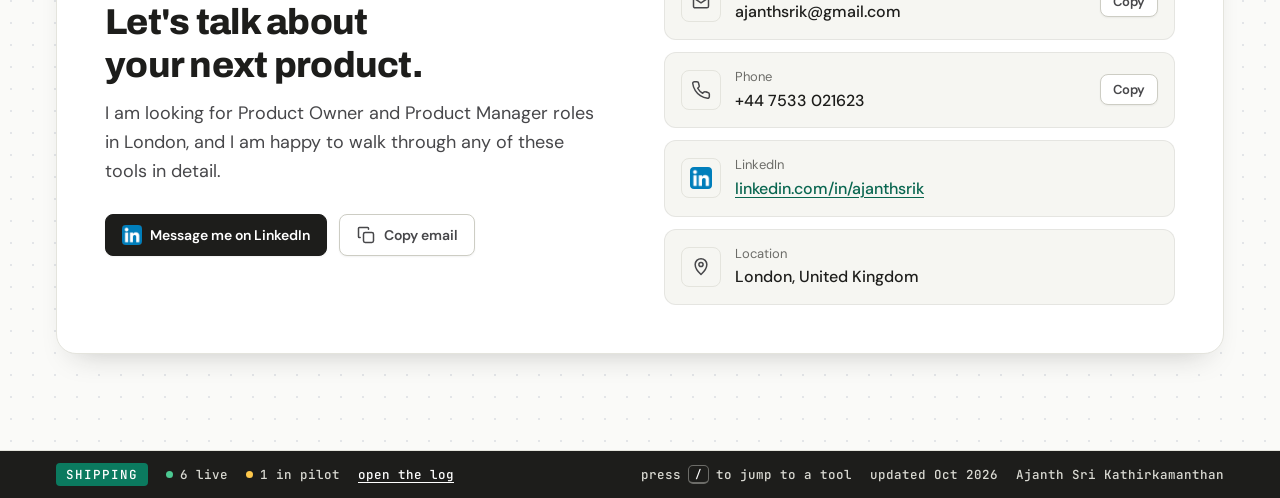
==== commit 2b34a469: "Tagline, ticket keys, status bar, link preview, career path, shipped log, Tamil app live Co-Authored" ====
--- a/index.html
+++ b/index.html
@@ -8,6 +8,13 @@
 <meta property="og:title" content="Ajanth Sri Kathirkamanthan | Product Owner">
 <meta property="og:description" content="Product Owner in London who builds the product. Seven tools, how they work and what they changed.">
 <meta property="og:type" content="website">
+<meta property="og:url" content="https://ajanth-portfolio.vercel.app/">
+<meta property="og:image" content="https://ajanth-portfolio.vercel.app/assets/og.png">
+<meta property="og:image:width" content="1200">
+<meta property="og:image:height" content="630">
+<meta property="og:image:alt" content="Ajanth Sri Kathirkamanthan, a Product Owner who builds the product">
+<meta name="twitter:card" content="summary_large_image">
+<meta name="twitter:image" content="https://ajanth-portfolio.vercel.app/assets/og.png">
 <meta name="robots" content="noindex, nofollow">
 <meta name="theme-color" content="#FAFAF8">
 <link rel="icon" href="data:image/svg+xml,%3Csvg xmlns='http://www.w3.org/2000/svg' viewBox='0 0 32 32'%3E%3Crect width='32' height='32' rx='8' fill='%23FFE27A'/%3E%3Ctext x='16' y='21' font-family='Arial,sans-serif' font-size='13' font-weight='700' fill='%231D1D1B' text-anchor='middle'%3EAS%3C/text%3E%3C/svg%3E">
@@ -65,12 +72,13 @@
 <a class="dd-item" href="work/supplier-framework.html"><span class="icon-tile"><svg class="i"><use href="#i-search"/></svg></span><span><b>Supplier Framework</b><small>537 suppliers across 73 public sector frameworks, searchable in one place.</small></span></a>
 <a class="dd-item" href="work/po-toolkit.html"><span class="icon-tile"><svg class="i"><use href="#i-layers"/></svg></span><span><b>AI Product Owner Toolkit</b><small>Used by Product Owners across Efficio, from stories to retrospectives.</small></span></a></div>
           <div class="dd-col"><p class="dd-h">Personal</p><a class="dd-item" href="work/preppo.html"><span class="icon-tile"><svg class="i"><use href="#i-chat"/></svg></span><span><b>PrepPO</b><small>AI interview coach for Product Owners, live and free.</small></span></a>
-<a class="dd-item" href="work/tamil-app.html"><span class="icon-tile"><svg class="i"><use href="#i-book"/></svg></span><span><b>Tamil learning app</b><small>Proof of concept spec complete, build under way.</small></span></a>
+<a class="dd-item" href="work/tamil-app.html"><span class="icon-tile"><svg class="i"><use href="#i-book"/></svg></span><span><b>Tamil learning app</b><small>Live proof of concept for learning spoken Tamil, starting with Sri Lankan Tamil.</small></span></a>
             <a class="dd-all" href="#work">See all seven tools<svg class="i"><use href="#i-arrow"/></svg></a>
           </div>
         </div>
       </div>
       <a href="about.html">About</a>
+      <a href="log.html">Log</a>
       <a href="#contact">Contact</a>
     </nav>
     <div class="spacer"></div>
@@ -92,6 +100,7 @@
       <div class="m-links">
         <a href="#work">All work</a>
         <a href="about.html">About and how I work</a>
+        <a href="log.html">Shipped log</a>
         <a href="#contact">Contact</a>
       </div>
       <a class="btn primary m-cta" href="#contact">Get in touch</a>
@@ -102,7 +111,7 @@
   <section class="hero">
     <div class="container">
       <div>
-        <p class="eyebrow">Product Owner · London, United Kingdom</p>
+        <p class="eyebrow tagline">product owner · ai tools · procurement saas · london, united kingdom</p>
         <h1>A Product Owner who <span class="grad scribble-wrap">builds the product.<svg class="scribble" viewBox="0 0 300 24" preserveAspectRatio="none" aria-hidden="true"><path d="M3 17 C 70 6, 160 4, 297 12 M 40 21 C 110 14, 200 13, 270 17"/></svg></span></h1>
         <p class="lede">I find slow, manual work, then specify, prototype and test a fix with users before shipping a working tool. Three of the tools below have a demo you can try.</p>
         <div class="actions">
@@ -151,13 +160,13 @@
         <button type="button" aria-pressed="false" data-filter="demo">Has a demo</button>
       </div>
       <div class="grid" id="tiles">
-        <a class="tile wide" href="work/contract-analysis.html" data-href="work/contract-analysis.html" data-group="efficio demo"><div class="top"><span class="icon-tile"><svg class="i"><use href="#i-file"/></svg></span><span class="badge ok"><span class="dot"></span>In production</span></div><h3>AI contract analysis</h3><p class="result">Contract review down from a day or more to about 1.5 hours, saving around 300 consultant hours a week.</p><div class="tags"><span class="badge">AWS Bedrock</span><span class="badge brand">Simple demo</span></div><div class="foot">View case study <svg class="i"><use href="#i-arrow"/></svg></div></a>
-        <a class="tile" href="work/market-intelligence.html" data-href="work/market-intelligence.html" data-group="efficio"><div class="top"><span class="icon-tile"><svg class="i"><use href="#i-chart"/></svg></span><span class="badge ok"><span class="dot"></span>In production</span></div><h3>Market Intelligence</h3><p class="result">Reports that took days to write by hand are now self serve. Around 400 generated so far.</p><div class="tags"><span class="badge">n8n</span></div><div class="foot">View case study <svg class="i"><use href="#i-arrow"/></svg></div></a>
-        <a class="tile" href="work/backlog-hub.html" data-href="work/backlog-hub.html" data-group="efficio demo"><div class="top"><span class="icon-tile"><svg class="i"><use href="#i-list"/></svg></span><span class="badge ok"><span class="dot"></span>In use</span></div><h3>Backlog Prioritisation Hub</h3><p class="result">Shorter refinement and faster triage, with anonymous voting for the engagement team.</p><div class="tags"><span class="badge">Jira</span><span class="badge">Cloudflare</span><span class="badge brand">Simple demo</span></div><div class="foot">View case study <svg class="i"><use href="#i-arrow"/></svg></div></a>
-        <a class="tile" href="work/supplier-framework.html" data-href="work/supplier-framework.html" data-group="efficio"><div class="top"><span class="icon-tile"><svg class="i"><use href="#i-search"/></svg></span><span class="badge brand"><span class="dot"></span>Pilot</span></div><h3>Supplier Framework</h3><p class="result">537 suppliers across 73 public sector frameworks, searchable in one place.</p><div class="tags"><span class="badge">JavaScript</span><span class="badge">No AI by design</span></div><div class="foot">View case study <svg class="i"><use href="#i-arrow"/></svg></div></a>
-        <a class="tile" href="work/po-toolkit.html" data-href="work/po-toolkit.html" data-group="efficio"><div class="top"><span class="icon-tile"><svg class="i"><use href="#i-layers"/></svg></span><span class="badge ok"><span class="dot"></span>In use</span></div><h3>AI Product Owner Toolkit</h3><p class="result">Used by Product Owners across Efficio, from stories to retrospectives.</p><div class="tags"><span class="badge">Cloudflare Workers</span></div><div class="foot">View case study <svg class="i"><use href="#i-arrow"/></svg></div></a>
-        <a class="tile wide" href="work/preppo.html" data-href="work/preppo.html" data-group="personal demo"><div class="top"><span class="icon-tile"><svg class="i"><use href="#i-chat"/></svg></span><span class="badge ok"><span class="dot"></span>Live beta</span></div><h3>PrepPO</h3><p class="result">AI interview coach for Product Owners, live and free.</p><div class="tags"><span class="badge">Next.js</span><span class="badge">Gemini</span><span class="badge brand">Simple demo</span></div><div class="foot">View case study <svg class="i"><use href="#i-arrow"/></svg></div></a>
-        <a class="tile" href="work/tamil-app.html" data-href="work/tamil-app.html" data-group="personal"><div class="top"><span class="icon-tile"><svg class="i"><use href="#i-book"/></svg></span><span class="badge warn"><span class="dot"></span>In progress</span></div><h3>Tamil learning app</h3><p class="result">Proof of concept spec complete, build under way.</p><div class="tags"><span class="badge">Spec complete</span></div><div class="foot">View case study <svg class="i"><use href="#i-arrow"/></svg></div></a>
+        <a class="tile wide" href="work/contract-analysis.html" data-href="work/contract-analysis.html" data-group="efficio demo"><div class="top"><span class="icon-tile"><svg class="i"><use href="#i-file"/></svg></span><span class="badge ok"><span class="dot"></span>In production</span></div><span class="key">AJ-01</span><h3>AI contract analysis</h3><p class="result">Contract review down from a day or more to about 1.5 hours, saving around 300 consultant hours a week.</p><div class="tags"><span class="badge">AWS Bedrock</span><span class="badge brand">Simple demo</span></div><div class="foot">View case study <svg class="i"><use href="#i-arrow"/></svg></div></a>
+        <a class="tile" href="work/market-intelligence.html" data-href="work/market-intelligence.html" data-group="efficio"><div class="top"><span class="icon-tile"><svg class="i"><use href="#i-chart"/></svg></span><span class="badge ok"><span class="dot"></span>In production</span></div><span class="key">AJ-02</span><h3>Market Intelligence</h3><p class="result">Reports that took days to write by hand are now self serve. Around 400 generated so far.</p><div class="tags"><span class="badge">n8n</span></div><div class="foot">View case study <svg class="i"><use href="#i-arrow"/></svg></div></a>
+        <a class="tile" href="work/backlog-hub.html" data-href="work/backlog-hub.html" data-group="efficio demo"><div class="top"><span class="icon-tile"><svg class="i"><use href="#i-list"/></svg></span><span class="badge ok"><span class="dot"></span>In use</span></div><span class="key">AJ-03</span><h3>Backlog Prioritisation Hub</h3><p class="result">Shorter refinement and faster triage, with anonymous voting for the engagement team.</p><div class="tags"><span class="badge">Jira</span><span class="badge">Cloudflare</span><span class="badge brand">Simple demo</span></div><div class="foot">View case study <svg class="i"><use href="#i-arrow"/></svg></div></a>
+        <a class="tile" href="work/supplier-framework.html" data-href="work/supplier-framework.html" data-group="efficio"><div class="top"><span class="icon-tile"><svg class="i"><use href="#i-search"/></svg></span><span class="badge brand"><span class="dot"></span>Pilot</span></div><span class="key">AJ-04</span><h3>Supplier Framework</h3><p class="result">537 suppliers across 73 public sector frameworks, searchable in one place.</p><div class="tags"><span class="badge">JavaScript</span><span class="badge">No AI by design</span></div><div class="foot">View case study <svg class="i"><use href="#i-arrow"/></svg></div></a>
+        <a class="tile" href="work/po-toolkit.html" data-href="work/po-toolkit.html" data-group="efficio"><div class="top"><span class="icon-tile"><svg class="i"><use href="#i-layers"/></svg></span><span class="badge ok"><span class="dot"></span>In use</span></div><span class="key">AJ-05</span><h3>AI Product Owner Toolkit</h3><p class="result">Used by Product Owners across Efficio, from stories to retrospectives.</p><div class="tags"><span class="badge">Cloudflare Workers</span></div><div class="foot">View case study <svg class="i"><use href="#i-arrow"/></svg></div></a>
+        <a class="tile wide" href="work/preppo.html" data-href="work/preppo.html" data-group="personal demo"><div class="top"><span class="icon-tile"><svg class="i"><use href="#i-chat"/></svg></span><span class="badge ok"><span class="dot"></span>Live beta</span></div><span class="key">AJ-06</span><h3>PrepPO</h3><p class="result">AI interview coach for Product Owners, live and free.</p><div class="tags"><span class="badge">Next.js</span><span class="badge">Gemini</span><span class="badge brand">Simple demo</span></div><div class="foot">View case study <svg class="i"><use href="#i-arrow"/></svg></div></a>
+        <a class="tile" href="work/tamil-app.html" data-href="work/tamil-app.html" data-group="personal"><div class="top"><span class="icon-tile"><svg class="i"><use href="#i-book"/></svg></span><span class="badge ok"><span class="dot"></span>Live POC</span></div><span class="key">AJ-07</span><h3>Tamil learning app</h3><p class="result">Live proof of concept for learning spoken Tamil, starting with Sri Lankan Tamil.</p><div class="tags"><span class="badge">Web app</span></div><div class="foot">View case study <svg class="i"><use href="#i-arrow"/></svg></div></a>
       </div>
     </div>
   </section>
@@ -203,7 +212,19 @@
     </div>
   </section>
 </main>
-<footer><div class="container"><span>Ajanth Sri Kathirkamanthan</span><span>Press <kbd>⌘K</kbd> or <kbd>/</kbd> to jump anywhere</span></div></footer>
+<footer class="statusbar">
+  <div class="container sb">
+    <span class="sb-mode">SHIPPING</span>
+    <span class="sb-item"><i class="sb-dot live"></i>6 live</span>
+    <span class="sb-item"><i class="sb-dot pilot"></i>1 in pilot</span>
+    <a class="sb-item sb-link" href="log.html">open the log</a>
+    <span class="sb-gap"></span>
+    <span class="sb-item sb-hint">press <kbd>/</kbd> to jump to a tool</span>
+    <span class="sb-item">updated Oct 2026</span>
+    <span class="sb-item sb-name">Ajanth Sri Kathirkamanthan</span>
+  </div>
+</footer>
+
 
 <div class="overlay" id="overlay" hidden>
   <div class="palette" role="dialog" aria-modal="true" aria-label="Jump to">
--- a/assets/site.css
+++ b/assets/site.css
@@ -504,6 +504,57 @@
 .lg12 { --c: #FF5C8A; } .lg12 .lg { --m: url([data-uri]); width: 20px; }
 .lg13 { --c: #3776AB; } .lg13 .lg { --m: url([data-uri]); width: 20px; }
 
+/* Monospace accents: tagline, ticket keys, status bar */
+.eyebrow.tagline { font: 500 13px/1.5 var(--mono); letter-spacing: 0; text-transform: none; color: var(--fg-2); }
+.key { display: block; font: 500 12px var(--mono); color: var(--fg-3); letter-spacing: .02em; }
+.tile .key { margin-bottom: -8px; }
+.case-head .key { margin-bottom: 6px; }
+.statusbar { background: var(--fg); color: #DADAD3; font: 500 12.5px var(--mono); }
+.statusbar .sb { display: flex; flex-wrap: wrap; align-items: center; gap: 6px 18px; padding-block: 12px; }
+.sb-mode { background: var(--brand); color: #fff; padding: 3px 10px; border-radius: 4px; letter-spacing: .08em; font-weight: 500; }
+.sb-item { display: inline-flex; align-items: center; gap: 7px; white-space: nowrap; }
+.sb-dot { width: 7px; height: 7px; border-radius: 50%; background: #4CC992; }
+.sb-dot.pilot { background: #FEC84B; }
+.sb-link { color: #fff; text-decoration: underline; text-underline-offset: 3px; }
+.sb-gap { flex: 1; }
+.statusbar kbd { background: transparent; color: #fff; border-color: #6C6C68; }
+@media (max-width: 720px) { .sb-gap, .sb-hint, .sb-name { display: none; } }
+
+/* About: career path */
+.path { list-style: none; padding: 0; margin: 0; display: grid; grid-template-columns: repeat(4, minmax(0,1fr)); gap: 16px; position: relative; }
+.path li { display: flex; flex-direction: column; gap: 12px; background: var(--bg); border: 1px solid var(--line); border-radius: 14px; padding: 20px; box-shadow: 0 6px 14px -10px rgba(29,29,27,.25); }
+.path li:last-child { border-color: var(--brand-ring); background: var(--brand-soft); }
+.path-n { font: 500 12px var(--mono); color: var(--fg-3); }
+.path h3 { font-size: 18px; }
+.path .where { font: 500 13px var(--mono); color: var(--brand-strong); margin-top: 2px; }
+.path p:not(.where) { color: var(--fg-2); font-size: 15px; margin-top: 8px; }
+@media (max-width: 900px) { .path { grid-template-columns: repeat(2, minmax(0,1fr)); } }
+@media (max-width: 560px) { .path { grid-template-columns: minmax(0,1fr); } }
+
+/* Shipped log */
+.log-section { padding-top: 32px; }
+.log-wrap { display: grid; grid-template-columns: 300px minmax(0,1fr); gap: 48px; align-items: start; }
+.now { position: sticky; top: 24px; background: var(--note-yellow); border-radius: 6px; padding: 22px; box-shadow: 0 6px 14px -8px rgba(29,29,27,.28); display: flex; flex-direction: column; gap: 12px; }
+.now .checks li { font-size: 15px; }
+.log { list-style: none; padding: 0; margin: 0; border-left: 2px solid var(--line); }
+.log-item { display: grid; grid-template-columns: 170px minmax(0,1fr); gap: 20px; padding: 0 0 28px 24px; position: relative; }
+.log-item::before { content: ""; position: absolute; left: -7px; top: 6px; width: 12px; height: 12px; border-radius: 50%; background: var(--bg); border: 2px solid var(--brand); }
+.log-item time { font: 500 13px/1.6 var(--mono); color: var(--fg-2); }
+.log-tool { display: flex; flex-wrap: wrap; align-items: center; gap: 10px; margin-bottom: 6px; }
+.log-tool a { display: inline-flex; align-items: baseline; gap: 10px; font-weight: 700; font-family: var(--display); color: var(--fg); text-decoration: none; font-size: 18px; }
+.log-tool a:hover { color: var(--brand-strong); }
+.log-tool .key, .earlier .key { display: inline; }
+.log-item p:not(.log-tool) { color: var(--fg-2); }
+.earlier { margin-top: 12px; padding-top: 24px; border-top: 1px solid var(--line); }
+.earlier h2 { font-size: 20px; margin-bottom: 12px; }
+.earlier ul { list-style: none; padding: 0; margin: 0; display: flex; flex-direction: column; gap: 10px; }
+.earlier li { display: flex; flex-wrap: wrap; gap: 4px 14px; align-items: baseline; }
+.earlier a { display: inline-flex; gap: 10px; align-items: baseline; font-weight: 600; color: var(--fg); text-decoration: none; }
+.earlier a:hover { color: var(--brand-strong); }
+.earlier li span:last-child { color: var(--fg-2); font-size: 15px; }
+@media (max-width: 900px) { .log-wrap { grid-template-columns: minmax(0,1fr); gap: 32px; } .now { position: static; } }
+@media (max-width: 560px) { .log-item { grid-template-columns: minmax(0,1fr); gap: 4px; } }
+
 /* Hero entrance on load */
 @media (prefers-reduced-motion: no-preference) {
   .hero .eyebrow, .hero h1, .hero .lede, .hero .actions, .hero .profile { animation: rise .7s cubic-bezier(.2,.7,.2,1) both; }
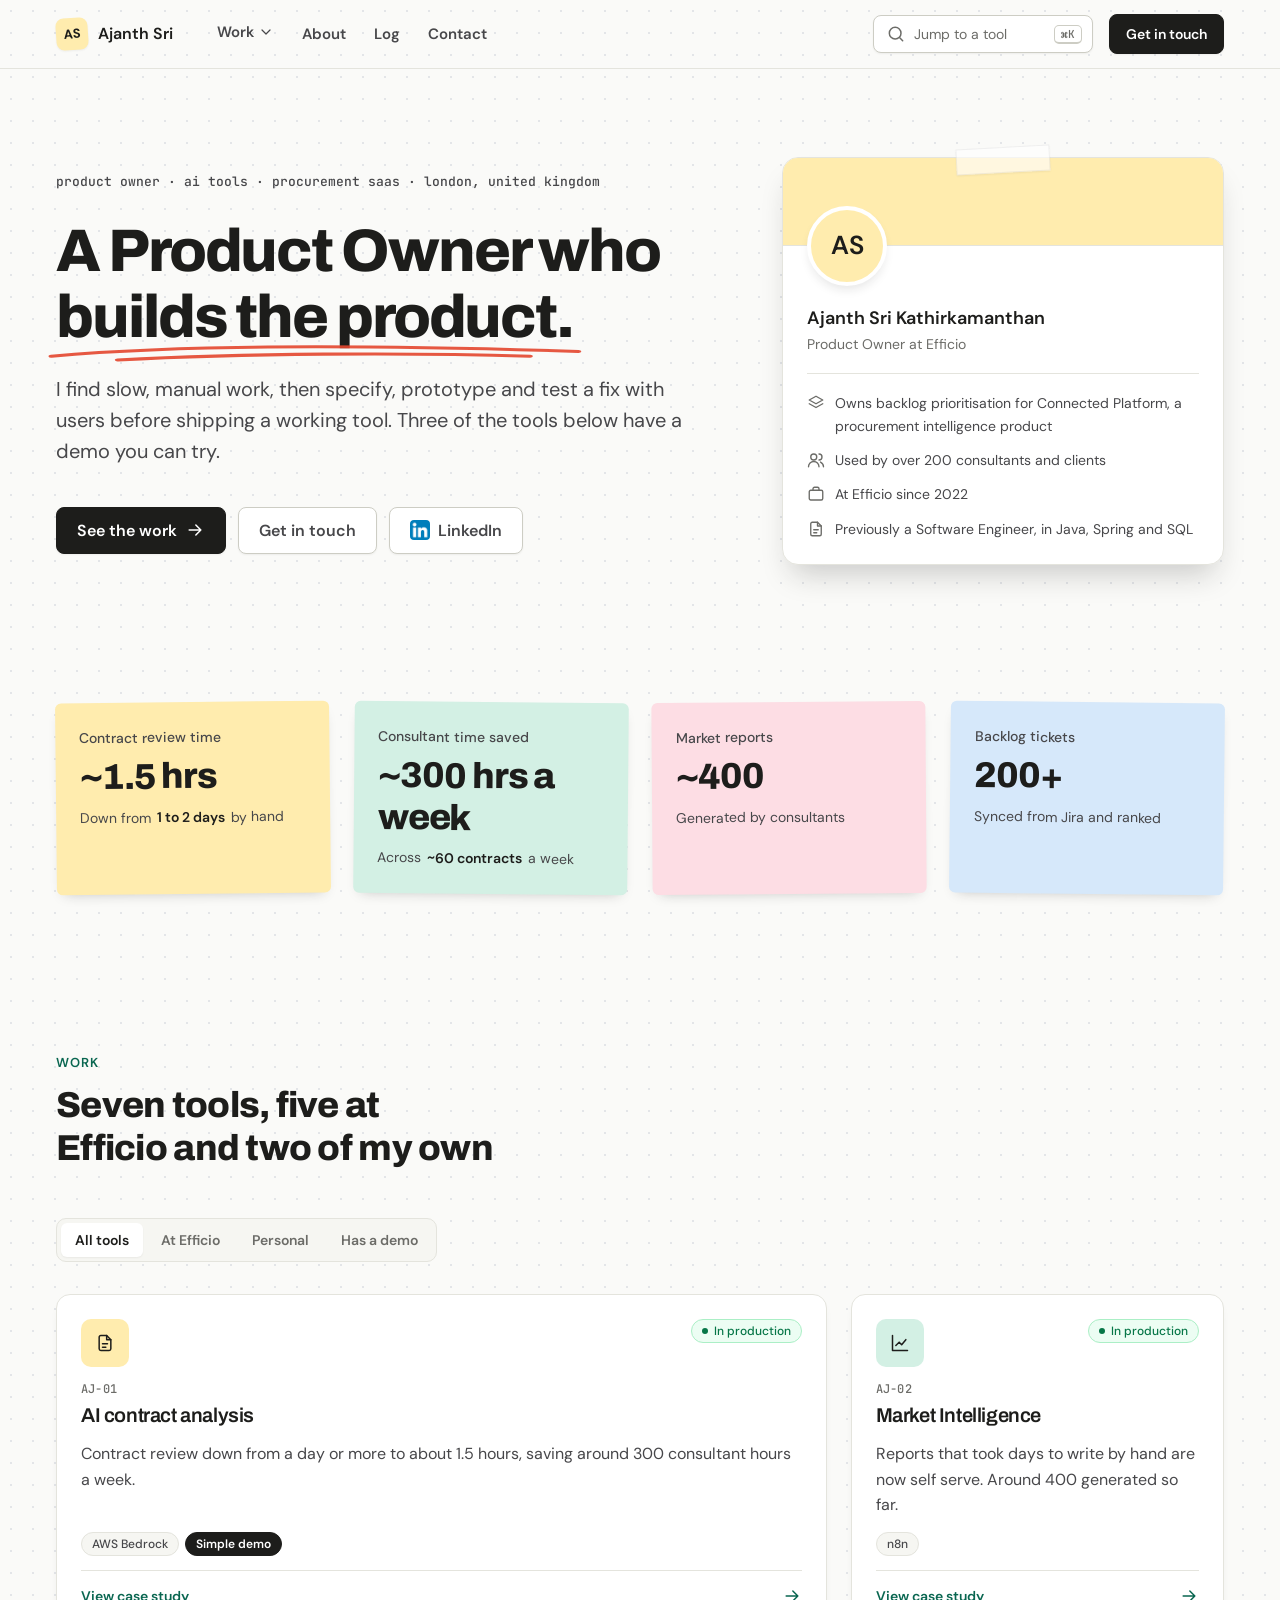
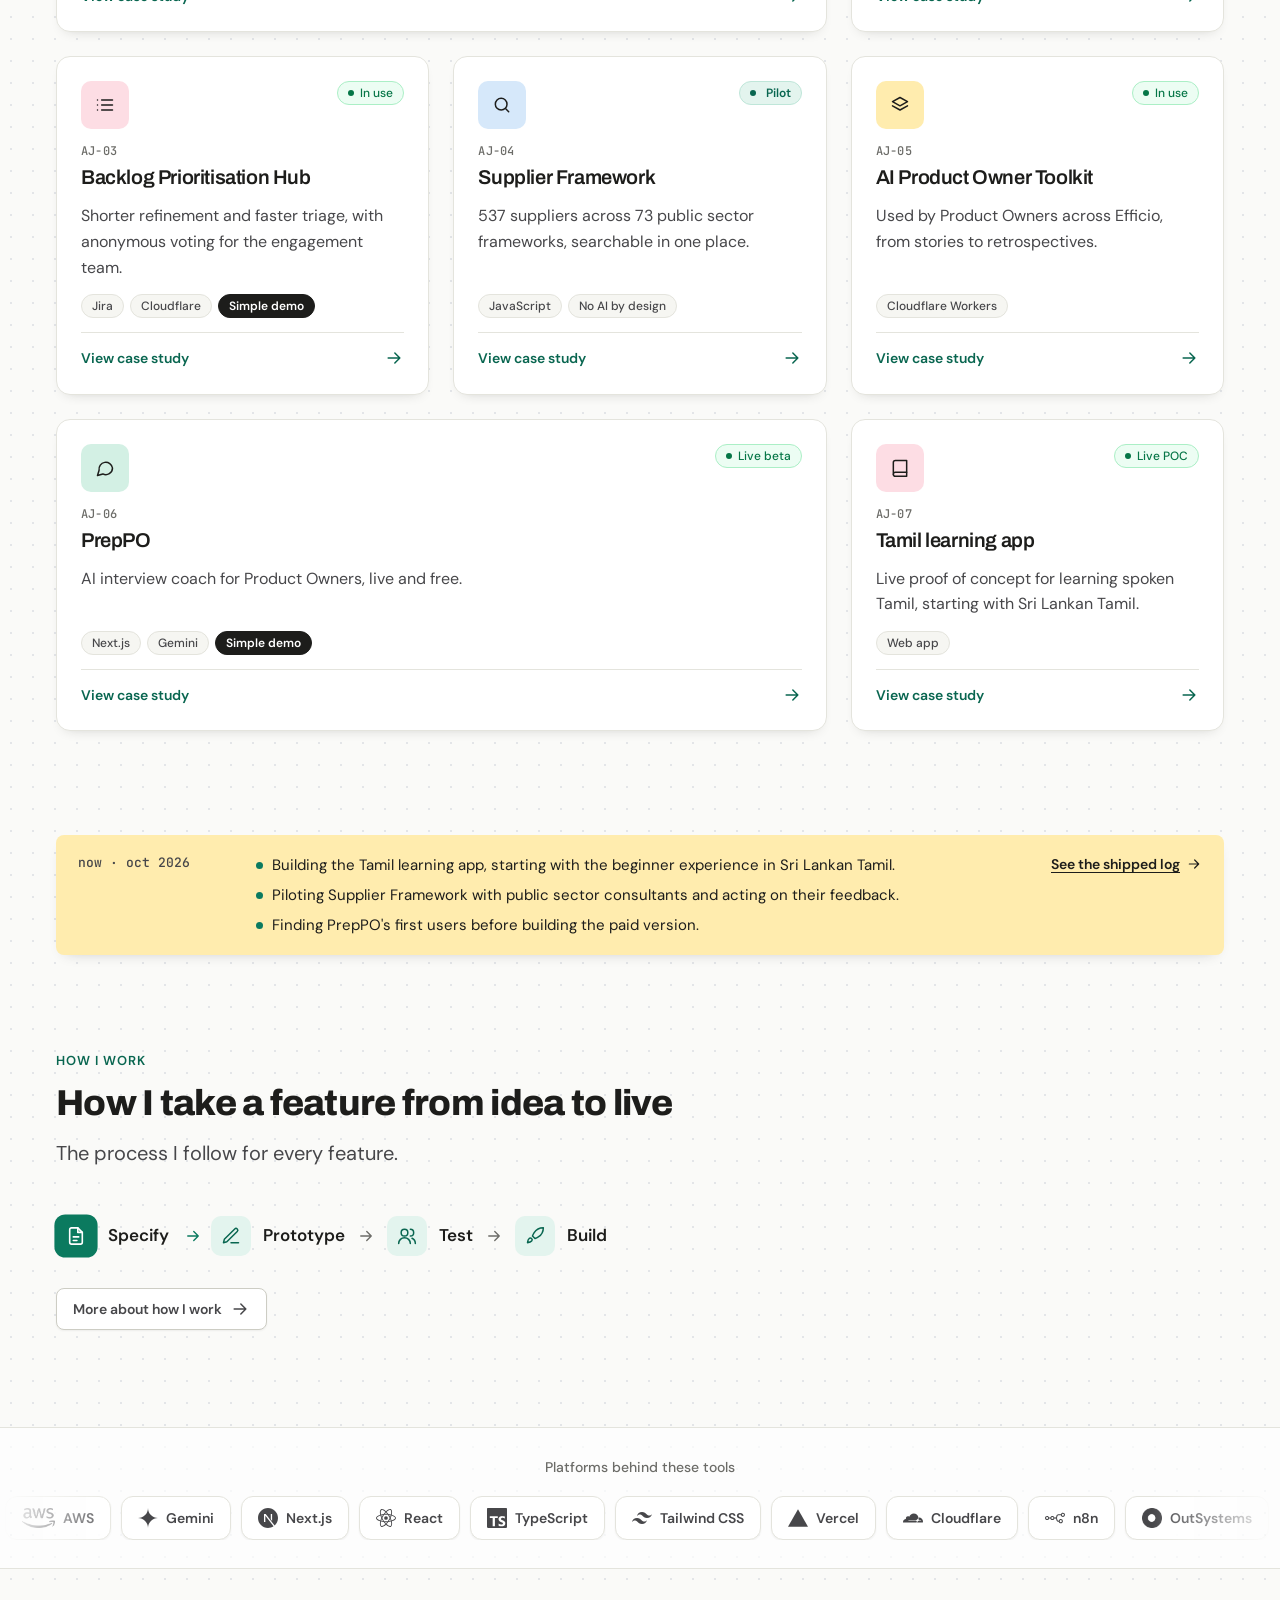
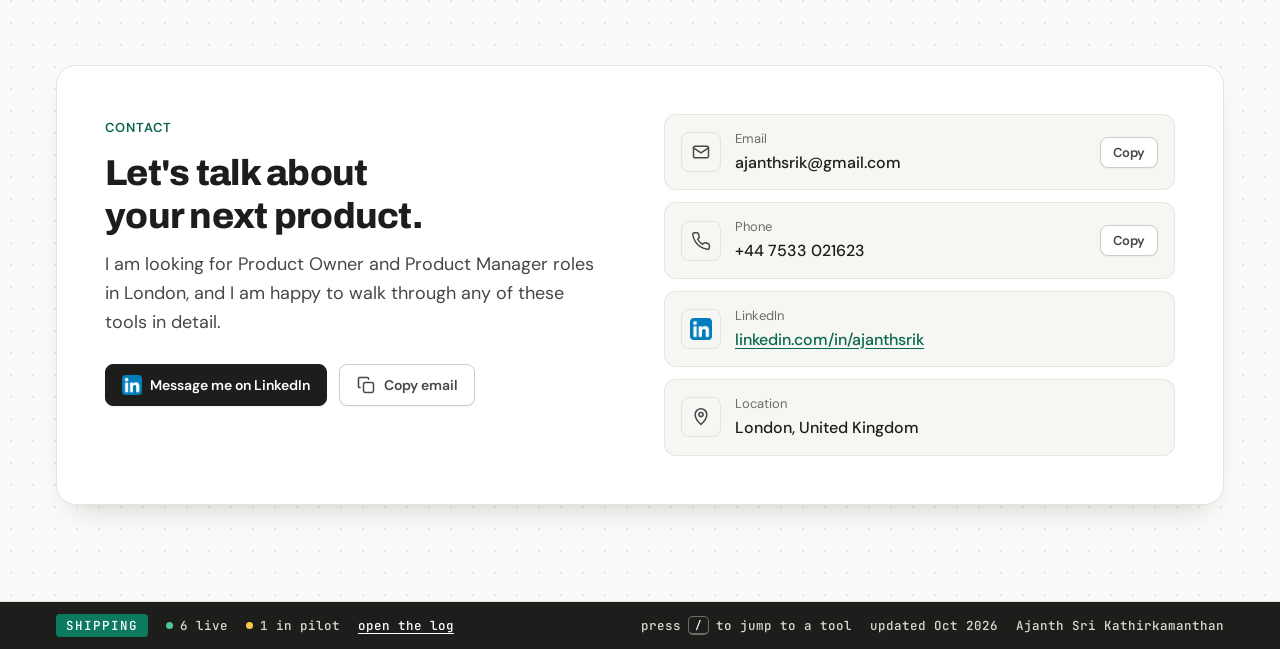
==== commit 6fcc72c6: "Home: engineering background on profile card and a Now strip Co-Authored-By: Claude Opus 5.5 <norepl" ====
--- a/index.html
+++ b/index.html
@@ -132,6 +132,7 @@
             <div><svg class="i"><use href="#i-layers"/></svg><span>Owns backlog prioritisation for Connected Platform, a procurement intelligence product</span></div>
             <div><svg class="i"><use href="#i-users"/></svg><span>Used by over 200 consultants and clients</span></div>
             <div><svg class="i"><use href="#i-brief"/></svg><span>At Efficio since 2022</span></div>
+            <div><svg class="i"><use href="#i-file"/></svg><span>Previously a Software Engineer, in Java, Spring and SQL</span></div>
           </div>
         </div>
       </aside>
@@ -167,6 +168,16 @@
         <a class="tile" href="work/po-toolkit.html" data-href="work/po-toolkit.html" data-group="efficio"><div class="top"><span class="icon-tile"><svg class="i"><use href="#i-layers"/></svg></span><span class="badge ok"><span class="dot"></span>In use</span></div><span class="key">AJ-05</span><h3>AI Product Owner Toolkit</h3><p class="result">Used by Product Owners across Efficio, from stories to retrospectives.</p><div class="tags"><span class="badge">Cloudflare Workers</span></div><div class="foot">View case study <svg class="i"><use href="#i-arrow"/></svg></div></a>
         <a class="tile wide" href="work/preppo.html" data-href="work/preppo.html" data-group="personal demo"><div class="top"><span class="icon-tile"><svg class="i"><use href="#i-chat"/></svg></span><span class="badge ok"><span class="dot"></span>Live beta</span></div><span class="key">AJ-06</span><h3>PrepPO</h3><p class="result">AI interview coach for Product Owners, live and free.</p><div class="tags"><span class="badge">Next.js</span><span class="badge">Gemini</span><span class="badge brand">Simple demo</span></div><div class="foot">View case study <svg class="i"><use href="#i-arrow"/></svg></div></a>
         <a class="tile" href="work/tamil-app.html" data-href="work/tamil-app.html" data-group="personal"><div class="top"><span class="icon-tile"><svg class="i"><use href="#i-book"/></svg></span><span class="badge ok"><span class="dot"></span>Live POC</span></div><span class="key">AJ-07</span><h3>Tamil learning app</h3><p class="result">Live proof of concept for learning spoken Tamil, starting with Sri Lankan Tamil.</p><div class="tags"><span class="badge">Web app</span></div><div class="foot">View case study <svg class="i"><use href="#i-arrow"/></svg></div></a>
+      </div>
+    </div>
+  </section>
+
+  <section class="nowstrip" aria-label="What I am working on now">
+    <div class="container">
+      <div class="nowbar">
+        <p class="eyebrow tagline">now · oct 2026</p>
+        <ul><li>Building the Tamil learning app, starting with the beginner experience in Sri Lankan Tamil.</li><li>Piloting Supplier Framework with public sector consultants and acting on their feedback.</li><li>Finding PrepPO's first users before building the paid version.</li></ul>
+        <a class="nowlink" href="log.html">See the shipped log<svg class="i"><use href="#i-arrow"/></svg></a>
       </div>
     </div>
   </section>
--- a/assets/site.css
+++ b/assets/site.css
@@ -520,6 +520,16 @@
 .statusbar kbd { background: transparent; color: #fff; border-color: #6C6C68; }
 @media (max-width: 720px) { .sb-gap, .sb-hint, .sb-name { display: none; } }
 
+/* Home: Now strip */
+.nowstrip { padding-block: 8px 0; }
+.nowbar { display: grid; grid-template-columns: 150px minmax(0,1fr) auto; gap: 16px 28px; align-items: start; background: var(--note-yellow); border-radius: 8px; padding: 18px 22px; box-shadow: 0 6px 14px -10px rgba(29,29,27,.3); }
+.nowbar ul { list-style: none; padding: 0; margin: 0; display: flex; flex-direction: column; gap: 6px; }
+.nowbar li { color: var(--fg); font-size: 15px; padding-left: 16px; position: relative; }
+.nowbar li::before { content: ""; position: absolute; left: 0; top: .6em; width: 7px; height: 7px; border-radius: 50%; background: var(--brand); }
+.nowlink { display: inline-flex; align-items: center; gap: 6px; font-weight: 600; font-size: 14px; color: var(--fg); white-space: nowrap; }
+.nowlink svg { width: 16px; height: 16px; }
+@media (max-width: 900px) { .nowbar { grid-template-columns: minmax(0,1fr); } }
+
 /* About: career path */
 .path { list-style: none; padding: 0; margin: 0; display: grid; grid-template-columns: repeat(4, minmax(0,1fr)); gap: 16px; position: relative; }
 .path li { display: flex; flex-direction: column; gap: 12px; background: var(--bg); border: 1px solid var(--line); border-radius: 14px; padding: 20px; box-shadow: 0 6px 14px -10px rgba(29,29,27,.25); }
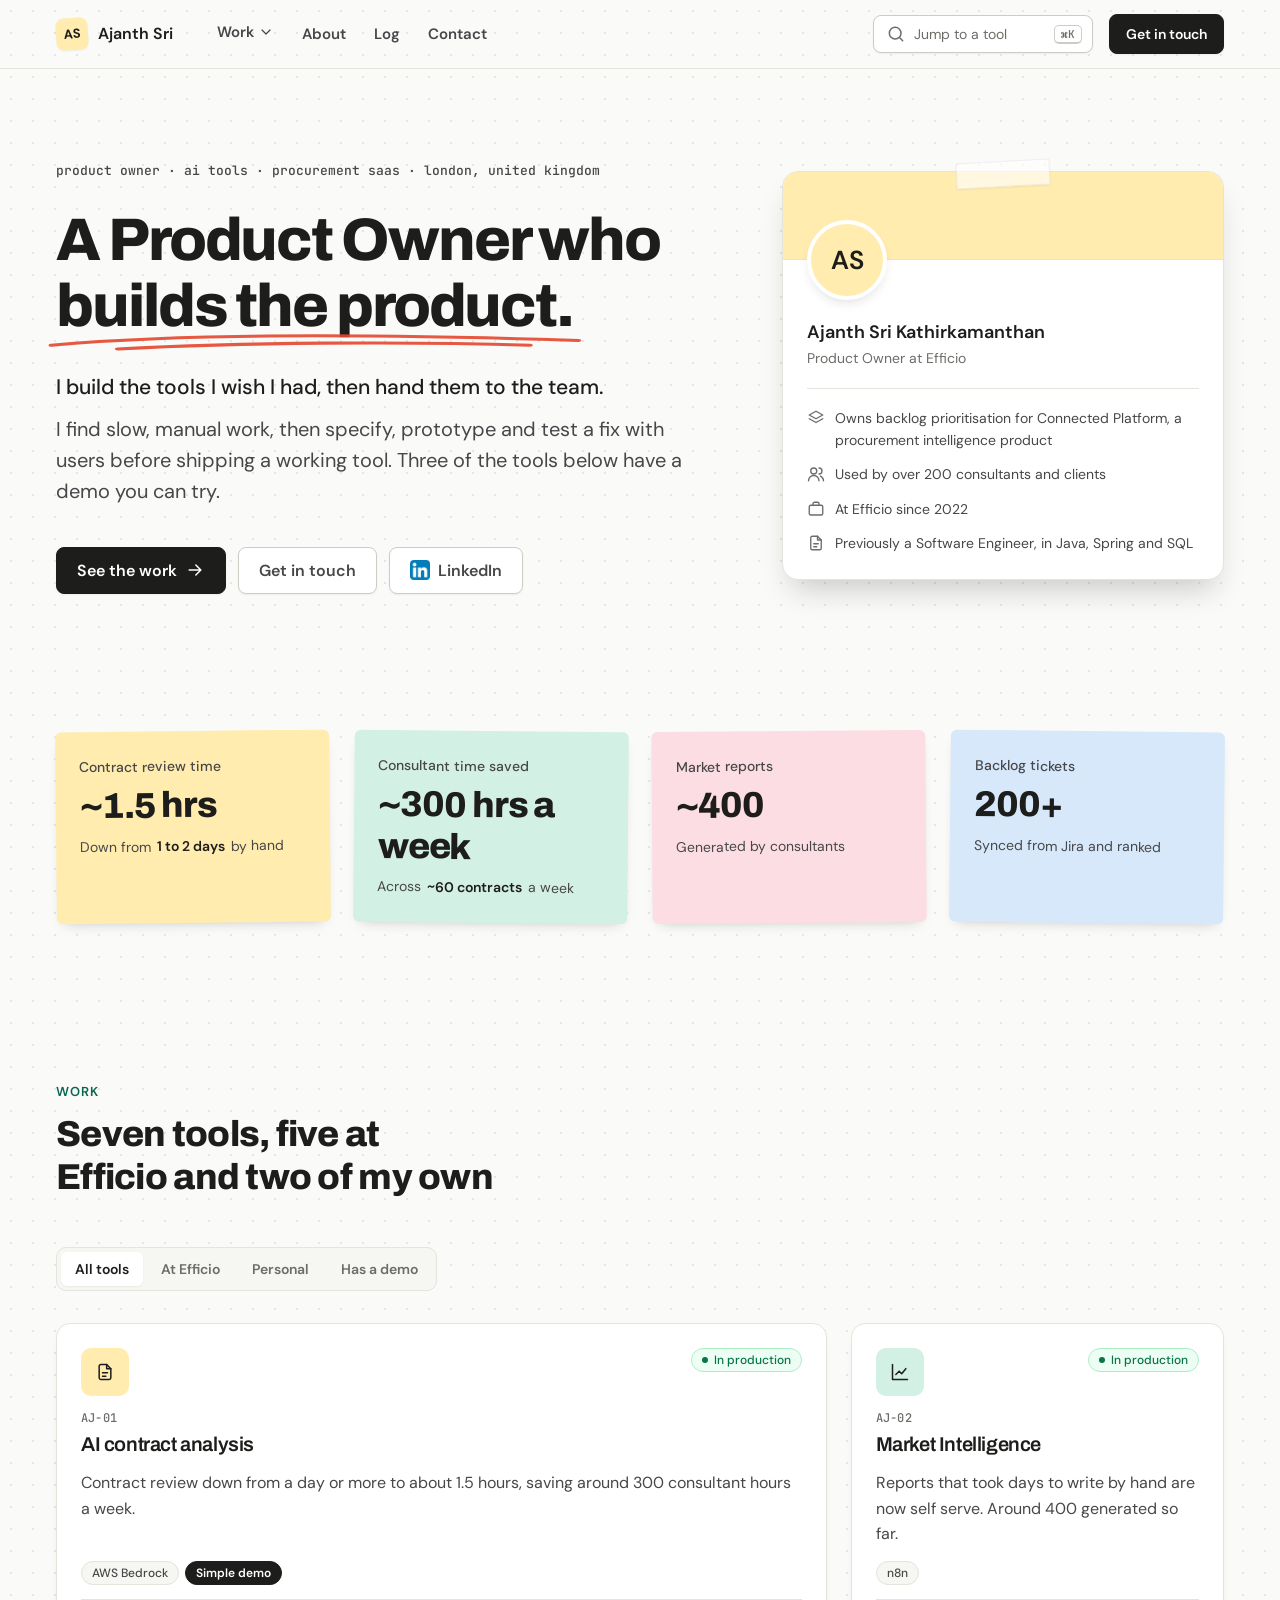
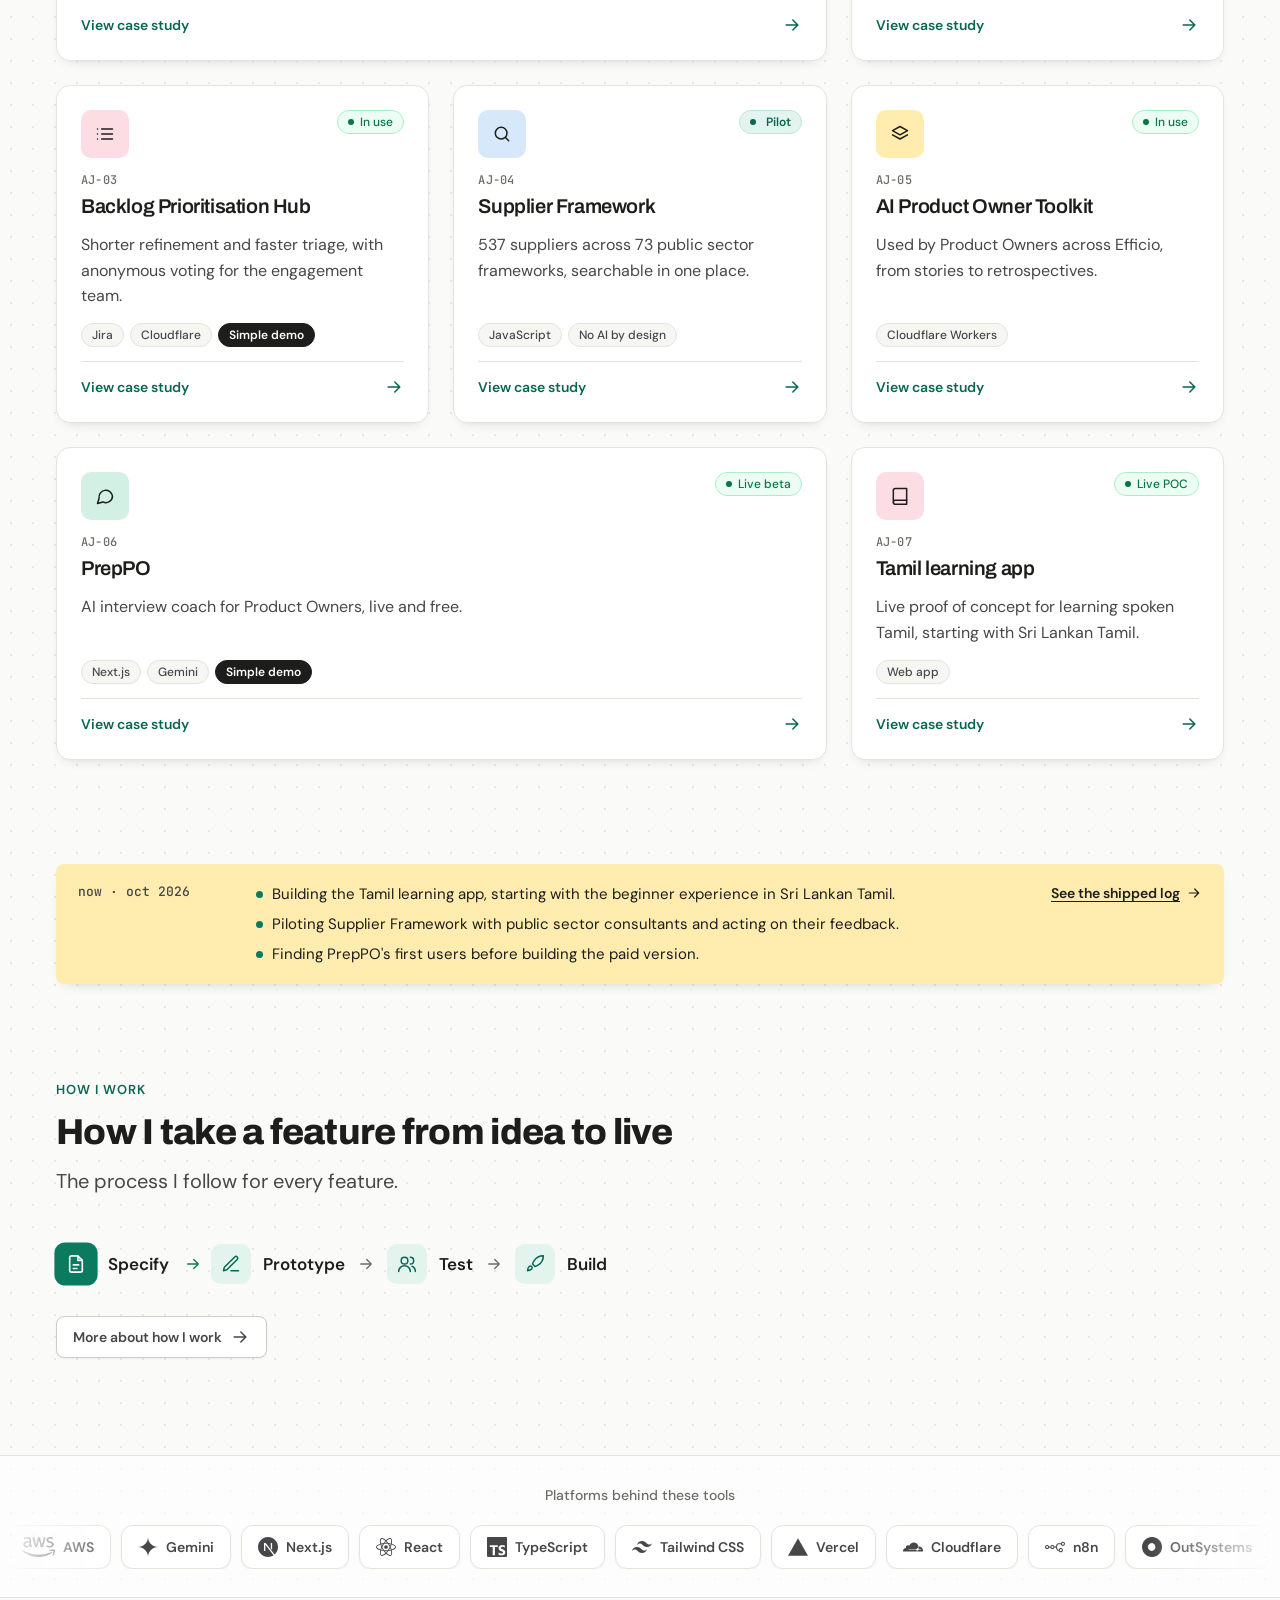
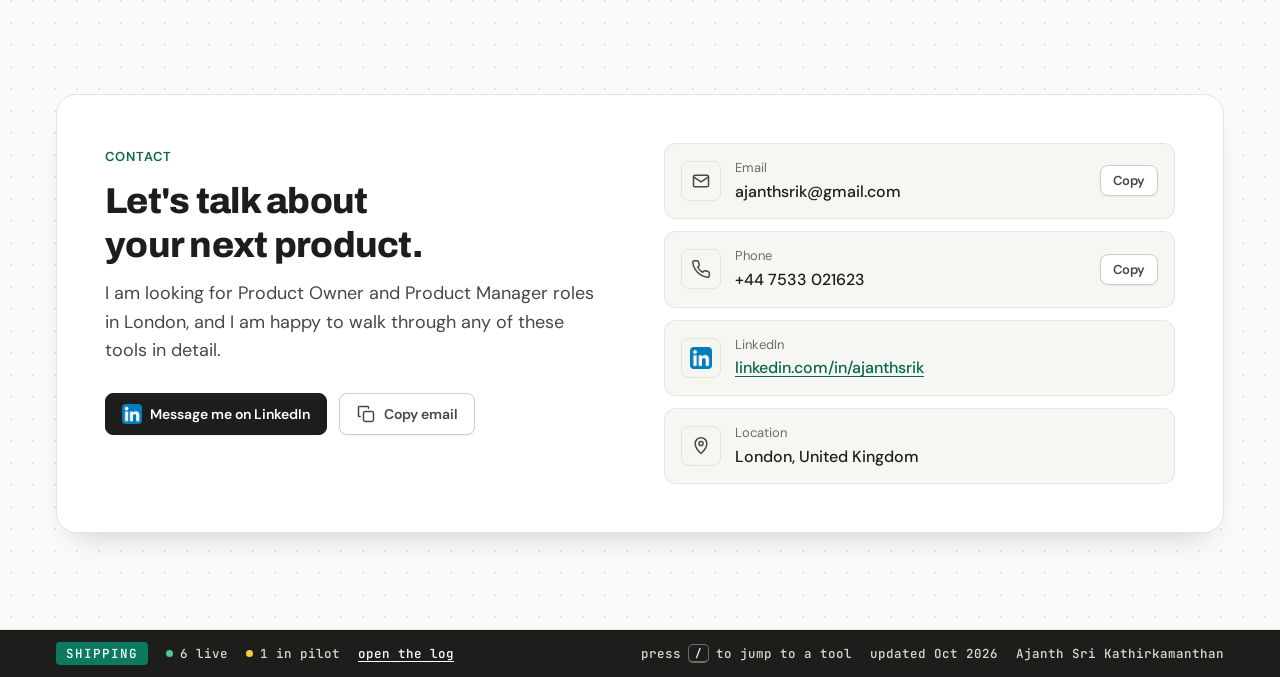
==== commit 957511c1: "Add personal line under the headline Co-Authored-By: Claude Opus 5.5 <noreply@anthropic.com> Claude-" ====
--- a/index.html
+++ b/index.html
@@ -113,6 +113,7 @@
       <div>
         <p class="eyebrow tagline">product owner · ai tools · procurement saas · london, united kingdom</p>
         <h1>A Product Owner who <span class="grad scribble-wrap">builds the product.<svg class="scribble" viewBox="0 0 300 24" preserveAspectRatio="none" aria-hidden="true"><path d="M3 17 C 70 6, 160 4, 297 12 M 40 21 C 110 14, 200 13, 270 17"/></svg></span></h1>
+        <p class="motto">I build the tools I wish I had, then hand them to the team.</p>
         <p class="lede">I find slow, manual work, then specify, prototype and test a fix with users before shipping a working tool. Three of the tools below have a demo you can try.</p>
         <div class="actions">
           <a class="btn primary" href="#work">See the work <svg class="i"><use href="#i-arrow"/></svg></a>
--- a/assets/site.css
+++ b/assets/site.css
@@ -520,6 +520,10 @@
 .statusbar kbd { background: transparent; color: #fff; border-color: #6C6C68; }
 @media (max-width: 720px) { .sb-gap, .sb-hint, .sb-name { display: none; } }
 
+/* Home: personal line under the headline */
+.hero .motto { font: 500 clamp(18px, 2vw, 21px)/1.4 var(--sans); color: var(--fg); margin-top: 34px; max-width: 32em; }
+.hero .motto + .lede { margin-top: 12px; }
+
 /* Home: Now strip */
 .nowstrip { padding-block: 8px 0; }
 .nowbar { display: grid; grid-template-columns: 150px minmax(0,1fr) auto; gap: 16px 28px; align-items: start; background: var(--note-yellow); border-radius: 8px; padding: 18px 22px; box-shadow: 0 6px 14px -10px rgba(29,29,27,.3); }
@@ -567,7 +571,8 @@
 
 /* Hero entrance on load */
 @media (prefers-reduced-motion: no-preference) {
-  .hero .eyebrow, .hero h1, .hero .lede, .hero .actions, .hero .profile { animation: rise .7s cubic-bezier(.2,.7,.2,1) both; }
+  .hero .eyebrow, .hero h1, .hero .motto, .hero .lede, .hero .actions, .hero .profile { animation: rise .7s cubic-bezier(.2,.7,.2,1) both; }
+  .hero .motto { animation-delay: .12s; }
   .hero h1 { animation-delay: .08s; }
   .hero .lede { animation-delay: .16s; }
   .hero .actions { animation-delay: .24s; }
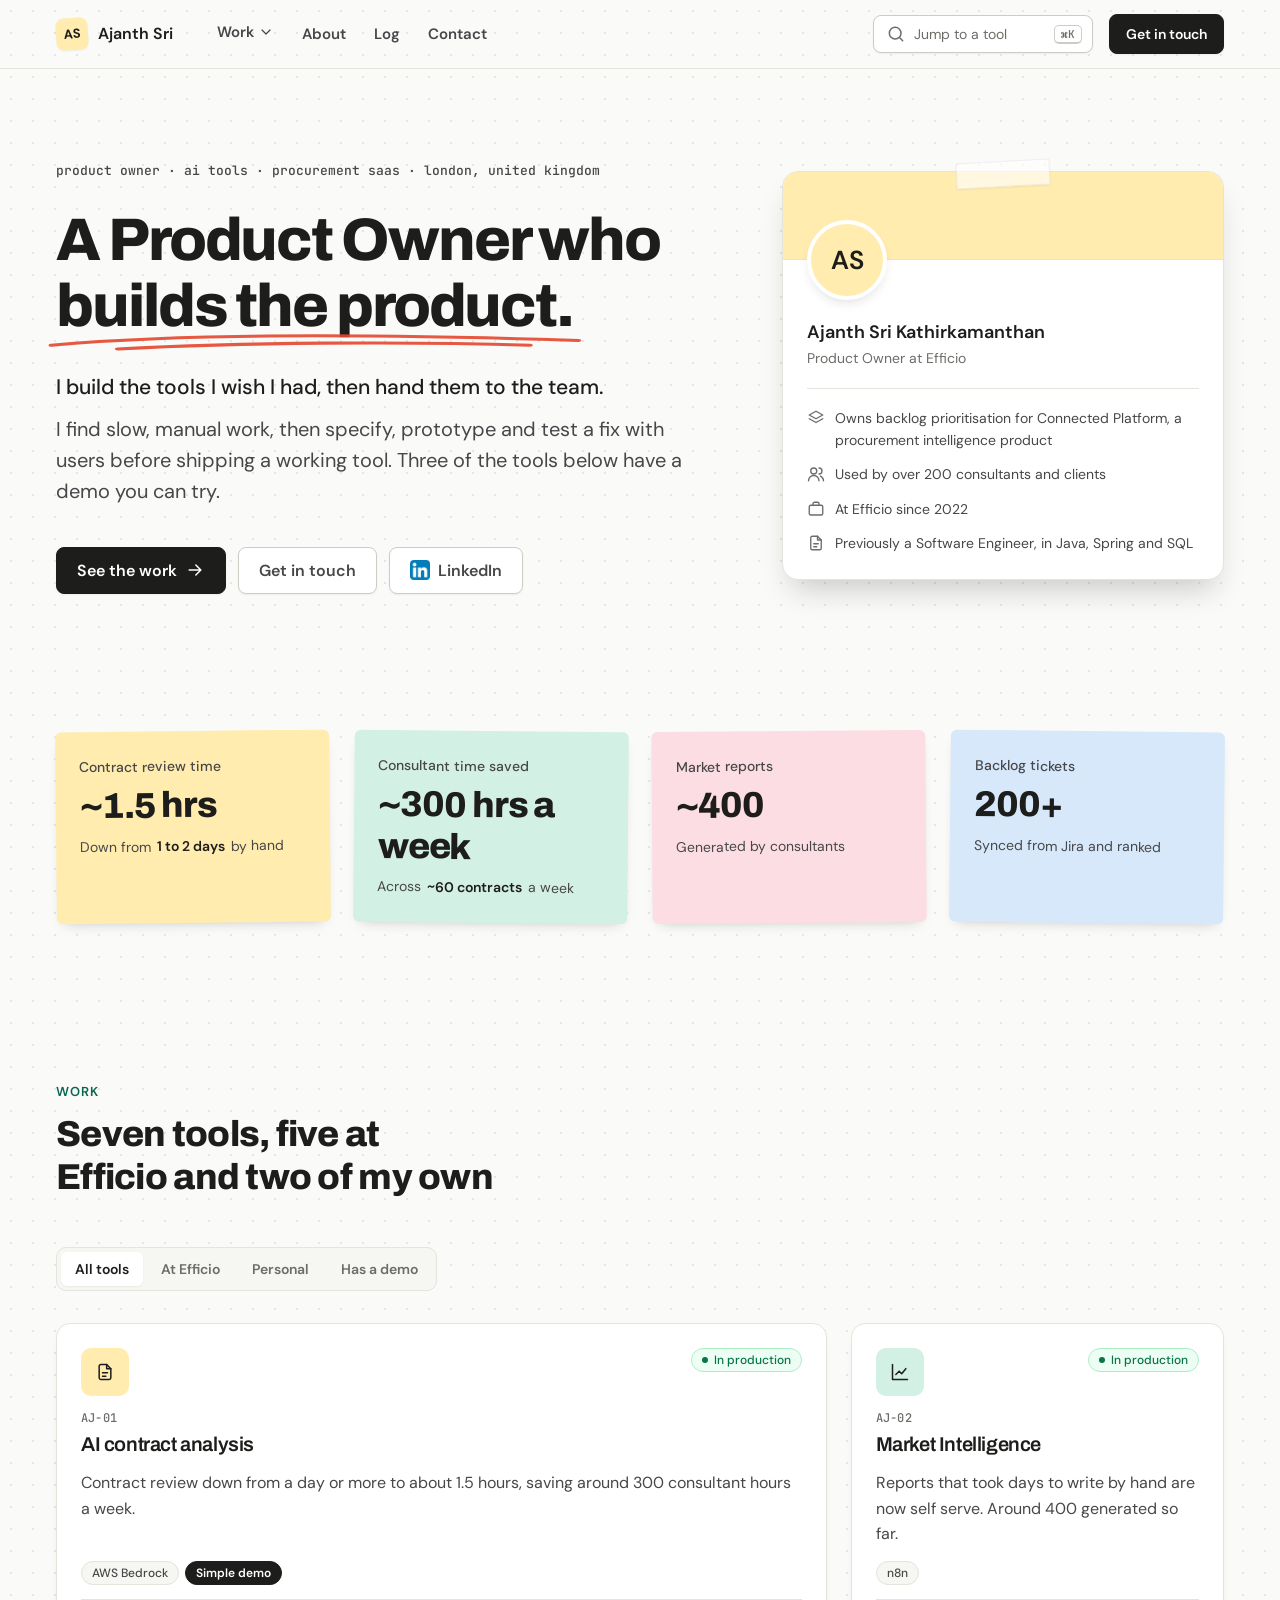
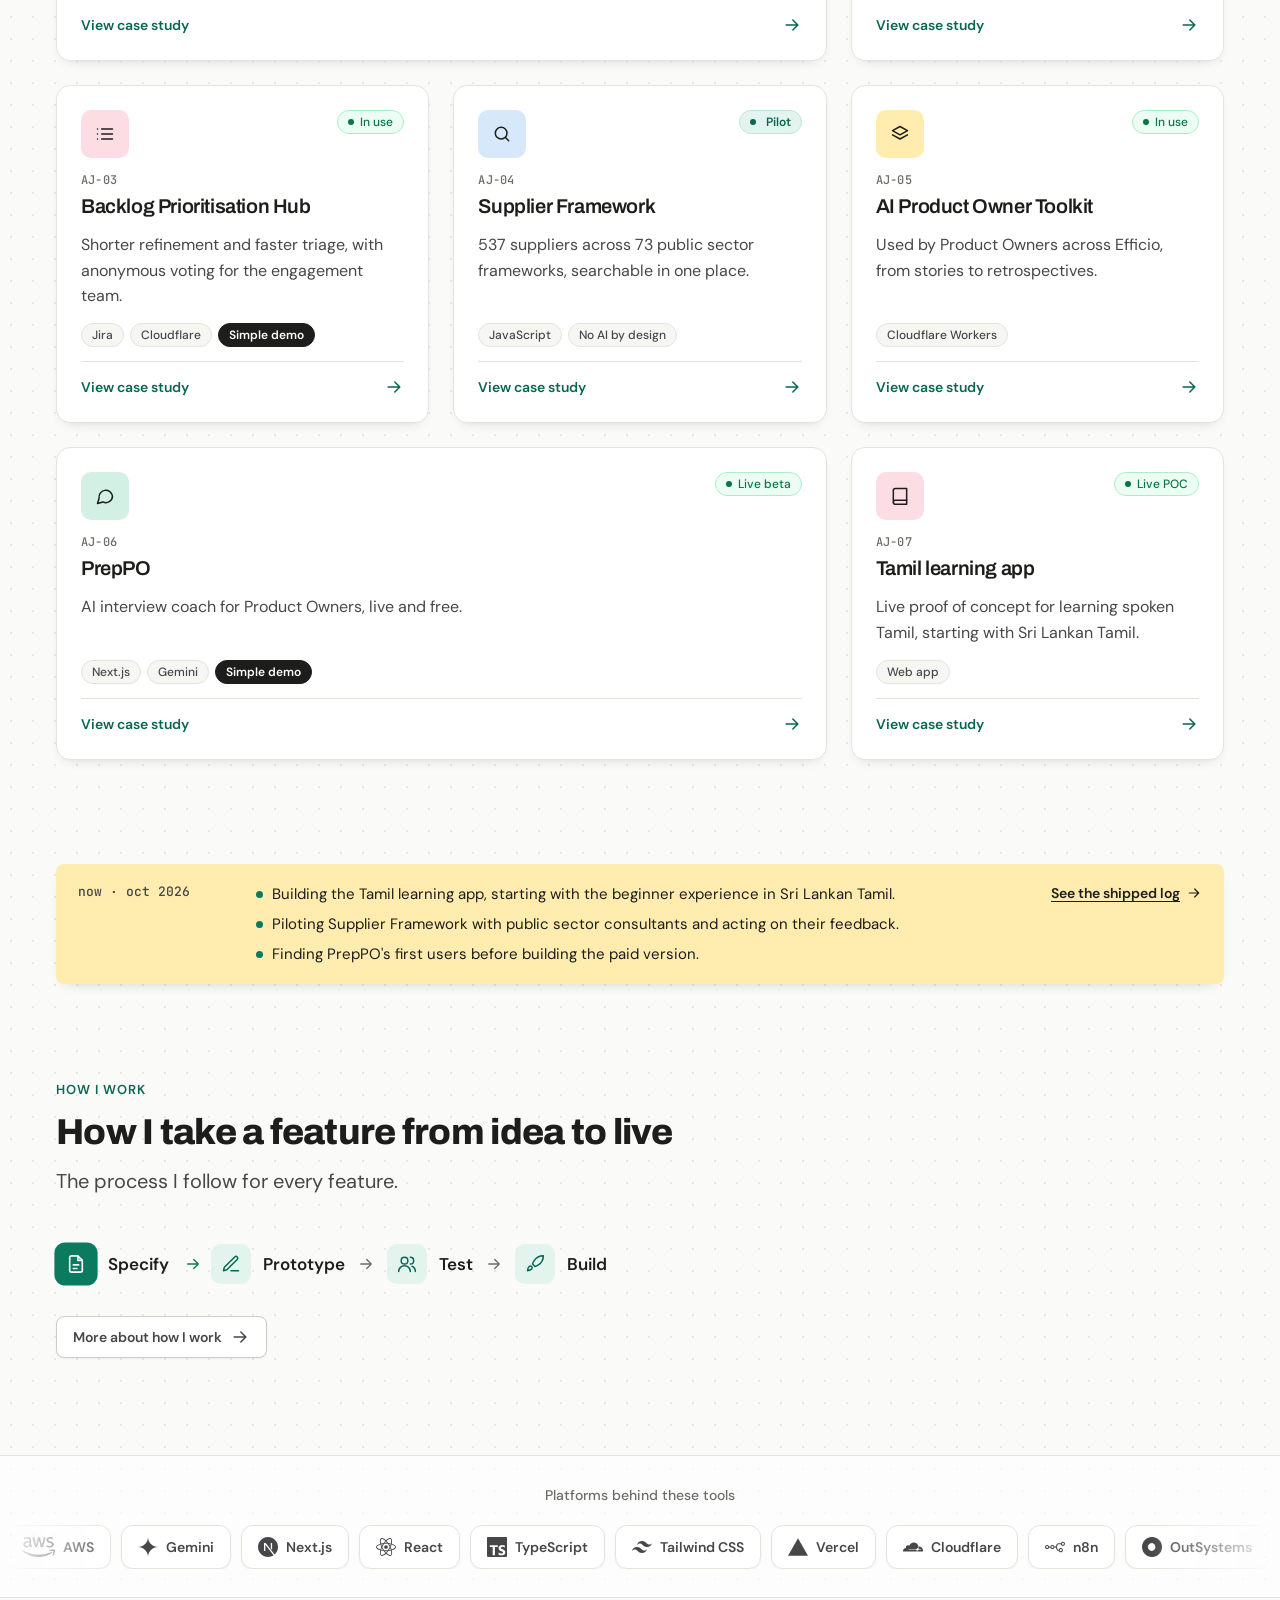
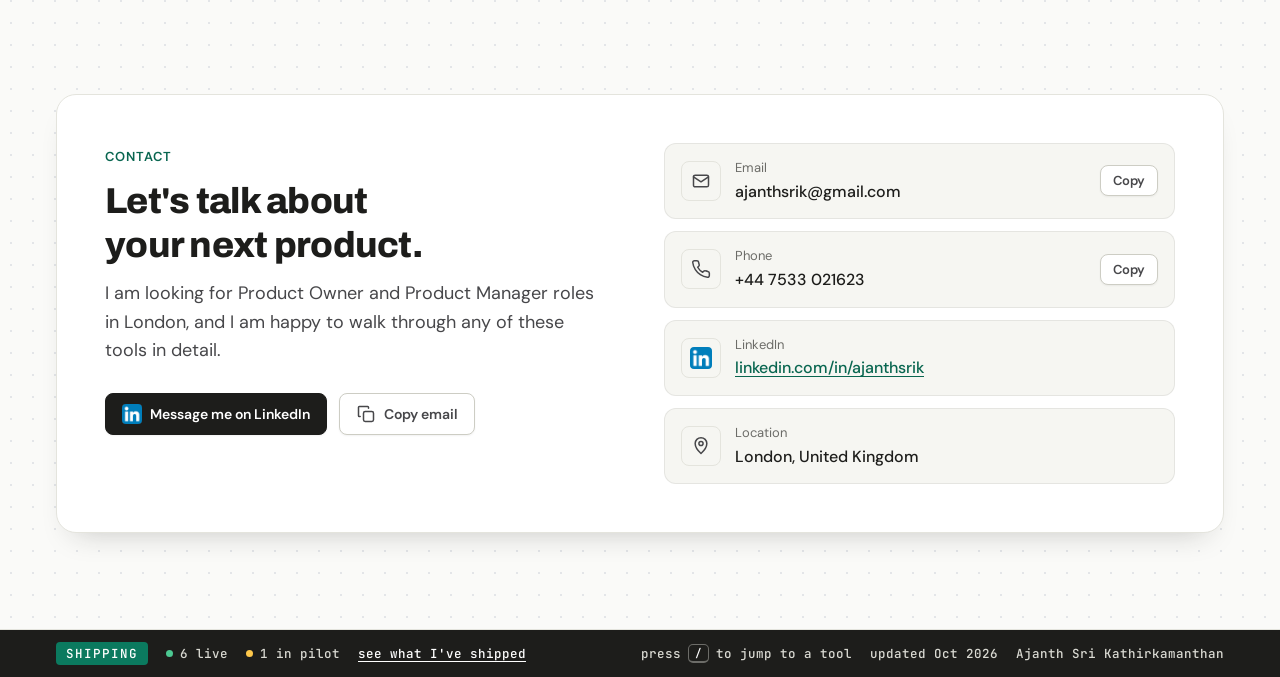
==== commit deb2587e: "Rename status bar link to 'see what I've shipped' Co-Authored-By: Claude Opus 5.5 <noreply@anthropic" ====
--- a/index.html
+++ b/index.html
@@ -229,7 +229,7 @@
     <span class="sb-mode">SHIPPING</span>
     <span class="sb-item"><i class="sb-dot live"></i>6 live</span>
     <span class="sb-item"><i class="sb-dot pilot"></i>1 in pilot</span>
-    <a class="sb-item sb-link" href="log.html">open the log</a>
+    <a class="sb-item sb-link" href="log.html">see what I&#39;ve shipped</a>
     <span class="sb-gap"></span>
     <span class="sb-item sb-hint">press <kbd>/</kbd> to jump to a tool</span>
     <span class="sb-item">updated Oct 2026</span>
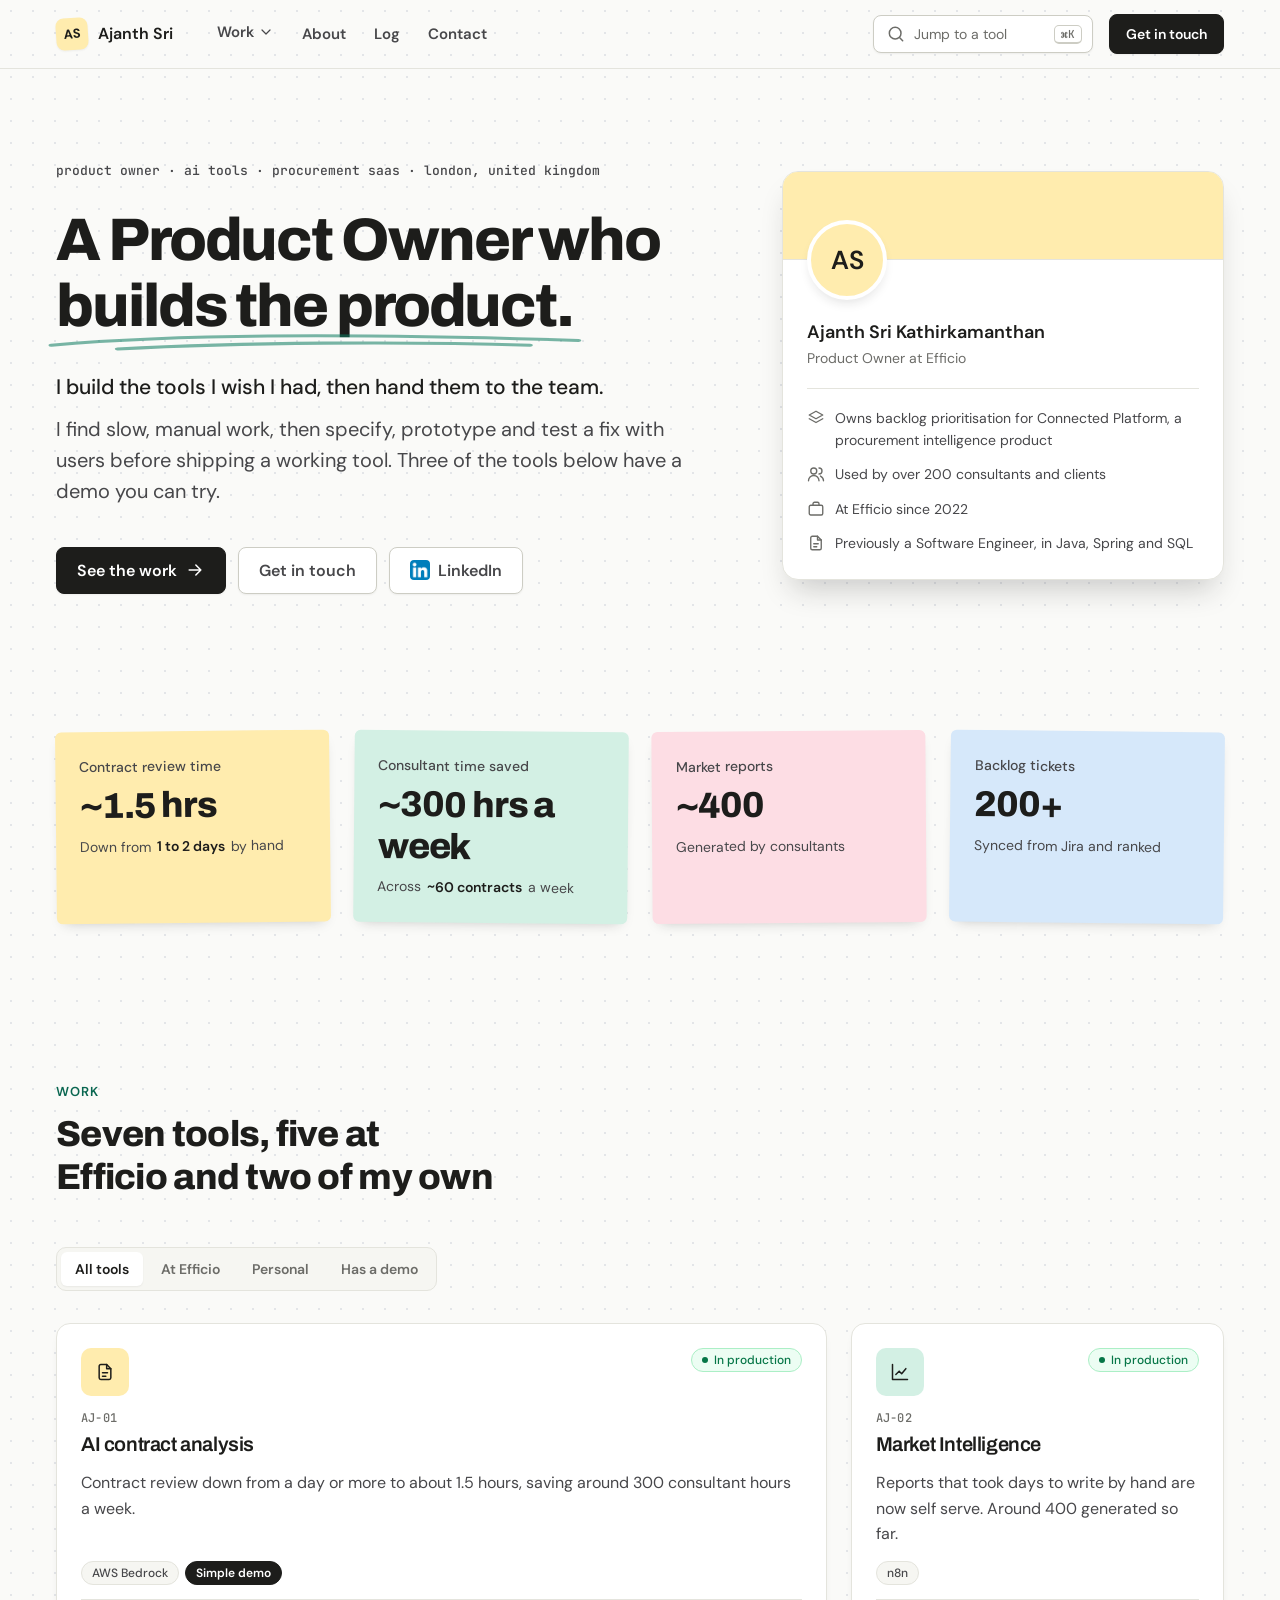
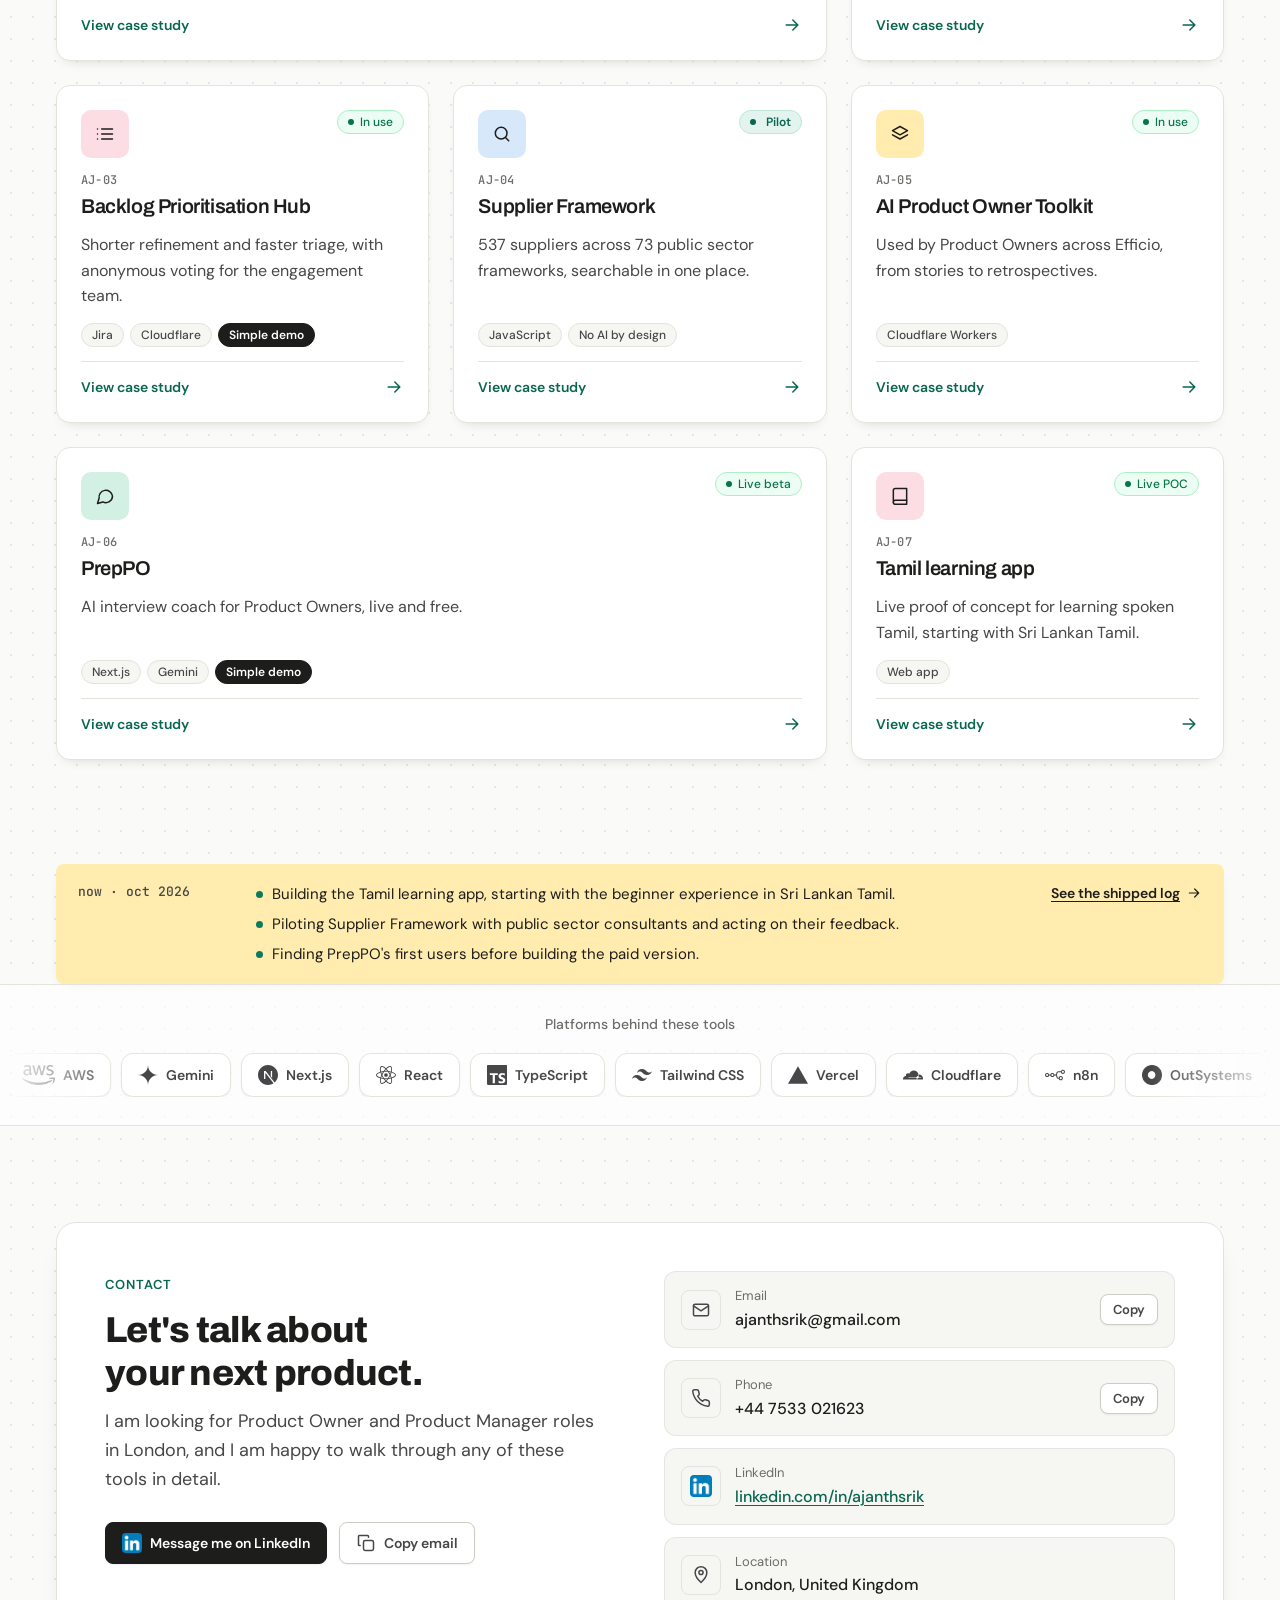
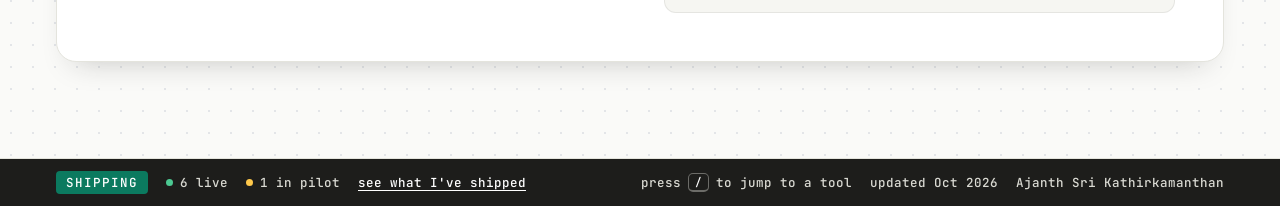
==== commit df2a88f5: "Stage 2 polish: phone layouts, accessibility, 404 page, icons, new tab links, simpler visuals Co-Aut" ====
--- a/index.html
+++ b/index.html
@@ -18,6 +18,8 @@
 <meta name="robots" content="noindex, nofollow">
 <meta name="theme-color" content="#FAFAF8">
 <link rel="icon" href="data:image/svg+xml,%3Csvg xmlns='http://www.w3.org/2000/svg' viewBox='0 0 32 32'%3E%3Crect width='32' height='32' rx='8' fill='%23FFE27A'/%3E%3Ctext x='16' y='21' font-family='Arial,sans-serif' font-size='13' font-weight='700' fill='%231D1D1B' text-anchor='middle'%3EAS%3C/text%3E%3C/svg%3E">
+<link rel="icon" type="image/png" sizes="32x32" href="assets/icon-32.png">
+<link rel="apple-touch-icon" href="assets/apple-touch-icon.png">
 <link rel="preconnect" href="https://fonts.googleapis.com">
 <link rel="preconnect" href="https://fonts.gstatic.com" crossorigin>
 <link rel="stylesheet" href="https://fonts.googleapis.com/css2?family=Archivo:wght@600;700;800&family=DM+Sans:wght@400;500;600;700&family=JetBrains+Mono:wght@500&display=swap">
@@ -118,7 +120,7 @@
         <div class="actions">
           <a class="btn primary" href="#work">See the work <svg class="i"><use href="#i-arrow"/></svg></a>
           <a class="btn" href="#contact">Get in touch</a>
-          <a class="btn" href="https://www.linkedin.com/in/ajanthsrik/"><img class="li" src="[data-uri]" alt="" width="20" height="20">LinkedIn</a>
+          <a class="btn" href="https://www.linkedin.com/in/ajanthsrik/" target="_blank" rel="noopener"><img class="li" src="[data-uri]" alt="" width="20" height="20">LinkedIn</a>
         </div>
       </div>
       <aside class="profile pinned" aria-label="Profile">
@@ -183,23 +185,9 @@
     </div>
   </section>
 
-  <section class="section alt" id="approach">
-    <div class="container">
-      <div class="head">
-        <p class="eyebrow">How I work</p>
-        <h2>How I take a feature from idea to live</h2>
-        <p class="sub">The process I follow for every feature.</p>
-      </div>
-      <ol class="flowrow">
-        <li><span class="icon-tile"><svg class="i"><use href="#i-file"/></svg></span>Specify</li><li class="arrow" aria-hidden="true"><svg class="i"><use href="#i-arrow"/></svg></li><li><span class="icon-tile"><svg class="i"><use href="#i-pen"/></svg></span>Prototype</li><li class="arrow" aria-hidden="true"><svg class="i"><use href="#i-arrow"/></svg></li><li><span class="icon-tile"><svg class="i"><use href="#i-users"/></svg></span>Test</li><li class="arrow" aria-hidden="true"><svg class="i"><use href="#i-arrow"/></svg></li><li><span class="icon-tile"><svg class="i"><use href="#i-rocket"/></svg></span>Build</li>
-      </ol>
-      <a class="btn" href="about.html">More about how I work <svg class="i"><use href="#i-arrow"/></svg></a>
-    </div>
-  </section>
-
   <section class="stackband" aria-label="Tools and platforms I build with">
     <div class="container"><p class="lbl">Platforms behind these tools</p></div>
-    <div class="marquee"><div class="track"><ul><li class="lg0"><span class="lg" role="img" aria-label="AWS logo"></span><span>AWS</span></li><li class="lg1"><span class="lg" role="img" aria-label="Gemini logo"></span><span>Gemini</span></li><li class="lg2"><span class="lg" role="img" aria-label="Next.js logo"></span><span>Next.js</span></li><li class="lg3"><span class="lg" role="img" aria-label="React logo"></span><span>React</span></li><li class="lg4"><span class="lg" role="img" aria-label="TypeScript logo"></span><span>TypeScript</span></li><li class="lg5"><span class="lg" role="img" aria-label="Tailwind CSS logo"></span><span>Tailwind CSS</span></li><li class="lg6"><span class="lg" role="img" aria-label="Vercel logo"></span><span>Vercel</span></li><li class="lg7"><span class="lg" role="img" aria-label="Cloudflare logo"></span><span>Cloudflare</span></li><li class="lg8"><span class="lg" role="img" aria-label="n8n logo"></span><span>n8n</span></li><li class="lg9"><span class="lg" role="img" aria-label="OutSystems logo"></span><span>OutSystems</span></li><li class="lg10"><span class="lg" role="img" aria-label="Jira logo"></span><span>Jira</span></li><li class="lg11"><span class="lg" role="img" aria-label="Figma logo"></span><span>Figma</span></li><li class="lg12"><span class="lg" role="img" aria-label="Lovable logo"></span><span>Lovable</span></li><li class="lg13"><span class="lg" role="img" aria-label="Python logo"></span><span>Python</span></li></ul><ul aria-hidden="true"><li class="lg0"><span class="lg"></span><span>AWS</span></li><li class="lg1"><span class="lg"></span><span>Gemini</span></li><li class="lg2"><span class="lg"></span><span>Next.js</span></li><li class="lg3"><span class="lg"></span><span>React</span></li><li class="lg4"><span class="lg"></span><span>TypeScript</span></li><li class="lg5"><span class="lg"></span><span>Tailwind CSS</span></li><li class="lg6"><span class="lg"></span><span>Vercel</span></li><li class="lg7"><span class="lg"></span><span>Cloudflare</span></li><li class="lg8"><span class="lg"></span><span>n8n</span></li><li class="lg9"><span class="lg"></span><span>OutSystems</span></li><li class="lg10"><span class="lg"></span><span>Jira</span></li><li class="lg11"><span class="lg"></span><span>Figma</span></li><li class="lg12"><span class="lg"></span><span>Lovable</span></li><li class="lg13"><span class="lg"></span><span>Python</span></li></ul></div></div>
+    <div class="marquee" role="region" aria-label="Platforms behind these tools" tabindex="0"><div class="track"><ul><li class="lg0"><span class="lg" role="img" aria-label="AWS logo"></span><span>AWS</span></li><li class="lg1"><span class="lg" role="img" aria-label="Gemini logo"></span><span>Gemini</span></li><li class="lg2"><span class="lg" role="img" aria-label="Next.js logo"></span><span>Next.js</span></li><li class="lg3"><span class="lg" role="img" aria-label="React logo"></span><span>React</span></li><li class="lg4"><span class="lg" role="img" aria-label="TypeScript logo"></span><span>TypeScript</span></li><li class="lg5"><span class="lg" role="img" aria-label="Tailwind CSS logo"></span><span>Tailwind CSS</span></li><li class="lg6"><span class="lg" role="img" aria-label="Vercel logo"></span><span>Vercel</span></li><li class="lg7"><span class="lg" role="img" aria-label="Cloudflare logo"></span><span>Cloudflare</span></li><li class="lg8"><span class="lg" role="img" aria-label="n8n logo"></span><span>n8n</span></li><li class="lg9"><span class="lg" role="img" aria-label="OutSystems logo"></span><span>OutSystems</span></li><li class="lg10"><span class="lg" role="img" aria-label="Jira logo"></span><span>Jira</span></li><li class="lg11"><span class="lg" role="img" aria-label="Figma logo"></span><span>Figma</span></li><li class="lg12"><span class="lg" role="img" aria-label="Lovable logo"></span><span>Lovable</span></li><li class="lg13"><span class="lg" role="img" aria-label="Python logo"></span><span>Python</span></li></ul><ul aria-hidden="true"><li class="lg0"><span class="lg"></span><span>AWS</span></li><li class="lg1"><span class="lg"></span><span>Gemini</span></li><li class="lg2"><span class="lg"></span><span>Next.js</span></li><li class="lg3"><span class="lg"></span><span>React</span></li><li class="lg4"><span class="lg"></span><span>TypeScript</span></li><li class="lg5"><span class="lg"></span><span>Tailwind CSS</span></li><li class="lg6"><span class="lg"></span><span>Vercel</span></li><li class="lg7"><span class="lg"></span><span>Cloudflare</span></li><li class="lg8"><span class="lg"></span><span>n8n</span></li><li class="lg9"><span class="lg"></span><span>OutSystems</span></li><li class="lg10"><span class="lg"></span><span>Jira</span></li><li class="lg11"><span class="lg"></span><span>Figma</span></li><li class="lg12"><span class="lg"></span><span>Lovable</span></li><li class="lg13"><span class="lg"></span><span>Python</span></li></ul></div></div>
   </section>
 
   <section class="section" id="contact">
@@ -210,14 +198,14 @@
           <h2 style="margin-top:12px">Let's talk about your next product.</h2>
           <p class="sub">I am looking for Product Owner and Product Manager roles in London, and I am happy to walk through any of these tools in detail.</p>
           <div class="actions">
-            <a class="btn primary" href="https://www.linkedin.com/in/ajanthsrik/"><img class="li" src="[data-uri]" alt="" width="20" height="20">Message me on LinkedIn</a>
+            <a class="btn primary" href="https://www.linkedin.com/in/ajanthsrik/" target="_blank" rel="noopener"><img class="li" src="[data-uri]" alt="" width="20" height="20">Message me on LinkedIn</a>
             <button class="btn" type="button" data-copy="email"><svg class="i"><use href="#i-copy"/></svg>Copy email</button>
           </div>
         </div>
         <div class="contact-list">
           <div class="citem"><span class="ic"><svg class="i"><use href="#i-mail"/></svg></span><div><p class="k">Email</p><p class="v" id="email">ajanthsrik@gmail.com</p></div><button class="btn sm" type="button" data-copy="email">Copy</button></div>
           <div class="citem"><span class="ic"><svg class="i"><use href="#i-phone"/></svg></span><div><p class="k">Phone</p><p class="v" id="phone">+44 7533 021623</p></div><button class="btn sm" type="button" data-copy="phone">Copy</button></div>
-          <div class="citem"><span class="ic"><img class="li" src="[data-uri]" alt="" width="22" height="22"></span><div><p class="k">LinkedIn</p><p class="v"><a href="https://www.linkedin.com/in/ajanthsrik/">linkedin.com/in/ajanthsrik</a></p></div><span></span></div>
+          <div class="citem"><span class="ic"><img class="li" src="[data-uri]" alt="" width="22" height="22"></span><div><p class="k">LinkedIn</p><p class="v"><a href="https://www.linkedin.com/in/ajanthsrik/" target="_blank" rel="noopener">linkedin.com/in/ajanthsrik</a></p></div><span></span></div>
           <div class="citem"><span class="ic"><svg class="i"><use href="#i-pin"/></svg></span><div><p class="k">Location</p><p class="v">London, United Kingdom</p></div><span></span></div>
         </div>
       </div>
--- a/assets/site.css
+++ b/assets/site.css
@@ -569,6 +569,64 @@
 @media (max-width: 900px) { .log-wrap { grid-template-columns: minmax(0,1fr); gap: 32px; } .now { position: static; } }
 @media (max-width: 560px) { .log-item { grid-template-columns: minmax(0,1fr); gap: 4px; } }
 
+/* ---------- Stage 2 polish ---------- */
+/* Fewer visual ideas: no tape, no red. Sticky notes, ticket keys and the status bar stay. */
+:root { --marker: #0B7A5F; }
+.pinned::before { display: none !important; }
+.scribble path { opacity: .55; }
+
+/* Tool page sub headings, now real h2 and h3 for screen readers, same look as before */
+.case h2.h4 { font-family: var(--display); font-size: 16px; font-weight: 600; letter-spacing: -0.02em; line-height: 1.2; }
+.case .callout h2.h4 { color: var(--brand-strong); font-size: 15px; }
+.case .callout.warn h2.h4 { color: var(--warn); }
+.case h3.h5 { margin: 0; font-family: var(--sans); font-size: 16px; font-weight: 600; letter-spacing: normal; line-height: 1.6; }
+
+/* About steps: the travelling highlight */
+.steps li .icon-tile { transition: background .35s, color .35s, transform .35s; }
+.steps li h3 { transition: color .35s; }
+.steps li.on .icon-tile { background: var(--brand); color: #fff; transform: scale(1.06); }
+.steps li.on h3 { color: var(--brand-strong); }
+
+.pn .pn-t { font-family: var(--display); font-size: 18px; font-weight: 600; letter-spacing: -0.02em; line-height: 1.2; color: var(--fg); }
+
+/* Contact: email no longer breaks mid word */
+.citem .v { overflow-wrap: break-word; }
+
+/* Logo strip focus ring when reached by keyboard */
+.marquee:focus-visible { outline: 2px solid var(--brand); outline-offset: 4px; border-radius: 8px; }
+
+/* Page not found */
+.nf { padding-block: 72px 96px; }
+.nf .sub { margin-bottom: 24px; }
+.nf-actions { display: flex; flex-wrap: wrap; gap: 12px; }
+.nf-h { font-size: 18px; margin: 48px 0 12px; }
+.nf-list { list-style: none; padding: 0; margin: 0; display: grid; grid-template-columns: repeat(2, minmax(0,1fr)); gap: 8px 24px; max-width: 640px; }
+.nf-list a { display: inline-flex; gap: 10px; align-items: baseline; color: var(--fg); font-weight: 600; text-decoration: none; }
+.nf-list a:hover { color: var(--brand-strong); }
+.nf-list .key { display: inline; }
+
+/* Phone */
+@media (max-width: 720px) {
+  .metrics { grid-template-columns: repeat(2, minmax(0,1fr)); gap: 12px; padding-block: 32px; }
+  .metric { padding: 14px; gap: 4px; }
+  .metric .num { font-size: 22px; }
+  .metric .sub, .metric p:first-child { font-size: 12.5px; }
+  .kpis { grid-template-columns: repeat(2, minmax(0,1fr)); gap: 10px; }
+  .kpis > :last-child:nth-child(odd) { grid-column: 1 / -1; }
+  .kpi { padding: 12px 14px; }
+  .kpi .num { font-size: 20px; }
+  .tabbar { flex-wrap: wrap; overflow: visible; }
+  .tabbar button { margin-right: 14px; padding: 10px 2px; }
+  .citem .v { font-size: 15px; overflow-wrap: normal; }
+  .citem > .btn { grid-column: 2; justify-self: start; margin-top: -4px; }
+  .metric .sub { display: block; }
+  .path li { flex-direction: row; align-items: flex-start; gap: 14px; padding: 16px; }
+  .path p:not(.where) { margin-top: 4px; }
+  .pillar { padding: 20px; gap: 10px; }
+  .nf-list { grid-template-columns: minmax(0,1fr); }
+  .hero .profile .cover { height: 56px; }
+}
+
 /* Hero entrance on load */
 @media (prefers-reduced-motion: no-preference) {
   .hero .eyebrow, .hero h1, .hero .motto, .hero .lede, .hero .actions, .hero .profile { animation: rise .7s cubic-bezier(.2,.7,.2,1) both; }
